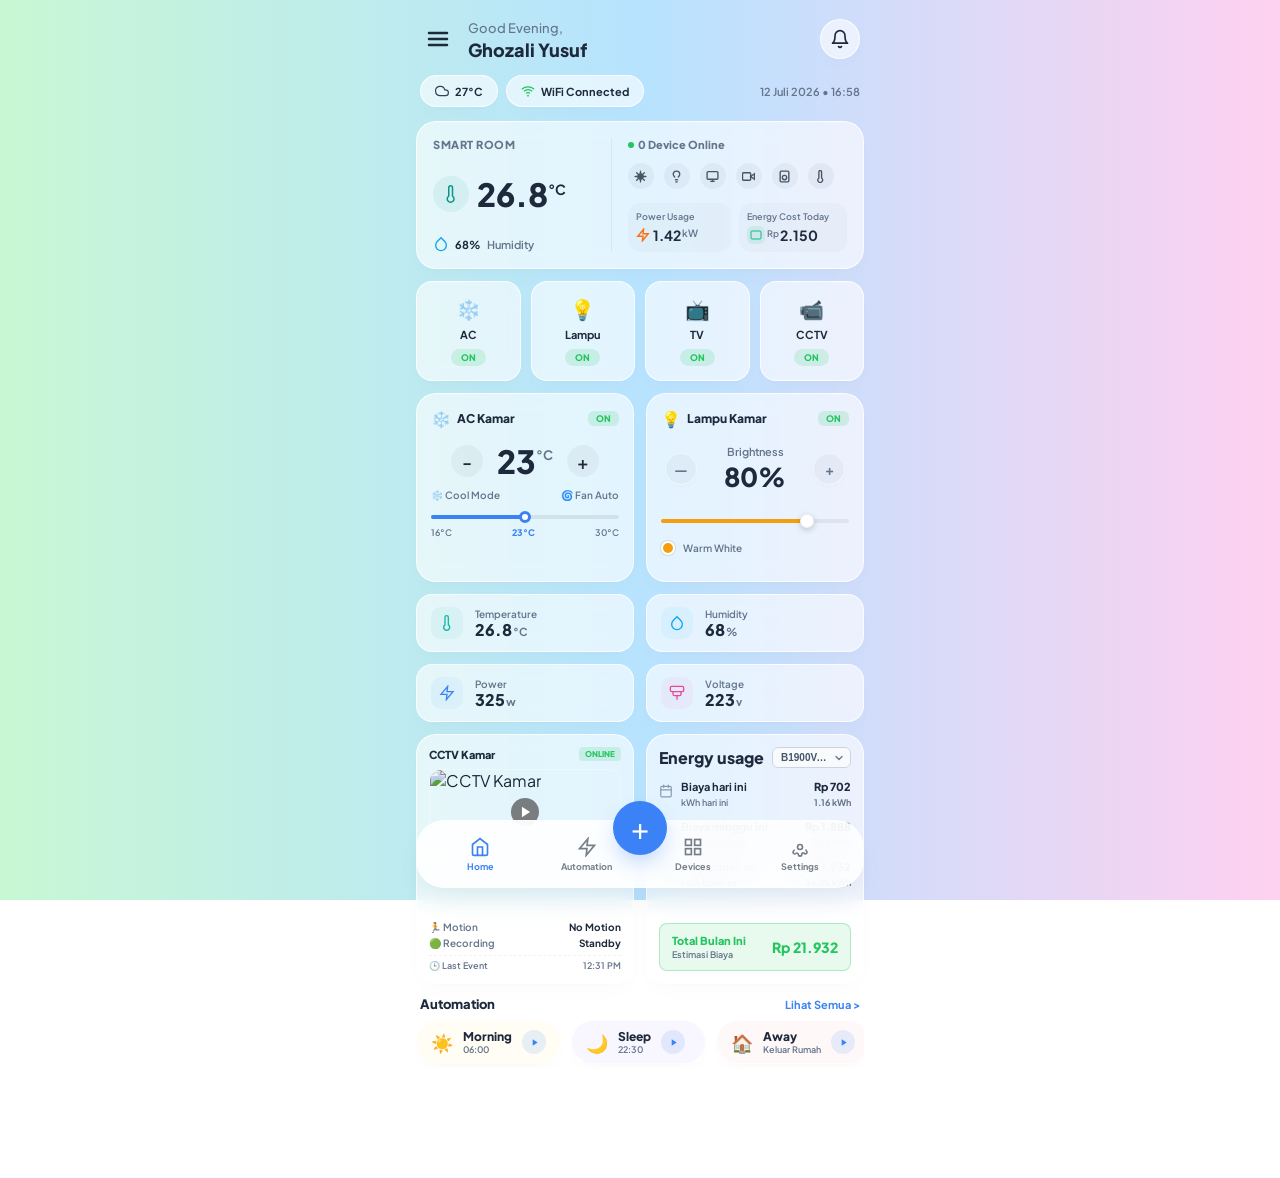
==== index.html @ 51277fa7 "Update index.html" ====
<!DOCTYPE html>
<html lang="id">
<head>
  <meta charset="UTF-8">
  <meta name="viewport" content="width=device-width, initial-scale=1.0">
  <title>Smart Room OS V2</title>
  <link rel="stylesheet" href="style.css">
  <link rel="preconnect" href="https://fonts.googleapis.com">
  <link rel="preconnect" href="https://fonts.gstatic.com" crossorigin>
  <link href="https://fonts.googleapis.com/css2?family=Plus+Jakarta+Sans:wght@400;500;600;700;800&display=swap" rel="stylesheet">
</head>
<body>

  <div class="app-container">

    <!-- HEADER -->
    <header class="main-header">
      <button class="menu-btn" id="btnMenu">
        <svg viewBox="0 0 24 24" fill="none" stroke="currentColor" stroke-width="2.5" stroke-linecap="round"><line x1="3" y1="12" x2="21" y2="12"></line><line x1="3" y1="6" x2="21" y2="6"></line><line x1="3" y1="18" x2="21" y2="18"></line></svg>
      </button>
      <div class="user-info">
        <span>Good Evening,</span>
        <h1 id="txtUserName">Ghozali Yusuf</h1>
      </div>
      <div class="header-right">
        <button class="notification-btn" id="btnNotif">
          <svg viewBox="0 0 24 24" fill="none" stroke="currentColor" stroke-width="2" stroke-linecap="round" stroke-linejoin="round"><path d="M18 8A6 6 0 0 0 6 8c0 7-3 9-3 9h18s-3-2-3-9"></path><path d="M13.73 21a2 2 0 0 1-3.46 0"></path></svg>
        </button>
      </div>
    </header>

    <!-- QUICK STATS ROW -->
    <div class="quick-stats-row">
      <div class="stat-pill">
        <svg class="stat-svg" viewBox="0 0 24 24" fill="none" stroke="#334155" stroke-width="2"><path d="M18 10h-1.26A8 8 0 1 0 9 20h9a5 5 0 0 0 0-10z"></path></svg>
        <span class="stat-value" id="lblWeather">27°C</span>
      </div>
      <div class="stat-pill">
        <svg class="stat-svg" viewBox="0 0 24 24" fill="none" stroke="#22c55e" stroke-width="2"><path d="M5 12.55a11 11 0 0 1 14.08 0"></path><path d="M1.42 9a16 16 0 0 1 21.16 0"></path><path d="M8.53 16.11a6 6 0 0 1 6.95 0"></path><line x1="12" y1="20" x2="12.01" y2="20" stroke-linecap="round" stroke-width="3"></line></svg>
        <span class="stat-value" id="lblWifiStatus">WiFi Connected</span>
      </div>
      <div class="date-time-pill">
        <span id="lastUpdated">12 Juli 2026 • 16:58</span>
      </div>
    </div>

    <!-- MAIN OVERVIEW CARD -->
    <div class="combined-overview-card">

      <!-- Bagian Kiri: Smart Room -->
      <div class="overview-left-panel">
        <h3 class="panel-title-text">SMART ROOM</h3>

        <div class="sr-data-big">
          <div class="icon-circle-toska">
            <svg viewBox="0 0 24 24" fill="none" stroke="#0d9488" stroke-width="2" stroke-linecap="round" stroke-linejoin="round"><path d="M14 14.76V3.5a2.5 2.5 0 0 0-5 0v11.26a4.5 4.5 0 1 0 5 0z"></path></svg>
          </div>
          <div class="sr-temp-wrapper">
            <strong id="txtMainTemp">26.8</strong><span class="unit">°C</span>
          </div>
        </div>

        <div class="sr-data-sub">
          <svg viewBox="0 0 24 24" fill="none" stroke="#0ea5e9" stroke-width="2" style="width:16px; height:16px;"><path d="M12 2.69l5.66 5.66a8 8 0 1 1-11.31 0z"></path></svg>
          <strong id="txtMainHumid">68%</strong><span>Humidity</span>
        </div>
      </div>

      <!-- Garis Pemisah Tipis di Tengah -->
      <div class="overview-divider"></div>

      <!-- Bagian Kanan: Device Online -->
      <div class="overview-right-panel">
        <div class="device-status-header">
          <span class="dot-indicator"></span>
          <span id="lblDeviceOnlineCount">0 Device Online</span>
        </div>

        <div class="online-icons-row">
          <span class="device-icon-circle" id="minIconAC"><svg viewBox="0 0 24 24" fill="none" stroke="#3b82f6" stroke-width="2" stroke-linecap="round" stroke-linejoin="round"><line x1="12" y1="2" x2="12" y2="22"></line><line x1="22" y1="12" x2="2" y2="12"></line><line x1="19.07" y1="4.93" x2="4.93" y2="19.07"></line><line x1="19.07" y1="19.07" x2="4.93" y2="4.93"></line><path d="M12 6l-2 2M12 6l2 2M12 18l-2-2M12 18l2-2M6 12l2-2M6 12l2 2M18 12l-2-2M18 12l-2 2"></path></svg></span>
          <span class="device-icon-circle" id="minIconLamp"><svg viewBox="0 0 24 24" fill="none" stroke="#eab308" stroke-width="2"><path d="M15 14c.2-1 .7-1.7 1.5-2.5 1-.9 1.5-2.2 1.5-3.5A6 6 0 0 0 6 8c0 1 .6 2.2 1.5 3.5.7.7 1.3 1.5 1.5 2.5"></path><line x1="9" y1="18" x2="15" y2="18"></line><line x1="10" y1="22" x2="14" y2="22"></line></svg></span>
          <span class="device-icon-circle" id="minIconTV"><svg viewBox="0 0 24 24" fill="none" stroke="#3b82f6" stroke-width="2"><rect x="2" y="3" width="20" height="14" rx="2" ry="2"></rect><line x1="8" y1="21" x2="16" y2="21"></line><line x1="12" y1="17" x2="12" y2="21"></line></svg></span>
          <span class="device-icon-circle" id="minIconCCTV"><svg viewBox="0 0 24 24" fill="none" stroke="#ec4899" stroke-width="2"><path d="M23 7l-7 5 7 5V7z"></path><rect x="1" y="5" width="15" height="14" rx="2" ry="2"></rect></svg></span>
          <span class="device-icon-circle" id="minIconSpeaker"><svg viewBox="0 0 24 24" fill="none" stroke="#64748b" stroke-width="2"><rect x="4" y="2" width="16" height="20" rx="2" ry="2"></rect><circle cx="12" cy="14" r="4"></circle><line x1="12" y1="6" x2="12.01" y2="6"></line></svg></span>
          <span class="device-icon-circle" id="minIconTherm"><svg viewBox="0 0 24 24" fill="none" stroke="#ef4444" stroke-width="2"><path d="M14 14.76V3.5a2.5 2.5 0 0 0-5 0v11.26a4.5 4.5 0 1 0 5 0z"></path></svg></span>
        </div>

        <div class="energy-mini-grid">
          <div class="energy-mini">
            <span>Power Usage</span>
            <div class="energy-mini-val">
              <svg viewBox="0 0 24 24" fill="none" stroke="#f97316" stroke-width="2.5" style="width:14px; height:14px; margin-right:2px;"><polygon points="13 2 3 14 12 14 11 22 21 10 12 10 13 2"></polygon></svg>
              <strong id="txtMiniPower">1.42</strong><span class="unit">kW</span>
            </div>
          </div>
          <div class="energy-mini">
            <span>Energy Cost Today</span>
            <div class="energy-mini-val cost">
              <div class="cost-icon-container">
                <svg viewBox="0 0 24 24" fill="none" stroke="#10b981" stroke-width="2" style="width:12px; height:12px;"><rect x="2" y="4" width="20" height="16" rx="2" ry="2"></rect><line x1="12" y1="12" x2="12" y2="12"></line></svg>
              </div>
              <span class="cost-currency" style="margin-left: 2px;">Rp</span> <strong id="txtMiniCost">2.150</strong>
            </div>
          </div>
        </div>
      </div>

    </div>

    <!-- QUICK ACCESS DEVICE SUMMARY -->
    <div class="device-summary-grid">
      <div class="dev-summary active" id="btnSummaryAC">
        <span class="dev-sum-icon">❄️</span>
        <span class="dev-sum-label">AC</span>
        <span class="status-ov" id="statSummaryAC">ON</span>
      </div>
      <div class="dev-summary active" id="btnSummaryLamp">
        <span class="dev-sum-icon">💡</span>
        <span class="dev-sum-label">Lampu</span>
        <span class="status-ov" id="statSummaryLamp">ON</span>
      </div>
      <div class="dev-summary active" id="btnSummaryTV">
        <span class="dev-sum-icon">📺</span>
        <span class="dev-sum-label">TV</span>
        <span class="status-ov" id="statSummaryTV">ON</span>
      </div>
      <div class="dev-summary active" id="btnSummaryCCTV">
        <span class="dev-sum-icon">📹</span>
        <span class="dev-sum-label">CCTV</span>
        <span class="status-ov" id="statSummaryCCTV">ON</span>
      </div>
    </div>

    <!-- CONTROLS GRID (AC & LAMP) -->
    <div class="controls-grid">
      <!-- AC Card Control -->
      <div class="ctrl-card active" id="cardACControl">
        <div class="ctrl-card-head">
          <span class="ctrl-icon">❄️</span>
          <span class="ctrl-label">AC Kamar</span>
          <span class="badge-status-on" id="btnToggleAC" style="cursor: pointer;">ON</span>
        </div>
        <div class="ac-main">
          <button class="temp-ctrl-round" id="btnTempDown">-</button>
          <div class="temp-display">
            <strong id="txtACTemp">23</strong><span class="unit">°C</span>
          </div>
          <button class="temp-ctrl-round" id="btnTempUp">+</button>
        </div>
        <div class="ac-meta-grid">
          <div class="ac-meta">❄️ Cool Mode</div>
          <div class="ac-meta">🌀 Fan Auto</div>
        </div>
        <div class="ac-slider-v2">
          <div class="ac-track">
            <div class="ac-fill" id="acTrackFilled" style="width: 50%;"></div>
            <div class="ac-thumb" id="acThumbSlider" style="left: 50%;"></div>
          </div>
          <div class="ac-range-labels">
            <span>16°C</span>
            <span class="active-temp-label">23°C</span>
            <span>30°C</span>
          </div>
        </div>
      </div>

      <!-- KARTU KONTROL LAMPU KAMAR -->
      <div class="ctrl-card" id="cardLampControl">
        <div class="ctrl-card-head">
          <span class="ctrl-icon">💡</span>
          <span class="ctrl-label">Lampu Kamar</span>
          <span class="badge-status-on" id="btnToggleLamp" style="cursor: pointer;">ON</span>
        </div>

        <div class="lamp-brightness-container">
          <button class="lamp-round-btn btn-minus">—</button>
          <div class="lamp-brightness-display">
            <span>Brightness</span>
            <strong id="txtLampBrightness">80%</strong>
          </div>
          <button class="lamp-round-btn btn-plus">+</button>
        </div>

        <div class="lamp-slider-row">
          <div class="target-range-wrap-v2">
            <div class="lamp-bar-v2">
              <div id="lampBarFilled" style="width: 80%;"></div>
            </div>
            <input type="range" class="brightness-slider-v2" min="0" max="100" value="80" id="brightnessInput">
          </div>
        </div>

        <div class="lamp-meta-grid">
          <div class="color-row">
            <div class="color-pill-yellow"></div>
            <span>Warm White</span>
          </div>
        </div>
      </div>

    </div>

    <!-- SENSORS LIST GRID -->
    <div class="climate-grid">
      <div class="climate-item">
        <div class="cl-icon pink">
          <svg viewBox="0 0 24 24" fill="none" stroke="#14b8a6" stroke-width="2"><path d="M14 14.76V3.5a2.5 2.5 0 0 0-5 0v11.26a4.5 4.5 0 1 0 5 0z"></path></svg>
        </div>
        <div>
          <span class="cl-label">Temperature</span>
          <div class="cl-info-row"><strong id="sensorTemp">26.8</strong><span class="unit">°C</span></div>
        </div>
      </div>
      <div class="climate-item">
        <div class="cl-icon cyan">
          <svg viewBox="0 0 24 24" fill="none" stroke="#0ea5e9" stroke-width="2"><path d="M12 2.69l5.66 5.66a8 8 0 1 1-11.31 0z"></path></svg>
        </div>
        <div>
          <span class="cl-label">Humidity</span>
          <div class="cl-info-row"><strong id="sensorHumid">68</strong><span class="unit">%</span></div>
        </div>
      </div>
      <div class="climate-item">
        <div class="cl-icon orange">
          <svg viewBox="0 0 24 24" fill="none" stroke="#3b82f6" stroke-width="2"><polygon points="13 2 3 14 12 14 11 22 21 10 12 10 13 2"></polygon></svg>
        </div>
        <div>
          <span class="cl-label">Power</span>
          <div class="cl-info-row"><strong id="sensorPower">325</strong><span class="unit">w</span></div>
        </div>
      </div>
      <div class="climate-item">
        <div class="cl-icon red">
          <svg viewBox="0 0 24 24" fill="none" stroke="#ec4899" stroke-width="2"><rect x="2" y="2" width="20" height="8" rx="2" ry="2"></rect><path d="M6 10v4a2 2 0 0 0 2 2h8a2 2 0 0 0 2-2v-4"></path><line x1="12" y1="16" x2="12" y2="22"></line></svg>
        </div>
        <div>
          <span class="cl-label">Voltage</span>
          <div class="cl-info-row"><strong id="sensorVoltage">223</strong><span class="unit">v</span></div>
        </div>
      </div>
    </div>

    <!-- CCTV & ENERGY USAGE SEJAJAR -->
    <div class="cctv-chart-grid">
      <div class="cctv-card-v2">
        <div class="cctv-card-top">
          <span class="cctv-title">CCTV Kamar</span>
          <span class="cctv-status-badge" id="lblCCTVStatus">ONLINE</span>
        </div>
        <div class="cctv-stream-container" id="boxCCTVStream">
          <img src="https://images.unsplash.com/photo-1586023492125-27b2c045efd7?auto=format&fit=crop&w=400&q=80" alt="CCTV Kamar" class="cctv-video-mock">
          <button class="cctv-play-btn">
            <svg viewBox="0 0 24 24" fill="currentColor" style="width: 14px; height: 14px; margin-left: 2px;"><polygon points="5 3 19 12 5 21 5 3"></polygon></svg>
          </button>
        </div>
        <div class="cctv-meta-rows">
          <div class="cctv-row">
            <span>🏃 Motion</span>
            <strong id="txtCCTVMotion">No Motion</strong>
          </div>
          <div class="cctv-row">
            <span>🟢 Recording</span>
            <strong id="txtCCTVRecord">Standby</strong>
          </div>
          <div class="cctv-row-time">
            <span>🕒 Last Event</span>
            <span id="txtCCTVLastTime">12:31 PM</span>
          </div>
        </div>
      </div>

            <!-- CARD ENERGY USAGE DENGAN DROPDOWN KECIL SIMETRIS -->
      <div class="energy-chart-card shadow-card">
          <!-- Style Tag Khusus untuk Menyetel Fleksibilitas Dropdown Tanpa Merusak File CSS Utama -->
          <style>
              .energy-card-top {
                  display: flex;
                  justify-content: space-between;
                  align-items: center;
                  gap: 8px;
                  width: 100%;
              }
              .energy-title {
                  font-size: 16px; /* Menjaga teks judul tetap tegas */
                  white-space: nowrap;
              }
              .energy-dropdown-wrapper {
                  position: relative;
                  display: inline-flex;
                  align-items: center;
                  max-width: 60%; /* Membatasi lebar agar judul tidak terdorong jatuh */
              }
              .energy-dropdown-select {
                  appearance: none;
                  background: #f8fafc;
                  border: 1px solid #cbd5e1;
                  padding: 4px 22px 4px 8px; /* Padding lebih tipis */
                  border-radius: 6px;
                  font-size: 10px; /* Ukuran font setara dengan teks sub 'kWh hari ini' */
                  font-weight: 600;
                  color: #475569;
                  cursor: pointer;
                  width: 100%;
                  text-overflow: ellipsis;
                  white-space: nowrap;
              }
              .dropdown-icon {
                  width: 12px;
                  height: 12px;
                  position: absolute;
                  right: 6px;
                  pointer-events: none;
                  color: #64748b;
              }
          </style>

          <!-- Header Card -->
          <div class="energy-card-top">
              <h2 class="energy-title">Energy usage</h2>
              
              <!-- Dropdown Terkalibrasi Mengecil -->
              <div class="energy-dropdown-wrapper">
                  <select id="tariffDropdown" class="energy-dropdown-select">
                      <option value="B1900VA">B1900VA - Rp.605</option>
                      <option value="B900VA">B900VA - Rp.1352</option>
                      <option value="B1300VA">B1300VA - Rp.1444</option>
                  </select>
                  <svg viewBox="0 0 24 24" fill="none" stroke="currentColor" stroke-width="2.5" stroke-linecap="round" stroke-linejoin="round" class="dropdown-icon"><polyline points="6 9 12 15 18 9"></polyline></svg>
              </div>
          </div>

          <!-- List Data Energi -->
          <div class="energy-v2-list">
              
              <!-- Hari Ini -->
              <div class="energy-v2-group">
                  <div class="energy-v2-icon">
                      <svg viewBox="0 0 24 24" fill="none" stroke="currentColor" stroke-width="2" stroke-linecap="round" stroke-linejoin="round"><rect x="3" y="4" width="18" height="18" rx="2" ry="2"></rect><line x1="16" y1="2" x2="16" y2="6"></line><line x1="8" y1="2" x2="8" y2="6"></line><line x1="3" y1="10" x2="21" y2="10"></line></svg>
                  </div>
                  <div class="energy-v2-details">
                      <div class="energy-v2-row">
                          <span class="energy-v2-label">Biaya hari ini</span>
                          <strong class="energy-v2-val">Rp 702</strong>
                      </div>
                      <div class="energy-v2-row">
                          <span class="energy-v2-sub">kWh hari ini</span>
                          <span class="energy-v2-sub-val">1.16 kWh</span>
                      </div>
                  </div>
              </div>

              <!-- Minggu Ini -->
              <div class="energy-v2-group">
                  <div class="energy-v2-icon">
                      <svg viewBox="0 0 24 24" fill="none" stroke="currentColor" stroke-width="2" stroke-linecap="round" stroke-linejoin="round"><rect x="3" y="4" width="18" height="18" rx="2" ry="2"></rect><line x1="16" y1="2" x2="16" y2="6"></line><line x1="8" y1="2" x2="8" y2="6"></line><line x1="3" y1="10" x2="21" y2="10"></line></svg>
                  </div>
                  <div class="energy-v2-details">
                      <div class="energy-v2-row">
                          <span class="energy-v2-label">Biaya minggu ini</span>
                          <strong class="energy-v2-val">Rp 1.888</strong>
                      </div>
                      <div class="energy-v2-row">
                          <span class="energy-v2-sub">kWh minggu ini</span>
                          <span class="energy-v2-sub-val">3.12 kWh</span>
                      </div>
                  </div>
              </div>

              <!-- Bulan Ini -->
              <div class="energy-v2-group">
                  <div class="energy-v2-icon">
                      <svg viewBox="0 0 24 24" fill="none" stroke="currentColor" stroke-width="2" stroke-linecap="round" stroke-linejoin="round"><rect x="3" y="4" width="18" height="18" rx="2" ry="2"></rect><line x1="16" y1="2" x2="16" y2="6"></line><line x1="8" y1="2" x2="8" y2="6"></line><line x1="3" y1="10" x2="21" y2="10"></line></svg>
                  </div>
                  <div class="energy-v2-details">
                      <div class="energy-v2-row">
                          <span class="energy-v2-label">Biaya bulan ini</span>
                          <strong class="energy-v2-val">Rp 21.932</strong>
                      </div>
                      <div class="energy-v2-row">
                          <span class="energy-v2-sub">kWh bulan ini</span>
                          <span class="energy-v2-sub-val">36.25 kWh</span>
                      </div>
                  </div>
              </div>

          </div>

          <!-- Footer Box Total Hijau -->
          <div class="energy-v2-footer">
              <div class="energy-footer-text">
                  <strong>Total Bulan Ini</strong>
                  <span>Estimasi Biaya</span>
              </div>
              <strong class="energy-footer-total">Rp 21.932</strong>
          </div>
      </div>

      <!-- Akhir Card Energy Usage -->

    </div>

    <!-- AUTOMATION SCENES -->
    <div class="automation-section">
      <div class="section-head">
        <h2>Automation</h2>
        <a href="#" class="see-all">Lihat Semua ></a>
      </div>
      <div class="automation-grid">
        <div class="auto-card default">
          <div class="auto-icon">☀️</div>
          <div class="auto-text">
            <strong>Morning</strong>
            <span>06:00</span>
          </div>
          <button class="play-scene-round">
            <svg viewBox="0 0 24 24"><path d="M8 5v14l11-7z"/></svg>
          </button>
        </div>
        <div class="auto-card sleep">
          <div class="auto-icon">🌙</div>
          <div class="auto-text">
            <strong>Sleep</strong>
            <span>22:30</span>
          </div>
          <button class="play-scene-round">
            <svg viewBox="0 0 24 24"><path d="M8 5v14l11-7z"/></svg>
          </button>
        </div>
        <div class="auto-card away">
          <div class="auto-icon">🏠</div>
          <div class="auto-text">
            <strong>Away</strong>
            <span>Keluar Rumah</span>
          </div>
          <button class="play-scene-round">
            <svg viewBox="0 0 24 24"><path d="M8 5v14l11-7z"/></svg>
          </button>
        </div>
      </div>
    </div>

    <!-- BOTTOM NAVIGATION -->
    <nav class="bottom-nav nav-bar-v2">
      <button class="active" id="navHome">
        <svg class="nav-svg" viewBox="0 0 24 24" fill="none" stroke="currentColor" stroke-width="2"><path d="M3 9l9-7 9 7v11a2 2 0 0 1-2 2H5a2 2 0 0 1-2-2z"></path><polyline points="9 22 9 12 15 12 15 22"></polyline></svg>
        <span class="nav-label">Home</span>
      </button>
      <button id="navAutomation">
        <svg class="nav-svg" viewBox="0 0 24 24" fill="none" stroke="currentColor" stroke-width="2"><polygon points="13 2 3 14 12 14 11 22 21 10 12 10 13 2"></polygon></svg>
        <span class="nav-label">Automation</span>
      </button>
      <button class="center-action-v2" id="btnFloatingAction">
        <span>+</span>
      </button>
      <button id="navDevices">
        <svg class="nav-svg" viewBox="0 0 24 24" fill="none" stroke="currentColor" stroke-width="2"><rect x="3" y="3" width="7" height="7"></rect><rect x="14" y="3" width="7" height="7"></rect><rect x="14" y="14" width="7" height="7"></rect><rect x="3" y="14" width="7" height="7"></rect></svg>
        <span class="nav-label">Devices</span>
      </button>
      <button id="navSettings">
        <svg class="nav-svg" viewBox="0 0 24 24" fill="none" stroke="currentColor" stroke-width="2"><circle cx="12" cy="12" r="3"></circle><path d="M19.4 15a1.65 1.65 0 0 0 .33 1.82l.06.06a2 2 0 1 1-2.83 2.83l-.06-.06a1.65 1.65 0 0 0-1.82-.33 1.65 1.65 0 0 0-1 1.51V21a2 2 0 0 1-4 0v-.09A1.65 1.65 0 0 0 9 19.4a1.65 1.65 0 0 0-1.82.33l-.06.06a2 2 0 1 1-2.83-2.83l.06-.06a1.65 1.65 0 0 0 .33-1.82"></path></svg>
        <span class="nav-label">Settings</span>
      </button>
    </nav>

  </div>

  <script type="module" src="app.js"></script>
</body>
</html>
---- style.css ----
/* =====================================================
   SMART ROOM OS V2 — FULL CLEAN PRODUCTION STYLES
   UPDATED: GRADIENT 90 DEG & GLASSMORPHISM EFFECT (60%)
===================================================== */

:root {
  /* Perubahan Warna Latar Belakang Sesuai Target View */
  --bg-gradient: linear-gradient(90deg, #C8F7D4 0%, #B7E3FF 50%, #FFD1F0 100%);
  --white: #ffffff;
  --text: #1e293b;
  --text-grey: #64748b;
  --border: rgba(255, 255, 255, 0.8);

  /* Accent Colors */
  --accent-green: #22c55e;
  --accent-red: #f43f5e;
  --accent-cyan: #3b82f6;
  --accent-pink: #ec4899;
  --accent-orange: #f97316;

  /* Efek Glassmorphism 60% Opacity */
  --glass-bg: rgba(255, 255, 255, 0.6);
  --glass-blur: blur(10px);

  --radius-xl: 28px;
  --radius-lg: 20px;
  --radius-md: 16px;
  --radius-full: 999px;

  --shadow: 0 10px 25px -5px rgba(0, 0, 0, 0.02), 0 8px 10px -6px rgba(0, 0, 0, 0.02);
}

* {
  box-sizing: border-box;
  -webkit-tap-highlight-color: transparent;
}

body {
  margin: 0;
  padding: 0;
  min-height: 100vh;
  font-family: 'Plus Jakarta Sans', sans-serif;
  color: var(--text);
  background: var(--bg-gradient);
  background-attachment: fixed;
  -webkit-font-smoothing: antialiased;
}

h1, h2, h3 { margin: 0; }

button {
  font-family: inherit;
  cursor: pointer;
  border: none;
  background: transparent;
}

/* APP CONTAINER */
.app-container {
  max-width: 480px;
  margin: 0 auto;
  min-height: 100vh;
  position: relative;
  padding: 16px 16px 110px;
  display: flex;
  flex-direction: column;
  gap: 12px;
}

/* HEADER */
.main-header { display: flex; align-items: center; justify-content: space-between; margin-bottom: 2px; padding: 0 4px; }
.menu-btn { width: 40px; height: 40px; display: flex; align-items: center; justify-content: flex-start; color: var(--text); }
.menu-btn svg { width: 24px; height: 24px; }
.user-info { flex: 1; padding-left: 8px; }
.user-info span { font-size: 13px; color: var(--text-grey); font-weight: 500; }
.user-info h1 { font-size: 18px; font-weight: 800; color: var(--text); margin-top: 1px; }
.notification-btn { width: 40px; height: 40px; display: flex; align-items: center; justify-content: center; border-radius: 50%; background: var(--glass-bg); backdrop-filter: var(--glass-blur); border: 1px solid var(--border); box-shadow: var(--shadow); }
.notification-btn svg { width: 20px; height: 20px; color: var(--text); }

/* QUICK STATS */
.quick-stats-row { display: flex; align-items: center; gap: 8px; margin-bottom: 2px; padding: 0 4px; }
.stat-pill { display: inline-flex; align-items: center; gap: 6px; padding: 8px 14px; border-radius: var(--radius-full); background: var(--glass-bg); backdrop-filter: var(--glass-blur); border: 1px solid var(--border); box-shadow: var(--shadow); }
.stat-svg { width: 14px; height: 14px; }
.stat-value { font-size: 11px; font-weight: 700; color: var(--text); }
.date-time-pill { margin-left: auto; font-size: 11px; font-weight: 600; color: var(--text-grey); }

/* COMBINED OVERVIEW CARD */
.combined-overview-card { background: var(--glass-bg); backdrop-filter: var(--glass-blur); border: 1px solid var(--border); border-radius: var(--radius-lg); padding: 16px; box-shadow: var(--shadow); display: flex; flex-direction: row; align-items: stretch; margin-bottom: 0px; }
.overview-left-panel { flex: 0.85; display: flex; flex-direction: column; justify-content: space-between; padding-right: 12px; }
.panel-title-text { font-size: 11px; font-weight: 800; color: var(--text-grey); letter-spacing: 0.5px; }
.sr-data-big { display: flex; align-items: center; gap: 8px; margin: 14px 0; }
.icon-circle-toska { width: 36px; height: 36px; border-radius: 50%; background: rgba(13, 148, 136, 0.08); display: flex; align-items: center; justify-content: center; }
.icon-circle-toska svg { width: 18px; height: 18px; }
.sr-temp-wrapper { display: flex; align-items: flex-start; }
.sr-temp-wrapper strong { font-size: 32px; font-weight: 800; color: var(--text); line-height: 1; }
.sr-temp-wrapper .unit { font-size: 14px; font-weight: 700; margin-top: 2px; }
.sr-data-sub { display: flex; align-items: center; gap: 6px; font-size: 11px; color: var(--text-grey); font-weight: 600; }
.sr-data-sub strong { color: var(--text); }
.overview-divider { width: 1px; background-color: rgba(0, 0, 0, 0.05); margin: 0 4px; }
.overview-right-panel { flex: 1.15; display: flex; flex-direction: column; justify-content: space-between; padding-left: 12px; }
.device-status-header { font-size: 11px; font-weight: 800; color: var(--text-grey); display: flex; align-items: center; gap: 4px; margin-bottom: 12px; }
.dot-indicator { width: 6px; height: 6px; background-color: var(--accent-green); border-radius: 50%; }

/* ONLINE ICONS */
.online-icons-row { display: flex; gap: 10px; align-items: center; margin-bottom: 14px; }
.device-icon-circle { display: flex; align-items: center; justify-content: center; width: 26px; height: 26px; border-radius: 50%; background: rgba(0, 0, 0, 0.04); }
.device-icon-circle svg { width: 13px; height: 13px; stroke: #475569 !important; stroke-width: 2.5px !important; opacity: 1 !important; }

/* ENERGY MINI GRID */
.energy-mini-grid { display: grid; grid-template-columns: 1fr 1.05fr; gap: 8px; }
.energy-mini { background: rgba(0, 0, 0, 0.02); border-radius: 12px; padding: 8px; }
.energy-mini span { font-size: 9px; color: var(--text-grey); display: block; margin-bottom: 4px; font-weight: 600; }
.energy-mini-val { font-size: 12px; font-weight: 800; display: flex; align-items: center; }
.energy-mini-val strong { font-size: 14px; margin: 0 1px; }
.energy-mini-val .unit { font-size: 10px; color: var(--text-grey); }
.cost-icon-container { width: 18px; height: 18px; border-radius: 6px; background: rgba(16, 185, 129, 0.1); display: flex; align-items: center; justify-content: center; }
.cost-currency { font-size: 10px; color: var(--text-grey); }

/* DEVICE SUMMARY GRID */
.device-summary-grid { display: grid; grid-template-columns: repeat(4, 1fr); gap: 10px; margin-bottom: 0px; }
.dev-summary { background: var(--glass-bg); backdrop-filter: var(--glass-blur); border: 1px solid var(--border); padding: 14px 6px; border-radius: var(--radius-md); display: flex; flex-direction: column; align-items: center; box-shadow: var(--shadow); }
.dev-sum-icon { font-size: 20px; margin-bottom: 6px; }
.dev-sum-label { font-size: 11px; font-weight: 700; color: var(--text); margin-bottom: 8px; }
.status-ov { font-size: 9px; font-weight: 800; padding: 3px 10px; border-radius: var(--radius-full); background: rgba(0, 0, 0, 0.04); color: var(--text-grey); }
.dev-summary.active .status-ov { background: rgba(34, 197, 94, 0.15); color: var(--accent-green); }

/* CONTROLS (AC & LAMP) */
.controls-grid { display: grid; grid-template-columns: 1fr 1fr; gap: 12px; margin-bottom: 0px; }
.ctrl-card { background: var(--glass-bg); backdrop-filter: var(--glass-blur); border: 1px solid var(--border); padding: 14px; border-radius: var(--radius-lg); box-shadow: var(--shadow); }
.ctrl-card-head { display: flex; align-items: center; gap: 6px; margin-bottom: 16px; }
.ctrl-icon { font-size: 16px; }
.ctrl-label { font-size: 12px; font-weight: 800; flex: 1; }
.badge-status-on { font-size: 9px; font-weight: 800; color: var(--accent-green); background: rgba(34, 197, 94, 0.15); padding: 2px 8px; border-radius: 6px; }
.ac-main { display: flex; align-items: center; justify-content: center; gap: 14px; margin-bottom: 12px; }
.temp-ctrl-round { width: 32px; height: 32px; background: rgba(0, 0, 0, 0.04); border-radius: 50%; font-size: 18px; font-weight: 600; display: flex; align-items: center; justify-content: center; color: var(--text); }
.temp-display { display: flex; align-items: flex-start; }
.temp-display strong { font-size: 32px; font-weight: 800; line-height: 1; }
.temp-display .unit { font-size: 13px; font-weight: 700; margin-top: 2px; color: var(--text-grey); }
.ac-meta-grid, .lamp-meta-grid { display: flex; justify-content: space-between; font-size: 10px; color: var(--text-grey); font-weight: 600; margin-bottom: 12px; }
.ac-slider-v2 { margin-top: 14px; }
.ac-track { height: 4px; background: rgba(0, 0, 0, 0.08); border-radius: var(--radius-full); position: relative; }
.ac-fill { height: 100%; background: var(--accent-cyan); border-radius: var(--radius-full); }
.ac-thumb { width: 12px; height: 12px; background: var(--white); border: 3px solid var(--accent-cyan); border-radius: 50%; position: absolute; top: 50%; transform: translate(-50%, -50%); }
.ac-range-labels { display: flex; justify-content: space-between; font-size: 9px; font-weight: 600; color: var(--text-grey); margin-top: 8px; }
.active-temp-label { color: var(--accent-cyan); font-weight: 800; }

/* KONTROL LAMPU KAMAR */
.lamp-brightness-container { display: flex; align-items: center; justify-content: space-between; margin-bottom: 18px; padding: 0 4px; }
.lamp-brightness-display { display: flex; flex-direction: column; align-items: center; gap: 2px; }
.lamp-brightness-display span { font-size: 11px; color: var(--text-grey); font-weight: 600; }
.lamp-brightness-display strong { font-size: 26px; color: var(--text); font-weight: 800; }
.lamp-round-btn { width: 32px; height: 32px; border-radius: 50%; background: rgba(0, 0, 0, 0.03); border: 1px solid rgba(255, 255, 255, 0.5); display: flex; align-items: center; justify-content: center; font-size: 14px; font-weight: 700; color: var(--text-grey); box-shadow: 0 2px 5px rgba(0, 0, 0, 0.02); }
.target-range-wrap-v2 { position: relative; width: 100%; height: 20px; display: flex; align-items: center; }
.lamp-bar-v2 { width: 100%; height: 4px; background: rgba(0, 0, 0, 0.06); border-radius: var(--radius-full); position: absolute; top: 50%; transform: translateY(-50%); pointer-events: none; }
#lampBarFilled { height: 100%; background: #f59e0b; border-radius: var(--radius-full); }
.brightness-slider-v2 { position: absolute; width: 100%; height: 100%; margin: 0; cursor: pointer; -webkit-appearance: none; appearance: none; background: transparent; }
.brightness-slider-v2::-webkit-slider-thumb { -webkit-appearance: none; appearance: none; width: 14px; height: 14px; border-radius: 50%; background: var(--white); border: 1px solid rgba(0, 0, 0, 0.05); box-shadow: 0 2px 6px rgba(0, 0, 0, 0.2); transition: transform 0.1s ease; }
.brightness-slider-v2::-webkit-slider-thumb:active { transform: scale(1.2); }
.color-row { display: flex; align-items: center; gap: 8px; margin-top: 10px; }
.color-pill-yellow { width: 14px; height: 14px; border-radius: 50%; background: #f59e0b; border: 2px solid var(--white); box-shadow: 0 0 0 1px rgba(0, 0, 0, 0.1); }

/* CLIMATE LIST */
.climate-grid { display: grid; grid-template-columns: 1fr 1fr; gap: 12px; margin-bottom: 0px; }
.climate-item { background: var(--glass-bg); backdrop-filter: var(--glass-blur); border: 1px solid var(--border); padding: 12px 14px; border-radius: var(--radius-md); display: flex; align-items: center; gap: 12px; box-shadow: var(--shadow); }
.cl-icon { width: 32px; height: 32px; border-radius: 10px; display: flex; align-items: center; justify-content: center; }
.cl-icon.pink { background: rgba(13, 148, 136, 0.06); }
.cl-icon.cyan { background: rgba(14, 165, 233, 0.06); }
.cl-icon.orange { background: rgba(59, 130, 246, 0.06); }
.cl-icon.red { background: rgba(236, 72, 153, 0.06); }
.cl-icon svg { width: 16px; height: 16px; }
.cl-label { font-size: 10px; color: var(--text-grey); display: block; font-weight: 600; }
.cl-info-row { display: flex; align-items: flex-end; margin-top: 2px; }
.cl-info-row strong { font-size: 16px; font-weight: 800; color: var(--text); line-height: 1; }
.cl-info-row .unit { font-size: 11px; color: var(--text-grey); font-weight: 700; margin-left: 1px; }

/* CCTV & ENERGY USAGE GRIDS */
.cctv-chart-grid { display: grid; grid-template-columns: 1fr 1fr; gap: 12px; margin-bottom: 0px; width: 100%; }
.cctv-card-v2, .energy-chart-card { background: var(--glass-bg); backdrop-filter: var(--glass-blur); border: 1px solid var(--border); padding: 12px; display: flex; flex-direction: column; justify-content: space-between; min-height: 250px; border-radius: var(--radius-lg); box-shadow: var(--shadow); }
.cctv-card-top { display: flex; justify-content: space-between; align-items: center; margin-bottom: 8px; }
.cctv-title, .energy-title { font-size: 11px; font-weight: 800; color: var(--text); }
.cctv-status-badge { font-size: 8px; font-weight: 800; color: var(--accent-green); background: rgba(34, 197, 94, 0.15); padding: 2px 6px; border-radius: 4px; }
.cctv-stream-container { width: 100%; height: 85px; border-radius: 12px; overflow: hidden; position: relative; border: 1px solid rgba(255, 255, 255, 0.3); margin-bottom: 6px; }
.cctv-video-mock { width: 100%; height: 100%; object-fit: cover; filter: brightness(0.95); }
.cctv-play-btn { position: absolute; top: 50%; left: 50%; transform: translate(-50%, -50%); width: 28px; height: 28px; border-radius: 50%; background: rgba(0, 0, 0, 0.5); color: var(--white); display: flex; align-items: center; justify-content: center; backdrop-filter: blur(2px); }
.cctv-meta-rows { display: flex; flex-direction: column; gap: 4px; margin-top: auto; }
.cctv-row { display: flex; justify-content: space-between; font-size: 10px; font-weight: 600; color: var(--text-grey); }
.cctv-row strong { color: var(--text); font-weight: 700; }
.cctv-row-time { display: flex; justify-content: space-between; font-size: 9px; font-weight: 600; color: var(--text-grey); border-top: 1px dashed rgba(0, 0, 0, 0.05); padding-top: 4px; margin-top: 2px; }

/* KODE BARU UNTUK ENERGY CARD V2 */
.energy-card-top {
    display: flex;
    justify-content: space-between;
    align-items: center;
    margin-bottom: 12px;
}
.energy-dropdown-btn {
    display: flex;
    align-items: center;
    gap: 4px;
    font-size: 9px;
    font-weight: 700;
    color: var(--text-grey);
    background: rgba(0, 0, 0, 0.04);
    border: 1px solid rgba(0, 0, 0, 0.05);
    padding: 4px 8px;
    border-radius: 6px;
    transition: background 0.2s;
}
.energy-dropdown-btn:active {
    background: rgba(0, 0, 0, 0.08);
}
.dropdown-icon {
    width: 10px;
    height: 10px;
}
.energy-v2-list {
    display: flex;
    flex-direction: column;
    gap: 12px;
    margin-bottom: 12px;
}
.energy-v2-group {
    display: flex;
    align-items: flex-start;
    gap: 8px;
}
.energy-v2-icon {
    width: 14px;
    height: 14px;
    color: var(--text-grey);
    margin-top: 1px;
    opacity: 0.7;
}
.energy-v2-details {
    flex: 1;
    display: flex;
    flex-direction: column;
    gap: 4px;
}
.energy-v2-row {
    display: flex;
    justify-content: space-between;
    align-items: center;
}
.energy-v2-label {
    font-size: 11px;
    font-weight: 700;
    color: var(--text);
}
.energy-v2-val {
    font-size: 11px;
    font-weight: 800;
    color: var(--text);
}
.energy-v2-sub {
    font-size: 9px;
    font-weight: 600;
    color: var(--text-grey);
}
.energy-v2-sub-val {
    font-size: 9px;
    font-weight: 700;
    color: var(--text-grey);
}
.energy-v2-footer {
    display: flex;
    justify-content: space-between;
    align-items: center;
    background: rgba(34, 197, 94, 0.1);
    border: 1px solid rgba(34, 197, 94, 0.3);
    border-radius: 8px;
    padding: 10px 12px;
    margin-top: auto;
}
.energy-footer-text {
    display: flex;
    flex-direction: column;
    gap: 2px;
}
.energy-footer-text strong {
    font-size: 11px;
    font-weight: 800;
    color: var(--accent-green);
}
.energy-footer-text span {
    font-size: 9px;
    font-weight: 600;
    color: var(--text-grey);
}
.energy-footer-total {
    font-size: 14px;
    font-weight: 800;
    color: var(--accent-green);
}

/* INTERAKSI & RESPONSIVITAS */
.energy-chart-card, .ctrl-card, .card, .auto-card { transition: transform 0.2s ease, box-shadow 0.2s ease; }
.energy-chart-card:active, .ctrl-card:active, .auto-card:active { transform: scale(0.98); opacity: 0.95; }
@media (max-width: 380px) { .energy-chart-card { padding: 12px; } }

/* AUTOMATION SCENES */
.automation-section { margin-bottom: 0px; }
.automation-section .section-head { display: flex; justify-content: space-between; align-items: center; margin-bottom: 8px; padding: 0 4px; }
.automation-section h2 { font-size: 13px; font-weight: 800; color: var(--text); }
.see-all { font-size: 11px; color: var(--accent-cyan); text-decoration: none; font-weight: 700; }
.automation-grid { display: flex; gap: 10px; overflow-x: auto; padding-bottom: 4px; scrollbar-width: none; }
.automation-grid::-webkit-scrollbar { display: none; }
.auto-card { background: var(--glass-bg); backdrop-filter: var(--glass-blur); border: 1px solid var(--border); padding: 8px 14px; border-radius: 30px; display: flex; align-items: center; gap: 10px; box-shadow: var(--shadow); min-width: 135px; flex: 0 0 auto; }
.auto-card.default { background: rgba(255, 252, 240, 0.7); }
.auto-card.sleep { background: rgba(245, 243, 255, 0.7); }
.auto-card.away { background: rgba(255, 245, 245, 0.7); }
.auto-icon { font-size: 18px; }
.auto-text { display: flex; flex-direction: column; gap: 0px; }
.auto-text strong { font-size: 12px; font-weight: 800; color: var(--text); }
.auto-text span { font-size: 9px; color: var(--text-grey); font-weight: 600; }
.play-scene-round { width: 24px; height: 24px; background: rgba(59, 130, 246, 0.12); border-radius: 50%; display: flex; align-items: center; justify-content: center; color: var(--accent-cyan); }
.play-scene-round svg { width: 11px; height: 11px; fill: currentColor; margin-left: 1px; }

/* BOTTOM FIXED DOCK BAR */
.bottom-nav.nav-bar-v2 { position: fixed; left: 50%; bottom: 12px; transform: translateX(-50%); width: calc(100% - 32px); max-width: 448px; height: 68px; background: rgba(255, 255, 255, 0.9); backdrop-filter: blur(20px); border-radius: var(--radius-xl); display: flex; align-items: center; justify-content: space-around; box-shadow: 0 15px 30px -5px rgba(0, 0, 0, 0.05); z-index: 9999; border: 1px solid rgba(255, 255, 255, 0.6); padding: 0 10px; }
.bottom-nav button { display: flex; flex-direction: column; align-items: center; justify-content: center; gap: 4px; opacity: 0.6; color: var(--text); width: 60px; }
.bottom-nav button.active { opacity: 1; color: var(--accent-cyan); }
.nav-svg { width: 20px; height: 20px; }
.nav-label { font-size: 9px; font-weight: 700; display: block; }
.bottom-nav .center-action-v2 { position: absolute; top: -20px; left: 50%; transform: translateX(-50%); width: 54px; height: 54px; border-radius: 50%; background: var(--accent-cyan); color: var(--white); display: flex; align-items: center; justify-content: center; box-shadow: 0 10px 20px -3px rgba(59, 130, 246, 0.3); opacity: 1 !important; z-index: 10000; }
.bottom-nav .center-action-v2 span { font-size: 30px; font-weight: 400; line-height: 1; margin-top: -2px; }
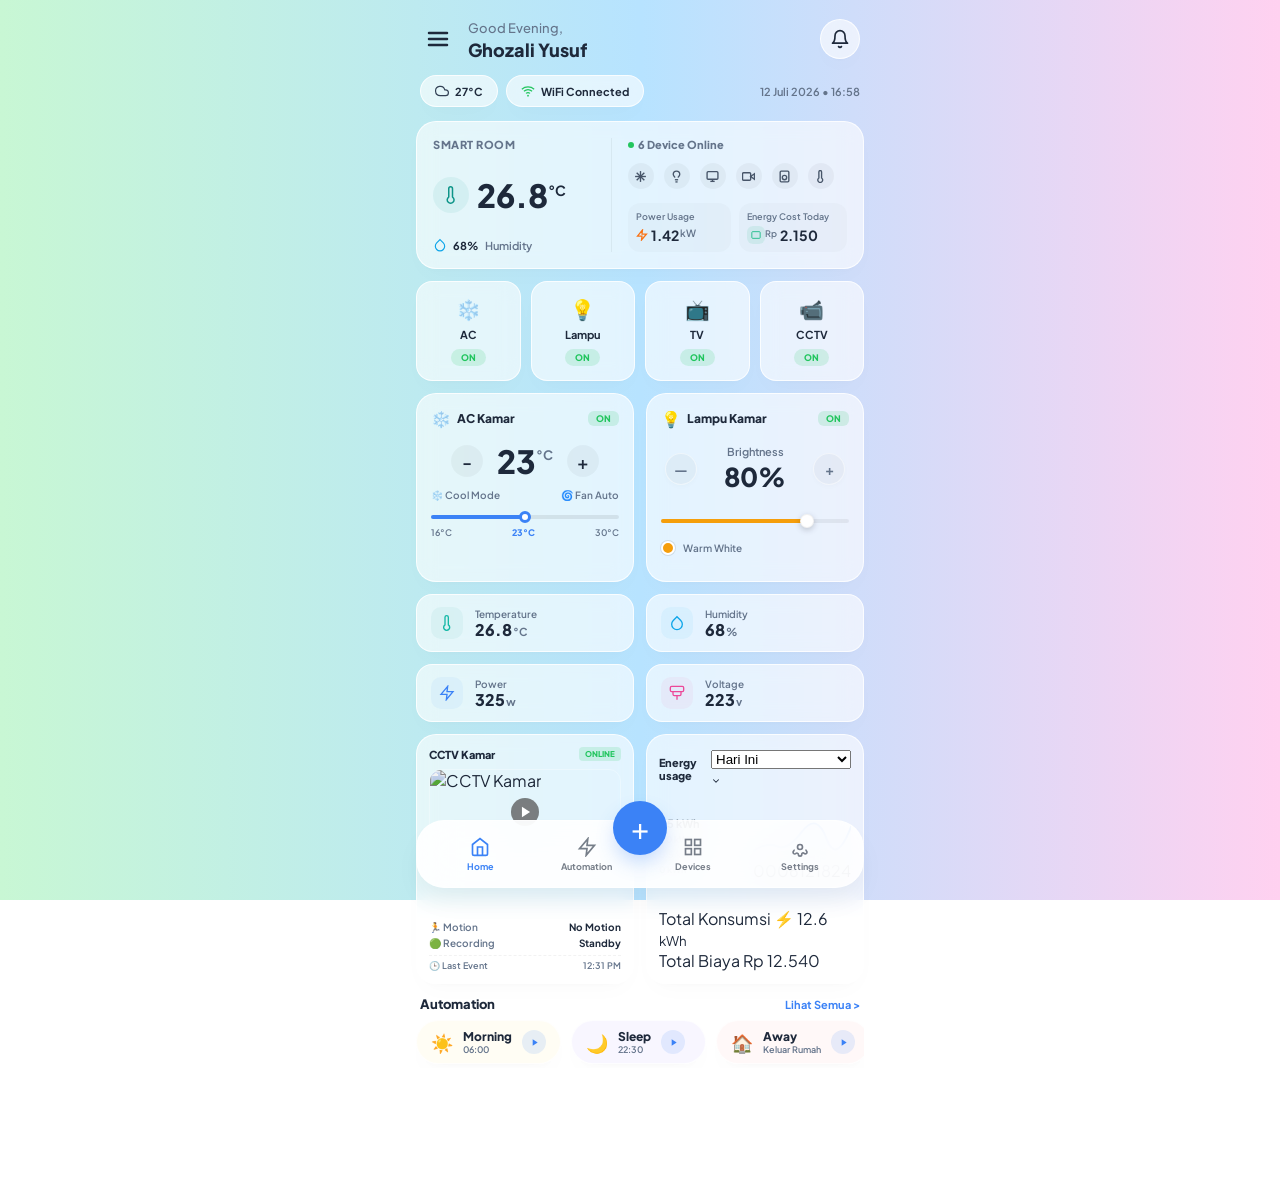
==== commit bc722423: "Update index.html" ====
--- a/index.html
+++ b/index.html
@@ -16,7 +16,11 @@
     <!-- HEADER -->
     <header class="main-header">
       <button class="menu-btn" id="btnMenu">
-        <svg viewBox="0 0 24 24" fill="none" stroke="currentColor" stroke-width="2.5" stroke-linecap="round"><line x1="3" y1="12" x2="21" y2="12"></line><line x1="3" y1="6" x2="21" y2="6"></line><line x1="3" y1="18" x2="21" y2="18"></line></svg>
+        <svg viewBox="0 0 24 24" fill="none" stroke="currentColor" stroke-width="2.5" stroke-linecap="round">
+          <line x1="3" y1="12" x2="21" y2="12"></line>
+          <line x1="3" y1="6" x2="21" y2="6"></line>
+          <line x1="3" y1="18" x2="21" y2="18"></line>
+        </svg>
       </button>
       <div class="user-info">
         <span>Good Evening,</span>
@@ -24,7 +28,10 @@
       </div>
       <div class="header-right">
         <button class="notification-btn" id="btnNotif">
-          <svg viewBox="0 0 24 24" fill="none" stroke="currentColor" stroke-width="2" stroke-linecap="round" stroke-linejoin="round"><path d="M18 8A6 6 0 0 0 6 8c0 7-3 9-3 9h18s-3-2-3-9"></path><path d="M13.73 21a2 2 0 0 1-3.46 0"></path></svg>
+          <svg viewBox="0 0 24 24" fill="none" stroke="currentColor" stroke-width="2" stroke-linecap="round" stroke-linejoin="round">
+            <path d="M18 8A6 6 0 0 0 6 8c0 7-3 9-3 9h18s-3-2-3-9"></path>
+            <path d="M13.73 21a2 2 0 0 1-3.46 0"></path>
+          </svg>
         </button>
       </div>
     </header>
@@ -32,11 +39,18 @@
     <!-- QUICK STATS ROW -->
     <div class="quick-stats-row">
       <div class="stat-pill">
-        <svg class="stat-svg" viewBox="0 0 24 24" fill="none" stroke="#334155" stroke-width="2"><path d="M18 10h-1.26A8 8 0 1 0 9 20h9a5 5 0 0 0 0-10z"></path></svg>
+        <svg class="stat-svg" viewBox="0 0 24 24" fill="none" stroke="#334155" stroke-width="2">
+          <path d="M18 10h-1.26A8 8 0 1 0 9 20h9a5 5 0 0 0 0-10z"></path>
+        </svg>
         <span class="stat-value" id="lblWeather">27°C</span>
       </div>
       <div class="stat-pill">
-        <svg class="stat-svg" viewBox="0 0 24 24" fill="none" stroke="#22c55e" stroke-width="2"><path d="M5 12.55a11 11 0 0 1 14.08 0"></path><path d="M1.42 9a16 16 0 0 1 21.16 0"></path><path d="M8.53 16.11a6 6 0 0 1 6.95 0"></path><line x1="12" y1="20" x2="12.01" y2="20" stroke-linecap="round" stroke-width="3"></line></svg>
+        <svg class="stat-svg" viewBox="0 0 24 24" fill="none" stroke="#22c55e" stroke-width="2">
+          <path d="M5 12.55a11 11 0 0 1 14.08 0"></path>
+          <path d="M1.42 9a16 16 0 0 1 21.16 0"></path>
+          <path d="M8.53 16.11a6 6 0 0 1 6.95 0"></path>
+          <line x1="12" y1="20" x2="12.01" y2="20" stroke-linecap="round" stroke-width="3"></line>
+        </svg>
         <span class="stat-value" id="lblWifiStatus">WiFi Connected</span>
       </div>
       <div class="date-time-pill">
@@ -46,50 +60,79 @@
 
     <!-- MAIN OVERVIEW CARD -->
     <div class="combined-overview-card">
-
       <!-- Bagian Kiri: Smart Room -->
       <div class="overview-left-panel">
         <h3 class="panel-title-text">SMART ROOM</h3>
-
         <div class="sr-data-big">
           <div class="icon-circle-toska">
-            <svg viewBox="0 0 24 24" fill="none" stroke="#0d9488" stroke-width="2" stroke-linecap="round" stroke-linejoin="round"><path d="M14 14.76V3.5a2.5 2.5 0 0 0-5 0v11.26a4.5 4.5 0 1 0 5 0z"></path></svg>
+            <svg viewBox="0 0 24 24" fill="none" stroke="#0d9488" stroke-width="2" stroke-linecap="round" stroke-linejoin="round">
+              <path d="M14 14.76V3.5a2.5 2.5 0 0 0-5 0v11.26a4.5 4.5 0 1 0 5 0z"></path>
+            </svg>
           </div>
           <div class="sr-temp-wrapper">
             <strong id="txtMainTemp">26.8</strong><span class="unit">°C</span>
           </div>
         </div>
-
         <div class="sr-data-sub">
-          <svg viewBox="0 0 24 24" fill="none" stroke="#0ea5e9" stroke-width="2" style="width:16px; height:16px;"><path d="M12 2.69l5.66 5.66a8 8 0 1 1-11.31 0z"></path></svg>
+          <svg viewBox="0 0 24 24" fill="none" stroke="#0ea5e9" stroke-width="2" style="width:14px; height:14px;">
+            <path d="M12 2.69l5.66 5.66a8 8 0 1 1-11.31 0z"></path>
+          </svg>
           <strong id="txtMainHumid">68%</strong><span>Humidity</span>
         </div>
       </div>
 
-      <!-- Garis Pemisah Tipis di Tengah -->
+      <!-- Garis Pemisah -->
       <div class="overview-divider"></div>
 
       <!-- Bagian Kanan: Device Online -->
       <div class="overview-right-panel">
         <div class="device-status-header">
           <span class="dot-indicator"></span>
-          <span id="lblDeviceOnlineCount">0 Device Online</span>
-        </div>
-
+          <span id="lblDeviceOnlineCount">6 Device Online</span>
+        </div>
         <div class="online-icons-row">
-          <span class="device-icon-circle" id="minIconAC"><svg viewBox="0 0 24 24" fill="none" stroke="#3b82f6" stroke-width="2" stroke-linecap="round" stroke-linejoin="round"><line x1="12" y1="2" x2="12" y2="22"></line><line x1="22" y1="12" x2="2" y2="12"></line><line x1="19.07" y1="4.93" x2="4.93" y2="19.07"></line><line x1="19.07" y1="19.07" x2="4.93" y2="4.93"></line><path d="M12 6l-2 2M12 6l2 2M12 18l-2-2M12 18l2-2M6 12l2-2M6 12l2 2M18 12l-2-2M18 12l-2 2"></path></svg></span>
-          <span class="device-icon-circle" id="minIconLamp"><svg viewBox="0 0 24 24" fill="none" stroke="#eab308" stroke-width="2"><path d="M15 14c.2-1 .7-1.7 1.5-2.5 1-.9 1.5-2.2 1.5-3.5A6 6 0 0 0 6 8c0 1 .6 2.2 1.5 3.5.7.7 1.3 1.5 1.5 2.5"></path><line x1="9" y1="18" x2="15" y2="18"></line><line x1="10" y1="22" x2="14" y2="22"></line></svg></span>
-          <span class="device-icon-circle" id="minIconTV"><svg viewBox="0 0 24 24" fill="none" stroke="#3b82f6" stroke-width="2"><rect x="2" y="3" width="20" height="14" rx="2" ry="2"></rect><line x1="8" y1="21" x2="16" y2="21"></line><line x1="12" y1="17" x2="12" y2="21"></line></svg></span>
-          <span class="device-icon-circle" id="minIconCCTV"><svg viewBox="0 0 24 24" fill="none" stroke="#ec4899" stroke-width="2"><path d="M23 7l-7 5 7 5V7z"></path><rect x="1" y="5" width="15" height="14" rx="2" ry="2"></rect></svg></span>
-          <span class="device-icon-circle" id="minIconSpeaker"><svg viewBox="0 0 24 24" fill="none" stroke="#64748b" stroke-width="2"><rect x="4" y="2" width="16" height="20" rx="2" ry="2"></rect><circle cx="12" cy="14" r="4"></circle><line x1="12" y1="6" x2="12.01" y2="6"></line></svg></span>
-          <span class="device-icon-circle" id="minIconTherm"><svg viewBox="0 0 24 24" fill="none" stroke="#ef4444" stroke-width="2"><path d="M14 14.76V3.5a2.5 2.5 0 0 0-5 0v11.26a4.5 4.5 0 1 0 5 0z"></path></svg></span>
-        </div>
-
+          <span class="device-icon-circle blue-bg" id="minIconAC">
+            <svg viewBox="0 0 24 24" fill="none" stroke="#3b82f6" stroke-width="2">
+              <line x1="12" y1="2" x2="12" y2="22"></line><line x1="22" y1="12" x2="2" y2="12"></line>
+              <line x1="19.07" y1="4.93" x2="4.93" y2="19.07"></line><line x1="19.07" y1="19.07" x2="4.93" y2="4.93"></line>
+            </svg>
+          </span>
+          <span class="device-icon-circle yellow-bg" id="minIconLamp">
+            <svg viewBox="0 0 24 24" fill="none" stroke="#eab308" stroke-width="2">
+              <path d="M15 14c.2-1 .7-1.7 1.5-2.5 1-.9 1.5-2.2 1.5-3.5A6 6 0 0 0 6 8c0 1 .6 2.2 1.5 3.5.7.7 1.3 1.5 1.5 2.5"></path>
+              <line x1="9" y1="18" x2="15" y2="18"></line><line x1="10" y1="22" x2="14" y2="22"></line>
+            </svg>
+          </span>
+          <span class="device-icon-circle indigo-bg" id="minIconTV">
+            <svg viewBox="0 0 24 24" fill="none" stroke="#6366f1" stroke-width="2">
+              <rect x="2" y="3" width="20" height="14" rx="2" ry="2"></rect>
+              <line x1="8" y1="21" x2="16" y2="21"></line><line x1="12" y1="17" x2="12" y2="21"></line>
+            </svg>
+          </span>
+          <span class="device-icon-circle red-bg" id="minIconCCTV">
+            <svg viewBox="0 0 24 24" fill="none" stroke="#ef4444" stroke-width="2">
+              <path d="M23 7l-7 5 7 5V7z"></path><rect x="1" y="5" width="15" height="14" rx="2" ry="2"></rect>
+            </svg>
+          </span>
+          <span class="device-icon-circle slate-bg" id="minIconSpeaker">
+            <svg viewBox="0 0 24 24" fill="none" stroke="#64748b" stroke-width="2">
+              <rect x="4" y="2" width="16" height="20" rx="2" ry="2"></rect>
+              <circle cx="12" cy="14" r="4"></circle><line x1="12" y1="6" x2="12.01" y2="6"></line>
+            </svg>
+          </span>
+          <span class="device-icon-circle rose-bg" id="minIconTherm">
+            <svg viewBox="0 0 24 24" fill="none" stroke="#f43f5e" stroke-width="2">
+              <path d="M14 14.76V3.5a2.5 2.5 0 0 0-5 0v11.26a4.5 4.5 0 1 0 5 0z"></path>
+            </svg>
+          </span>
+        </div>
         <div class="energy-mini-grid">
           <div class="energy-mini">
             <span>Power Usage</span>
             <div class="energy-mini-val">
-              <svg viewBox="0 0 24 24" fill="none" stroke="#f97316" stroke-width="2.5" style="width:14px; height:14px; margin-right:2px;"><polygon points="13 2 3 14 12 14 11 22 21 10 12 10 13 2"></polygon></svg>
+              <svg viewBox="0 0 24 24" fill="none" stroke="#f97316" stroke-width="2.5" style="width:12px; height:12px; margin-right:2px;">
+                <polygon points="13 2 3 14 12 14 11 22 21 10 12 10 13 2"></polygon>
+              </svg>
               <strong id="txtMiniPower">1.42</strong><span class="unit">kW</span>
             </div>
           </div>
@@ -97,14 +140,15 @@
             <span>Energy Cost Today</span>
             <div class="energy-mini-val cost">
               <div class="cost-icon-container">
-                <svg viewBox="0 0 24 24" fill="none" stroke="#10b981" stroke-width="2" style="width:12px; height:12px;"><rect x="2" y="4" width="20" height="16" rx="2" ry="2"></rect><line x1="12" y1="12" x2="12" y2="12"></line></svg>
-              </div>
-              <span class="cost-currency" style="margin-left: 2px;">Rp</span> <strong id="txtMiniCost">2.150</strong>
+                <svg viewBox="0 0 24 24" fill="none" stroke="#10b981" stroke-width="2" style="width:10px; height:10px;">
+                  <rect x="2" y="4" width="20" height="16" rx="2" ry="2"></rect>
+                </svg>
+              </div>
+              <span class="cost-currency">Rp</span>&nbsp;<strong id="txtMiniCost">2.150</strong>
             </div>
           </div>
         </div>
       </div>
-
     </div>
 
     <!-- QUICK ACCESS DEVICE SUMMARY -->
@@ -171,7 +215,6 @@
           <span class="ctrl-label">Lampu Kamar</span>
           <span class="badge-status-on" id="btnToggleLamp" style="cursor: pointer;">ON</span>
         </div>
-
         <div class="lamp-brightness-container">
           <button class="lamp-round-btn btn-minus">—</button>
           <div class="lamp-brightness-display">
@@ -180,7 +223,6 @@
           </div>
           <button class="lamp-round-btn btn-plus">+</button>
         </div>
-
         <div class="lamp-slider-row">
           <div class="target-range-wrap-v2">
             <div class="lamp-bar-v2">
@@ -189,7 +231,6 @@
             <input type="range" class="brightness-slider-v2" min="0" max="100" value="80" id="brightnessInput">
           </div>
         </div>
-
         <div class="lamp-meta-grid">
           <div class="color-row">
             <div class="color-pill-yellow"></div>
@@ -197,43 +238,52 @@
           </div>
         </div>
       </div>
-
     </div>
 
     <!-- SENSORS LIST GRID -->
     <div class="climate-grid">
       <div class="climate-item">
         <div class="cl-icon pink">
-          <svg viewBox="0 0 24 24" fill="none" stroke="#14b8a6" stroke-width="2"><path d="M14 14.76V3.5a2.5 2.5 0 0 0-5 0v11.26a4.5 4.5 0 1 0 5 0z"></path></svg>
-        </div>
-        <div>
+          <svg viewBox="0 0 24 24" fill="none" stroke="#14b8a6" stroke-width="2">
+            <path d="M14 14.76V3.5a2.5 2.5 0 0 0-5 0v11.26a4.5 4.5 0 1 0 5 0z"></path>
+          </svg>
+        </div>
+        <div class="climate-info-text">
           <span class="cl-label">Temperature</span>
           <div class="cl-info-row"><strong id="sensorTemp">26.8</strong><span class="unit">°C</span></div>
         </div>
       </div>
       <div class="climate-item">
         <div class="cl-icon cyan">
-          <svg viewBox="0 0 24 24" fill="none" stroke="#0ea5e9" stroke-width="2"><path d="M12 2.69l5.66 5.66a8 8 0 1 1-11.31 0z"></path></svg>
-        </div>
-        <div>
+          <svg viewBox="0 0 24 24" fill="none" stroke="#0ea5e9" stroke-width="2">
+            <path d="M12 2.69l5.66 5.66a8 8 0 1 1-11.31 0z"></path>
+          </svg>
+        </div>
+        <div class="climate-info-text">
           <span class="cl-label">Humidity</span>
           <div class="cl-info-row"><strong id="sensorHumid">68</strong><span class="unit">%</span></div>
         </div>
       </div>
       <div class="climate-item">
         <div class="cl-icon orange">
-          <svg viewBox="0 0 24 24" fill="none" stroke="#3b82f6" stroke-width="2"><polygon points="13 2 3 14 12 14 11 22 21 10 12 10 13 2"></polygon></svg>
-        </div>
-        <div>
+          <svg viewBox="0 0 24 24" fill="none" stroke="#3b82f6" stroke-width="2">
+            <polygon points="13 2 3 14 12 14 11 22 21 10 12 10 13 2"></polygon>
+          </svg>
+        </div>
+        <div class="climate-info-text">
           <span class="cl-label">Power</span>
           <div class="cl-info-row"><strong id="sensorPower">325</strong><span class="unit">w</span></div>
         </div>
       </div>
       <div class="climate-item">
         <div class="cl-icon red">
-          <svg viewBox="0 0 24 24" fill="none" stroke="#ec4899" stroke-width="2"><rect x="2" y="2" width="20" height="8" rx="2" ry="2"></rect><path d="M6 10v4a2 2 0 0 0 2 2h8a2 2 0 0 0 2-2v-4"></path><line x1="12" y1="16" x2="12" y2="22"></line></svg>
-        </div>
-        <div>
+          <svg viewBox="0 0 24 24" fill="none" stroke="#ec4899" stroke-width="2">
+            <rect x="2" y="2" width="20" height="8" rx="2" ry="2"></rect>
+            <path d="M6 10v4a2 2 0 0 0 2 2h8a2 2 0 0 0 2-2v-4"></path>
+            <line x1="12" y1="16" x2="12" y2="22"></line>
+          </svg>
+        </div>
+        <div class="climate-info-text">
           <span class="cl-label">Voltage</span>
           <div class="cl-info-row"><strong id="sensorVoltage">223</strong><span class="unit">v</span></div>
         </div>
@@ -250,7 +300,9 @@
         <div class="cctv-stream-container" id="boxCCTVStream">
           <img src="https://images.unsplash.com/photo-1586023492125-27b2c045efd7?auto=format&fit=crop&w=400&q=80" alt="CCTV Kamar" class="cctv-video-mock">
           <button class="cctv-play-btn">
-            <svg viewBox="0 0 24 24" fill="currentColor" style="width: 14px; height: 14px; margin-left: 2px;"><polygon points="5 3 19 12 5 21 5 3"></polygon></svg>
+            <svg viewBox="0 0 24 24" fill="currentColor" style="width: 14px; height: 14px; margin-left: 2px;">
+              <polygon points="5 3 19 12 5 21 5 3"></polygon>
+            </svg>
           </button>
         </div>
         <div class="cctv-meta-rows">
@@ -269,134 +321,68 @@
         </div>
       </div>
 
-            <!-- CARD ENERGY USAGE DENGAN DROPDOWN KECIL SIMETRIS -->
+      <!-- CARD ENERGY USAGE -->
       <div class="energy-chart-card shadow-card">
-          <!-- Style Tag Khusus untuk Menyetel Fleksibilitas Dropdown Tanpa Merusak File CSS Utama -->
-          <style>
-              .energy-card-top {
-                  display: flex;
-                  justify-content: space-between;
-                  align-items: center;
-                  gap: 8px;
-                  width: 100%;
-              }
-              .energy-title {
-                  font-size: 16px; /* Menjaga teks judul tetap tegas */
-                  white-space: nowrap;
-              }
-              .energy-dropdown-wrapper {
-                  position: relative;
-                  display: inline-flex;
-                  align-items: center;
-                  max-width: 60%; /* Membatasi lebar agar judul tidak terdorong jatuh */
-              }
-              .energy-dropdown-select {
-                  appearance: none;
-                  background: #f8fafc;
-                  border: 1px solid #cbd5e1;
-                  padding: 4px 22px 4px 8px; /* Padding lebih tipis */
-                  border-radius: 6px;
-                  font-size: 10px; /* Ukuran font setara dengan teks sub 'kWh hari ini' */
-                  font-weight: 600;
-                  color: #475569;
-                  cursor: pointer;
-                  width: 100%;
-                  text-overflow: ellipsis;
-                  white-space: nowrap;
-              }
-              .dropdown-icon {
-                  width: 12px;
-                  height: 12px;
-                  position: absolute;
-                  right: 6px;
-                  pointer-events: none;
-                  color: #64748b;
-              }
-          </style>
-
-          <!-- Header Card -->
-          <div class="energy-card-top">
-              <h2 class="energy-title">Energy usage</h2>
-              
-              <!-- Dropdown Terkalibrasi Mengecil -->
-              <div class="energy-dropdown-wrapper">
-                  <select id="tariffDropdown" class="energy-dropdown-select">
-                      <option value="B1900VA">B1900VA - Rp.605</option>
-                      <option value="B900VA">B900VA - Rp.1352</option>
-                      <option value="B1300VA">B1300VA - Rp.1444</option>
-                  </select>
-                  <svg viewBox="0 0 24 24" fill="none" stroke="currentColor" stroke-width="2.5" stroke-linecap="round" stroke-linejoin="round" class="dropdown-icon"><polyline points="6 9 12 15 18 9"></polyline></svg>
-              </div>
-          </div>
-
-          <!-- List Data Energi -->
-          <div class="energy-v2-list">
-              
-              <!-- Hari Ini -->
-              <div class="energy-v2-group">
-                  <div class="energy-v2-icon">
-                      <svg viewBox="0 0 24 24" fill="none" stroke="currentColor" stroke-width="2" stroke-linecap="round" stroke-linejoin="round"><rect x="3" y="4" width="18" height="18" rx="2" ry="2"></rect><line x1="16" y1="2" x2="16" y2="6"></line><line x1="8" y1="2" x2="8" y2="6"></line><line x1="3" y1="10" x2="21" y2="10"></line></svg>
-                  </div>
-                  <div class="energy-v2-details">
-                      <div class="energy-v2-row">
-                          <span class="energy-v2-label">Biaya hari ini</span>
-                          <strong class="energy-v2-val">Rp 702</strong>
-                      </div>
-                      <div class="energy-v2-row">
-                          <span class="energy-v2-sub">kWh hari ini</span>
-                          <span class="energy-v2-sub-val">1.16 kWh</span>
-                      </div>
-                  </div>
-              </div>
-
-              <!-- Minggu Ini -->
-              <div class="energy-v2-group">
-                  <div class="energy-v2-icon">
-                      <svg viewBox="0 0 24 24" fill="none" stroke="currentColor" stroke-width="2" stroke-linecap="round" stroke-linejoin="round"><rect x="3" y="4" width="18" height="18" rx="2" ry="2"></rect><line x1="16" y1="2" x2="16" y2="6"></line><line x1="8" y1="2" x2="8" y2="6"></line><line x1="3" y1="10" x2="21" y2="10"></line></svg>
-                  </div>
-                  <div class="energy-v2-details">
-                      <div class="energy-v2-row">
-                          <span class="energy-v2-label">Biaya minggu ini</span>
-                          <strong class="energy-v2-val">Rp 1.888</strong>
-                      </div>
-                      <div class="energy-v2-row">
-                          <span class="energy-v2-sub">kWh minggu ini</span>
-                          <span class="energy-v2-sub-val">3.12 kWh</span>
-                      </div>
-                  </div>
-              </div>
-
-              <!-- Bulan Ini -->
-              <div class="energy-v2-group">
-                  <div class="energy-v2-icon">
-                      <svg viewBox="0 0 24 24" fill="none" stroke="currentColor" stroke-width="2" stroke-linecap="round" stroke-linejoin="round"><rect x="3" y="4" width="18" height="18" rx="2" ry="2"></rect><line x1="16" y1="2" x2="16" y2="6"></line><line x1="8" y1="2" x2="8" y2="6"></line><line x1="3" y1="10" x2="21" y2="10"></line></svg>
-                  </div>
-                  <div class="energy-v2-details">
-                      <div class="energy-v2-row">
-                          <span class="energy-v2-label">Biaya bulan ini</span>
-                          <strong class="energy-v2-val">Rp 21.932</strong>
-                      </div>
-                      <div class="energy-v2-row">
-                          <span class="energy-v2-sub">kWh bulan ini</span>
-                          <span class="energy-v2-sub-val">36.25 kWh</span>
-                      </div>
-                  </div>
-              </div>
-
-          </div>
-
-          <!-- Footer Box Total Hijau -->
-          <div class="energy-v2-footer">
-              <div class="energy-footer-text">
-                  <strong>Total Bulan Ini</strong>
-                  <span>Estimasi Biaya</span>
-              </div>
-              <strong class="energy-footer-total">Rp 21.932</strong>
-          </div>
-      </div>
-
-      <!-- Akhir Card Energy Usage -->
-
+        <div class="energy-card-top">
+          <h2 class="energy-title">Energy usage</h2>
+          <div class="energy-dropdown-wrapper">
+            <select id="tariffDropdown" class="energy-dropdown-select">
+              <option value="B1900VA">Hari Ini</option>
+              <option value="B900VA">B900VA - Rp.1352</option>
+              <option value="B1300VA">B1300VA - Rp.1444</option>
+            </select>
+            <svg viewBox="0 0 24 24" fill="none" stroke="currentColor" stroke-width="2.5" stroke-linecap="round" stroke-linejoin="round" class="dropdown-icon">
+              <polyline points="6 9 12 15 18 9"></polyline>
+            </svg>
+          </div>
+        </div>
+
+        <div class="energy-v2-list">
+          <div class="energy-v2-group">
+            <div class="energy-v2-details">
+              <div class="energy-v2-row">
+                <span class="energy-v2-label">1.5 kWh</span>
+              </div>
+              <div class="energy-v2-row">
+                <span class="energy-v2-sub">1.0 kWh</span>
+              </div>
+              <div class="energy-v2-row">
+                <span class="energy-v2-sub">0.5 kWh</span>
+              </div>
+              <div class="energy-v2-row">
+                <span class="energy-v2-sub">0 kWh</span>
+              </div>
+            </div>
+            <!-- Area Simulasi Grafik di Target View -->
+            <div class="chart-mock-container">
+              <svg class="chart-sparkline" viewBox="0 0 100 40" preserveAspectRatio="none">
+                <defs>
+                  <linearGradient id="chartGrad" x1="0" y1="0" x2="0" y2="1">
+                    <stop offset="0%" stop-color="#3b82f6" stop-opacity="0.2"/>
+                    <stop offset="100%" stop-color="#3b82f6" stop-opacity="0.0"/>
+                  </linearGradient>
+                </defs>
+                <path d="M 0 35 Q 15 25, 25 30 T 50 15 T 75 22 T 100 10 L 100 40 L 0 40 Z" fill="url(#chartGrad)"/>
+                <path d="M 0 35 Q 15 25, 25 30 T 50 15 T 75 22 T 100 10" fill="none" stroke="#3b82f6" stroke-width="2" stroke-linecap="round"/>
+              </svg>
+              <div class="chart-labels-x">
+                <span>00</span><span>06</span><span>12</span><span>18</span><span>24</span>
+              </div>
+            </div>
+          </div>
+        </div>
+
+        <div class="energy-v2-footer-row">
+          <div class="energy-footer-item">
+            <span class="footer-lbl">Total Konsumsi</span>
+            <span class="footer-val">⚡ 12.6 <small>kWh</small></span>
+          </div>
+          <div class="energy-footer-item right-align">
+            <span class="footer-lbl">Total Biaya</span>
+            <span class="footer-val price-text">Rp 12.540</span>
+          </div>
+        </div>
+      </div>
     </div>
 
     <!-- AUTOMATION SCENES -->
@@ -442,22 +428,33 @@
     <!-- BOTTOM NAVIGATION -->
     <nav class="bottom-nav nav-bar-v2">
       <button class="active" id="navHome">
-        <svg class="nav-svg" viewBox="0 0 24 24" fill="none" stroke="currentColor" stroke-width="2"><path d="M3 9l9-7 9 7v11a2 2 0 0 1-2 2H5a2 2 0 0 1-2-2z"></path><polyline points="9 22 9 12 15 12 15 22"></polyline></svg>
+        <svg class="nav-svg" viewBox="0 0 24 24" fill="none" stroke="currentColor" stroke-width="2">
+          <path d="M3 9l9-7 9 7v11a2 2 0 0 1-2 2H5a2 2 0 0 1-2-2z"></path>
+          <polyline points="9 22 9 12 15 12 15 22"></polyline>
+        </svg>
         <span class="nav-label">Home</span>
       </button>
       <button id="navAutomation">
-        <svg class="nav-svg" viewBox="0 0 24 24" fill="none" stroke="currentColor" stroke-width="2"><polygon points="13 2 3 14 12 14 11 22 21 10 12 10 13 2"></polygon></svg>
+        <svg class="nav-svg" viewBox="0 0 24 24" fill="none" stroke="currentColor" stroke-width="2">
+          <polygon points="13 2 3 14 12 14 11 22 21 10 12 10 13 2"></polygon>
+        </svg>
         <span class="nav-label">Automation</span>
       </button>
       <button class="center-action-v2" id="btnFloatingAction">
         <span>+</span>
       </button>
       <button id="navDevices">
-        <svg class="nav-svg" viewBox="0 0 24 24" fill="none" stroke="currentColor" stroke-width="2"><rect x="3" y="3" width="7" height="7"></rect><rect x="14" y="3" width="7" height="7"></rect><rect x="14" y="14" width="7" height="7"></rect><rect x="3" y="14" width="7" height="7"></rect></svg>
+        <svg class="nav-svg" viewBox="0 0 24 24" fill="none" stroke="currentColor" stroke-width="2">
+          <rect x="3" y="3" width="7" height="7"></rect><rect x="14" y="3" width="7" height="7"></rect>
+          <rect x="14" y="14" width="7" height="7"></rect><rect x="3" y="14" width="7" height="7"></rect>
+        </svg>
         <span class="nav-label">Devices</span>
       </button>
       <button id="navSettings">
-        <svg class="nav-svg" viewBox="0 0 24 24" fill="none" stroke="currentColor" stroke-width="2"><circle cx="12" cy="12" r="3"></circle><path d="M19.4 15a1.65 1.65 0 0 0 .33 1.82l.06.06a2 2 0 1 1-2.83 2.83l-.06-.06a1.65 1.65 0 0 0-1.82-.33 1.65 1.65 0 0 0-1 1.51V21a2 2 0 0 1-4 0v-.09A1.65 1.65 0 0 0 9 19.4a1.65 1.65 0 0 0-1.82.33l-.06.06a2 2 0 1 1-2.83-2.83l.06-.06a1.65 1.65 0 0 0 .33-1.82"></path></svg>
+        <svg class="nav-svg" viewBox="0 0 24 24" fill="none" stroke="currentColor" stroke-width="2">
+          <circle cx="12" cy="12" r="3"></circle>
+          <path d="M19.4 15a1.65 1.65 0 0 0 .33 1.82l.06.06a2 2 0 1 1-2.83 2.83l-.06-.06a1.65 1.65 0 0 0-1.82-.33 1.65 1.65 0 0 0-1 1.51V21a2 2 0 0 1-4 0v-.09A1.65 1.65 0 0 0 9 19.4a1.65 1.65 0 0 0-1.82.33l-.06.06a2 2 0 1 1-2.83-2.83l.06-.06a1.65 1.65 0 0 0 .33-1.82"></path>
+        </svg>
         <span class="nav-label">Settings</span>
       </button>
     </nav>
@@ -466,4 +463,4 @@
 
   <script type="module" src="app.js"></script>
 </body>
-</html>+</html>
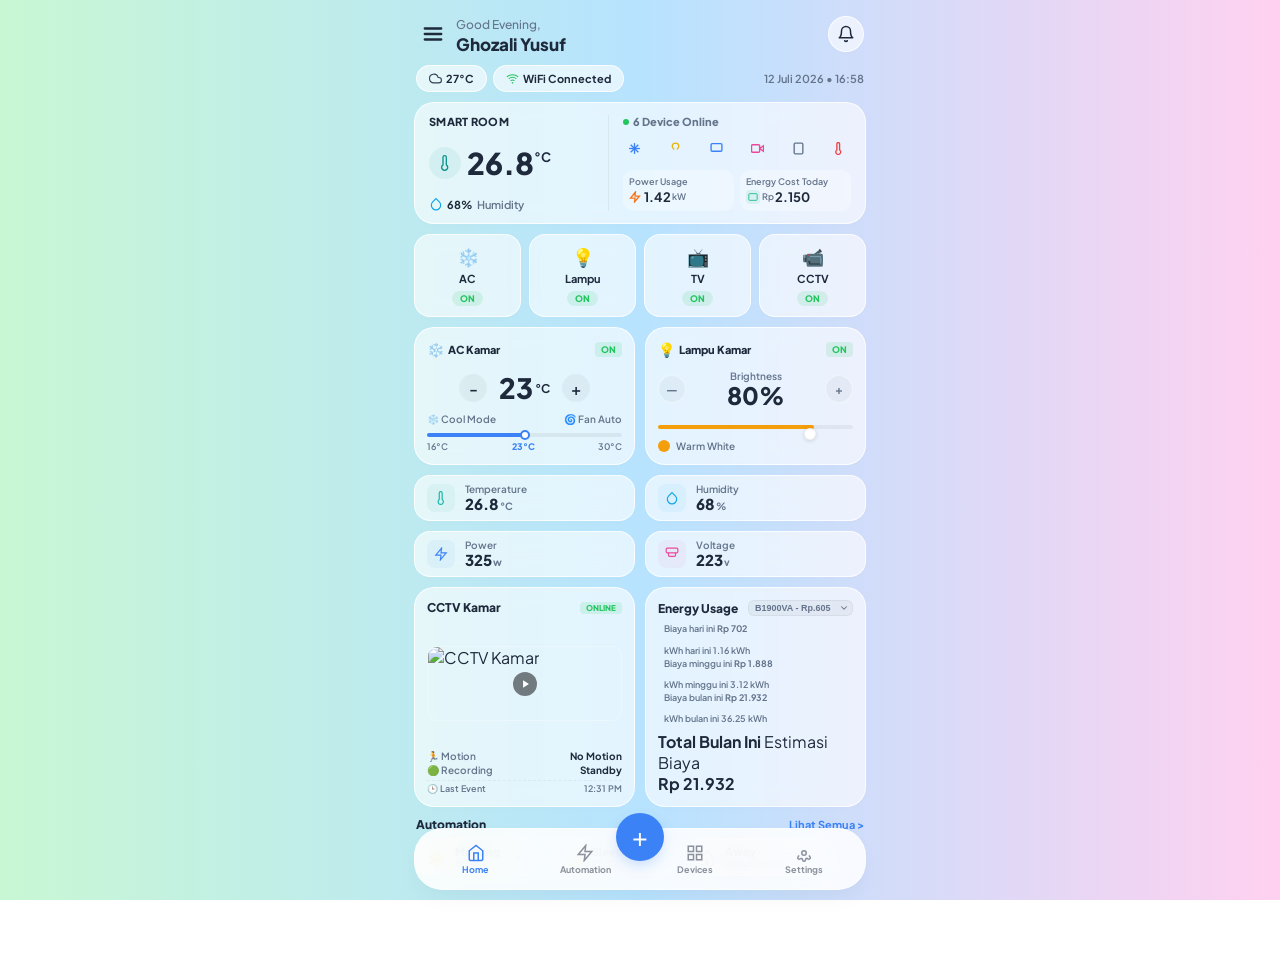
==== commit ba7fb030: "Update index.html" ====
--- a/index.html
+++ b/index.html
@@ -16,11 +16,7 @@
     <!-- HEADER -->
     <header class="main-header">
       <button class="menu-btn" id="btnMenu">
-        <svg viewBox="0 0 24 24" fill="none" stroke="currentColor" stroke-width="2.5" stroke-linecap="round">
-          <line x1="3" y1="12" x2="21" y2="12"></line>
-          <line x1="3" y1="6" x2="21" y2="6"></line>
-          <line x1="3" y1="18" x2="21" y2="18"></line>
-        </svg>
+        <svg viewBox="0 0 24 24" fill="none" stroke="currentColor" stroke-width="2.5" stroke-linecap="round"><line x1="3" y1="12" x2="21" y2="12"></line><line x1="3" y1="6" x2="21" y2="6"></line><line x1="3" y1="18" x2="21" y2="18"></line></svg>
       </button>
       <div class="user-info">
         <span>Good Evening,</span>
@@ -28,10 +24,7 @@
       </div>
       <div class="header-right">
         <button class="notification-btn" id="btnNotif">
-          <svg viewBox="0 0 24 24" fill="none" stroke="currentColor" stroke-width="2" stroke-linecap="round" stroke-linejoin="round">
-            <path d="M18 8A6 6 0 0 0 6 8c0 7-3 9-3 9h18s-3-2-3-9"></path>
-            <path d="M13.73 21a2 2 0 0 1-3.46 0"></path>
-          </svg>
+          <svg viewBox="0 0 24 24" fill="none" stroke="currentColor" stroke-width="2" stroke-linecap="round" stroke-linejoin="round"><path d="M18 8A6 6 0 0 0 6 8c0 7-3 9-3 9h18s-3-2-3-9"></path><path d="M13.73 21a2 2 0 0 1-3.46 0"></path></svg>
         </button>
       </div>
     </header>
@@ -39,18 +32,11 @@
     <!-- QUICK STATS ROW -->
     <div class="quick-stats-row">
       <div class="stat-pill">
-        <svg class="stat-svg" viewBox="0 0 24 24" fill="none" stroke="#334155" stroke-width="2">
-          <path d="M18 10h-1.26A8 8 0 1 0 9 20h9a5 5 0 0 0 0-10z"></path>
-        </svg>
+        <svg class="stat-svg" viewBox="0 0 24 24" fill="none" stroke="#334155" stroke-width="2"><path d="M18 10h-1.26A8 8 0 1 0 9 20h9a5 5 0 0 0 0-10z"></path></svg>
         <span class="stat-value" id="lblWeather">27°C</span>
       </div>
       <div class="stat-pill">
-        <svg class="stat-svg" viewBox="0 0 24 24" fill="none" stroke="#22c55e" stroke-width="2">
-          <path d="M5 12.55a11 11 0 0 1 14.08 0"></path>
-          <path d="M1.42 9a16 16 0 0 1 21.16 0"></path>
-          <path d="M8.53 16.11a6 6 0 0 1 6.95 0"></path>
-          <line x1="12" y1="20" x2="12.01" y2="20" stroke-linecap="round" stroke-width="3"></line>
-        </svg>
+        <svg class="stat-svg" viewBox="0 0 24 24" fill="none" stroke="#22c55e" stroke-width="2"><path d="M5 12.55a11 11 0 0 1 14.08 0"></path><path d="M1.42 9a16 16 0 0 1 21.16 0"></path><path d="M8.53 16.11a6 6 0 0 1 6.95 0"></path><line x1="12" y1="20" x2="12.01" y2="20" stroke-linecap="round" stroke-width="3"></line></svg>
         <span class="stat-value" id="lblWifiStatus">WiFi Connected</span>
       </div>
       <div class="date-time-pill">
@@ -65,23 +51,19 @@
         <h3 class="panel-title-text">SMART ROOM</h3>
         <div class="sr-data-big">
           <div class="icon-circle-toska">
-            <svg viewBox="0 0 24 24" fill="none" stroke="#0d9488" stroke-width="2" stroke-linecap="round" stroke-linejoin="round">
-              <path d="M14 14.76V3.5a2.5 2.5 0 0 0-5 0v11.26a4.5 4.5 0 1 0 5 0z"></path>
-            </svg>
+            <svg viewBox="0 0 24 24" fill="none" stroke="#0d9488" stroke-width="2" stroke-linecap="round" stroke-linejoin="round"><path d="M14 14.76V3.5a2.5 2.5 0 0 0-5 0v11.26a4.5 4.5 0 1 0 5 0z"></path></svg>
           </div>
           <div class="sr-temp-wrapper">
             <strong id="txtMainTemp">26.8</strong><span class="unit">°C</span>
           </div>
         </div>
         <div class="sr-data-sub">
-          <svg viewBox="0 0 24 24" fill="none" stroke="#0ea5e9" stroke-width="2" style="width:14px; height:14px;">
-            <path d="M12 2.69l5.66 5.66a8 8 0 1 1-11.31 0z"></path>
-          </svg>
+          <svg viewBox="0 0 24 24" fill="none" stroke="#0ea5e9" stroke-width="2" style="width:14px; height:14px;"><path d="M12 2.69l5.66 5.66a8 8 0 1 1-11.31 0z"></path></svg>
           <strong id="txtMainHumid">68%</strong><span>Humidity</span>
         </div>
       </div>
 
-      <!-- Garis Pemisah -->
+      <!-- Garis Pemisah Tipis di Tengah -->
       <div class="overview-divider"></div>
 
       <!-- Bagian Kanan: Device Online -->
@@ -90,49 +72,21 @@
           <span class="dot-indicator"></span>
           <span id="lblDeviceOnlineCount">6 Device Online</span>
         </div>
+
         <div class="online-icons-row">
-          <span class="device-icon-circle blue-bg" id="minIconAC">
-            <svg viewBox="0 0 24 24" fill="none" stroke="#3b82f6" stroke-width="2">
-              <line x1="12" y1="2" x2="12" y2="22"></line><line x1="22" y1="12" x2="2" y2="12"></line>
-              <line x1="19.07" y1="4.93" x2="4.93" y2="19.07"></line><line x1="19.07" y1="19.07" x2="4.93" y2="4.93"></line>
-            </svg>
-          </span>
-          <span class="device-icon-circle yellow-bg" id="minIconLamp">
-            <svg viewBox="0 0 24 24" fill="none" stroke="#eab308" stroke-width="2">
-              <path d="M15 14c.2-1 .7-1.7 1.5-2.5 1-.9 1.5-2.2 1.5-3.5A6 6 0 0 0 6 8c0 1 .6 2.2 1.5 3.5.7.7 1.3 1.5 1.5 2.5"></path>
-              <line x1="9" y1="18" x2="15" y2="18"></line><line x1="10" y1="22" x2="14" y2="22"></line>
-            </svg>
-          </span>
-          <span class="device-icon-circle indigo-bg" id="minIconTV">
-            <svg viewBox="0 0 24 24" fill="none" stroke="#6366f1" stroke-width="2">
-              <rect x="2" y="3" width="20" height="14" rx="2" ry="2"></rect>
-              <line x1="8" y1="21" x2="16" y2="21"></line><line x1="12" y1="17" x2="12" y2="21"></line>
-            </svg>
-          </span>
-          <span class="device-icon-circle red-bg" id="minIconCCTV">
-            <svg viewBox="0 0 24 24" fill="none" stroke="#ef4444" stroke-width="2">
-              <path d="M23 7l-7 5 7 5V7z"></path><rect x="1" y="5" width="15" height="14" rx="2" ry="2"></rect>
-            </svg>
-          </span>
-          <span class="device-icon-circle slate-bg" id="minIconSpeaker">
-            <svg viewBox="0 0 24 24" fill="none" stroke="#64748b" stroke-width="2">
-              <rect x="4" y="2" width="16" height="20" rx="2" ry="2"></rect>
-              <circle cx="12" cy="14" r="4"></circle><line x1="12" y1="6" x2="12.01" y2="6"></line>
-            </svg>
-          </span>
-          <span class="device-icon-circle rose-bg" id="minIconTherm">
-            <svg viewBox="0 0 24 24" fill="none" stroke="#f43f5e" stroke-width="2">
-              <path d="M14 14.76V3.5a2.5 2.5 0 0 0-5 0v11.26a4.5 4.5 0 1 0 5 0z"></path>
-            </svg>
-          </span>
-        </div>
+          <span class="device-icon-circle" id="minIconAC"><svg viewBox="0 0 24 24" fill="none" stroke="#3b82f6" stroke-width="2"><line x1="12" y1="2" x2="12" y2="22"></line><line x1="22" y1="12" x2="2" y2="12"></line><line x1="19.07" y1="4.93" x2="4.93" y2="19.07"></line><line x1="19.07" y1="19.07" x2="4.93" y2="4.93"></line></svg></span>
+          <span class="device-icon-circle" id="minIconLamp"><svg viewBox="0 0 24 24" fill="none" stroke="#eab308" stroke-width="2"><path d="M15 14c.2-1 .7-1.7 1.5-2.5 1-.9 1.5-2.2 1.5-3.5A6 6 0 0 0 6 8c0 1 .6 2.2 1.5 3.5.7.7 1.3 1.5 1.5 2.5"></path></svg></span>
+          <span class="device-icon-circle" id="minIconTV"><svg viewBox="0 0 24 24" fill="none" stroke="#3b82f6" stroke-width="2"><rect x="2" y="3" width="20" height="14" rx="2" ry="2"></rect></svg></span>
+          <span class="device-icon-circle" id="minIconCCTV"><svg viewBox="0 0 24 24" fill="none" stroke="#ec4899" stroke-width="2"><path d="M23 7l-7 5 7 5V7z"></path><rect x="1" y="5" width="15" height="14" rx="2" ry="2"></rect></svg></span>
+          <span class="device-icon-circle" id="minIconSpeaker"><svg viewBox="0 0 24 24" fill="none" stroke="#64748b" stroke-width="2"><rect x="4" y="2" width="16" height="20" rx="2" ry="2"></rect></svg></span>
+          <span class="device-icon-circle" id="minIconTherm"><svg viewBox="0 0 24 24" fill="none" stroke="#ef4444" stroke-width="2"><path d="M14 14.76V3.5a2.5 2.5 0 0 0-5 0v11.26a4.5 4.5 0 1 0 5 0z"></path></svg></span>
+        </div>
+
         <div class="energy-mini-grid">
           <div class="energy-mini">
             <span>Power Usage</span>
             <div class="energy-mini-val">
-              <svg viewBox="0 0 24 24" fill="none" stroke="#f97316" stroke-width="2.5" style="width:12px; height:12px; margin-right:2px;">
-                <polygon points="13 2 3 14 12 14 11 22 21 10 12 10 13 2"></polygon>
-              </svg>
+              <svg viewBox="0 0 24 24" fill="none" stroke="#f97316" stroke-width="2.5" style="width:12px; height:12px; margin-right:2px;"><polygon points="13 2 3 14 12 14 11 22 21 10 12 10 13 2"></polygon></svg>
               <strong id="txtMiniPower">1.42</strong><span class="unit">kW</span>
             </div>
           </div>
@@ -140,11 +94,9 @@
             <span>Energy Cost Today</span>
             <div class="energy-mini-val cost">
               <div class="cost-icon-container">
-                <svg viewBox="0 0 24 24" fill="none" stroke="#10b981" stroke-width="2" style="width:10px; height:10px;">
-                  <rect x="2" y="4" width="20" height="16" rx="2" ry="2"></rect>
-                </svg>
-              </div>
-              <span class="cost-currency">Rp</span>&nbsp;<strong id="txtMiniCost">2.150</strong>
+                <svg viewBox="0 0 24 24" fill="none" stroke="#10b981" stroke-width="2" style="width:10px; height:10px;"><rect x="2" y="4" width="20" height="16" rx="2" ry="2"></rect></svg>
+              </div>
+              <span class="cost-currency" style="margin-left: 2px;">Rp</span> <strong id="txtMiniCost">2.150</strong>
             </div>
           </div>
         </div>
@@ -244,46 +196,36 @@
     <div class="climate-grid">
       <div class="climate-item">
         <div class="cl-icon pink">
-          <svg viewBox="0 0 24 24" fill="none" stroke="#14b8a6" stroke-width="2">
-            <path d="M14 14.76V3.5a2.5 2.5 0 0 0-5 0v11.26a4.5 4.5 0 1 0 5 0z"></path>
-          </svg>
-        </div>
-        <div class="climate-info-text">
+          <svg viewBox="0 0 24 24" fill="none" stroke="#14b8a6" stroke-width="2"><path d="M14 14.76V3.5a2.5 2.5 0 0 0-5 0v11.26a4.5 4.5 0 1 0 5 0z"></path></svg>
+        </div>
+        <div>
           <span class="cl-label">Temperature</span>
           <div class="cl-info-row"><strong id="sensorTemp">26.8</strong><span class="unit">°C</span></div>
         </div>
       </div>
       <div class="climate-item">
         <div class="cl-icon cyan">
-          <svg viewBox="0 0 24 24" fill="none" stroke="#0ea5e9" stroke-width="2">
-            <path d="M12 2.69l5.66 5.66a8 8 0 1 1-11.31 0z"></path>
-          </svg>
-        </div>
-        <div class="climate-info-text">
+          <svg viewBox="0 0 24 24" fill="none" stroke="#0ea5e9" stroke-width="2"><path d="M12 2.69l5.66 5.66a8 8 0 1 1-11.31 0z"></path></svg>
+        </div>
+        <div>
           <span class="cl-label">Humidity</span>
           <div class="cl-info-row"><strong id="sensorHumid">68</strong><span class="unit">%</span></div>
         </div>
       </div>
       <div class="climate-item">
         <div class="cl-icon orange">
-          <svg viewBox="0 0 24 24" fill="none" stroke="#3b82f6" stroke-width="2">
-            <polygon points="13 2 3 14 12 14 11 22 21 10 12 10 13 2"></polygon>
-          </svg>
-        </div>
-        <div class="climate-info-text">
+          <svg viewBox="0 0 24 24" fill="none" stroke="#3b82f6" stroke-width="2"><polygon points="13 2 3 14 12 14 11 22 21 10 12 10 13 2"></polygon></svg>
+        </div>
+        <div>
           <span class="cl-label">Power</span>
           <div class="cl-info-row"><strong id="sensorPower">325</strong><span class="unit">w</span></div>
         </div>
       </div>
       <div class="climate-item">
         <div class="cl-icon red">
-          <svg viewBox="0 0 24 24" fill="none" stroke="#ec4899" stroke-width="2">
-            <rect x="2" y="2" width="20" height="8" rx="2" ry="2"></rect>
-            <path d="M6 10v4a2 2 0 0 0 2 2h8a2 2 0 0 0 2-2v-4"></path>
-            <line x1="12" y1="16" x2="12" y2="22"></line>
-          </svg>
-        </div>
-        <div class="climate-info-text">
+          <svg viewBox="0 0 24 24" fill="none" stroke="#ec4899" stroke-width="2"><rect x="2" y="2" width="20" height="8" rx="2" ry="2"></rect><path d="M6 10v4a2 2 0 0 0 2 2h8a2 2 0 0 0 2-2v-4"></path></svg>
+        </div>
+        <div>
           <span class="cl-label">Voltage</span>
           <div class="cl-info-row"><strong id="sensorVoltage">223</strong><span class="unit">v</span></div>
         </div>
@@ -292,6 +234,7 @@
 
     <!-- CCTV & ENERGY USAGE SEJAJAR -->
     <div class="cctv-chart-grid">
+      <!-- CCTV CARD -->
       <div class="cctv-card-v2">
         <div class="cctv-card-top">
           <span class="cctv-title">CCTV Kamar</span>
@@ -300,9 +243,7 @@
         <div class="cctv-stream-container" id="boxCCTVStream">
           <img src="https://images.unsplash.com/photo-1586023492125-27b2c045efd7?auto=format&fit=crop&w=400&q=80" alt="CCTV Kamar" class="cctv-video-mock">
           <button class="cctv-play-btn">
-            <svg viewBox="0 0 24 24" fill="currentColor" style="width: 14px; height: 14px; margin-left: 2px;">
-              <polygon points="5 3 19 12 5 21 5 3"></polygon>
-            </svg>
+            <svg viewBox="0 0 24 24" fill="currentColor" style="width: 14px; height: 14px; margin-left: 2px;"><polygon points="5 3 19 12 5 21 5 3"></polygon></svg>
           </button>
         </div>
         <div class="cctv-meta-rows">
@@ -321,67 +262,77 @@
         </div>
       </div>
 
-      <!-- CARD ENERGY USAGE -->
-      <div class="energy-chart-card shadow-card">
-        <div class="energy-card-top">
-          <h2 class="energy-title">Energy usage</h2>
-          <div class="energy-dropdown-wrapper">
-            <select id="tariffDropdown" class="energy-dropdown-select">
-              <option value="B1900VA">Hari Ini</option>
-              <option value="B900VA">B900VA - Rp.1352</option>
-              <option value="B1300VA">B1300VA - Rp.1444</option>
-            </select>
-            <svg viewBox="0 0 24 24" fill="none" stroke="currentColor" stroke-width="2.5" stroke-linecap="round" stroke-linejoin="round" class="dropdown-icon">
-              <polyline points="6 9 12 15 18 9"></polyline>
-            </svg>
-          </div>
-        </div>
-
-        <div class="energy-v2-list">
-          <div class="energy-v2-group">
-            <div class="energy-v2-details">
-              <div class="energy-v2-row">
-                <span class="energy-v2-label">1.5 kWh</span>
-              </div>
-              <div class="energy-v2-row">
-                <span class="energy-v2-sub">1.0 kWh</span>
-              </div>
-              <div class="energy-v2-row">
-                <span class="energy-v2-sub">0.5 kWh</span>
-              </div>
-              <div class="energy-v2-row">
-                <span class="energy-v2-sub">0 kWh</span>
-              </div>
-            </div>
-            <!-- Area Simulasi Grafik di Target View -->
-            <div class="chart-mock-container">
-              <svg class="chart-sparkline" viewBox="0 0 100 40" preserveAspectRatio="none">
-                <defs>
-                  <linearGradient id="chartGrad" x1="0" y1="0" x2="0" y2="1">
-                    <stop offset="0%" stop-color="#3b82f6" stop-opacity="0.2"/>
-                    <stop offset="100%" stop-color="#3b82f6" stop-opacity="0.0"/>
-                  </linearGradient>
-                </defs>
-                <path d="M 0 35 Q 15 25, 25 30 T 50 15 T 75 22 T 100 10 L 100 40 L 0 40 Z" fill="url(#chartGrad)"/>
-                <path d="M 0 35 Q 15 25, 25 30 T 50 15 T 75 22 T 100 10" fill="none" stroke="#3b82f6" stroke-width="2" stroke-linecap="round"/>
-              </svg>
-              <div class="chart-labels-x">
-                <span>00</span><span>06</span><span>12</span><span>18</span><span>24</span>
-              </div>
-            </div>
-          </div>
-        </div>
-
-        <div class="energy-v2-footer-row">
-          <div class="energy-footer-item">
-            <span class="footer-lbl">Total Konsumsi</span>
-            <span class="footer-val">⚡ 12.6 <small>kWh</small></span>
-          </div>
-          <div class="energy-footer-item right-align">
-            <span class="footer-lbl">Total Biaya</span>
-            <span class="footer-val price-text">Rp 12.540</span>
-          </div>
-        </div>
+      <!-- ENERGY USAGE CARD -->
+      <div class="energy-chart-card">
+          <div class="energy-card-top">
+              <h2 class="energy-title">Energy Usage</h2>
+              <div class="energy-dropdown-wrapper">
+                  <select id="tariffDropdown" class="energy-dropdown-select">
+                      <option value="B1900VA">B1900VA - Rp.605</option>
+                      <option value="B900VA">B900VA - Rp.1352</option>
+                      <option value="B1300VA">B1300VA - Rp.1444</option>
+                  </select>
+                  <svg viewBox="0 0 24 24" fill="none" stroke="currentColor" stroke-width="2.5" stroke-linecap="round" stroke-linejoin="round" class="dropdown-icon"><polyline points="6 9 12 15 18 9"></polyline></svg>
+              </div>
+          </div>
+
+          <div class="energy-v2-list">
+              <div class="energy-v2-group">
+                  <div class="energy-v2-icon">
+                      <svg viewBox="0 0 24 24" fill="none" stroke="currentColor" stroke-width="2"><rect x="3" y="4" width="18" height="18" rx="2" ry="2"></rect><line x1="16" y1="2" x2="16" y2="6"></line><line x1="8" y1="2" x2="8" y2="6"></line><line x1="3" y1="10" x2="21" y2="10"></line></svg>
+                  </div>
+                  <div class="energy-v2-details">
+                      <div class="energy-v2-row">
+                          <span class="energy-v2-label">Biaya hari ini</span>
+                          <strong class="energy-v2-val">Rp 702</strong>
+                      </div>
+                      <div class="energy-v2-row">
+                          <span class="energy-v2-sub">kWh hari ini</span>
+                          <span class="energy-v2-sub-val">1.16 kWh</span>
+                      </div>
+                  </div>
+              </div>
+
+              <div class="energy-v2-group">
+                  <div class="energy-v2-icon">
+                      <svg viewBox="0 0 24 24" fill="none" stroke="currentColor" stroke-width="2"><rect x="3" y="4" width="18" height="18" rx="2" ry="2"></rect><line x1="16" y1="2" x2="16" y2="6"></line><line x1="8" y1="2" x2="8" y2="6"></line><line x1="3" y1="10" x2="21" y2="10"></line></svg>
+                  </div>
+                  <div class="energy-v2-details">
+                      <div class="energy-v2-row">
+                          <span class="energy-v2-label">Biaya minggu ini</span>
+                          <strong class="energy-v2-val">Rp 1.888</strong>
+                      </div>
+                      <div class="energy-v2-row">
+                          <span class="energy-v2-sub">kWh minggu ini</span>
+                          <span class="energy-v2-sub-val">3.12 kWh</span>
+                      </div>
+                  </div>
+              </div>
+
+              <div class="energy-v2-group">
+                  <div class="energy-v2-icon">
+                      <svg viewBox="0 0 24 24" fill="none" stroke="currentColor" stroke-width="2"><rect x="3" y="4" width="18" height="18" rx="2" ry="2"></rect><line x1="16" y1="2" x2="16" y2="6"></line><line x1="8" y1="2" x2="8" y2="6"></line><line x1="3" y1="10" x2="21" y2="10"></line></svg>
+                  </div>
+                  <div class="energy-v2-details">
+                      <div class="energy-v2-row">
+                          <span class="energy-v2-label">Biaya bulan ini</span>
+                          <strong class="energy-v2-val">Rp 21.932</strong>
+                      </div>
+                      <div class="energy-v2-row">
+                          <span class="energy-v2-sub">kWh bulan ini</span>
+                          <span class="energy-v2-sub-val">36.25 kWh</span>
+                      </div>
+                  </div>
+              </div>
+          </div>
+
+          <div class="energy-v2-footer">
+              <div class="energy-footer-text">
+                  <strong>Total Bulan Ini</strong>
+                  <span>Estimasi Biaya</span>
+              </div>
+              <strong class="energy-footer-total">Rp 21.932</strong>
+          </div>
       </div>
     </div>
 
@@ -428,33 +379,22 @@
     <!-- BOTTOM NAVIGATION -->
     <nav class="bottom-nav nav-bar-v2">
       <button class="active" id="navHome">
-        <svg class="nav-svg" viewBox="0 0 24 24" fill="none" stroke="currentColor" stroke-width="2">
-          <path d="M3 9l9-7 9 7v11a2 2 0 0 1-2 2H5a2 2 0 0 1-2-2z"></path>
-          <polyline points="9 22 9 12 15 12 15 22"></polyline>
-        </svg>
+        <svg class="nav-svg" viewBox="0 0 24 24" fill="none" stroke="currentColor" stroke-width="2"><path d="M3 9l9-7 9 7v11a2 2 0 0 1-2 2H5a2 2 0 0 1-2-2z"></path><polyline points="9 22 9 12 15 12 15 22"></polyline></svg>
         <span class="nav-label">Home</span>
       </button>
       <button id="navAutomation">
-        <svg class="nav-svg" viewBox="0 0 24 24" fill="none" stroke="currentColor" stroke-width="2">
-          <polygon points="13 2 3 14 12 14 11 22 21 10 12 10 13 2"></polygon>
-        </svg>
+        <svg class="nav-svg" viewBox="0 0 24 24" fill="none" stroke="currentColor" stroke-width="2"><polygon points="13 2 3 14 12 14 11 22 21 10 12 10 13 2"></polygon></svg>
         <span class="nav-label">Automation</span>
       </button>
       <button class="center-action-v2" id="btnFloatingAction">
         <span>+</span>
       </button>
       <button id="navDevices">
-        <svg class="nav-svg" viewBox="0 0 24 24" fill="none" stroke="currentColor" stroke-width="2">
-          <rect x="3" y="3" width="7" height="7"></rect><rect x="14" y="3" width="7" height="7"></rect>
-          <rect x="14" y="14" width="7" height="7"></rect><rect x="3" y="14" width="7" height="7"></rect>
-        </svg>
+        <svg class="nav-svg" viewBox="0 0 24 24" fill="none" stroke="currentColor" stroke-width="2"><rect x="3" y="3" width="7" height="7"></rect><rect x="14" y="3" width="7" height="7"></rect><rect x="14" y="14" width="7" height="7"></rect><rect x="3" y="14" width="7" height="7"></rect></svg>
         <span class="nav-label">Devices</span>
       </button>
       <button id="navSettings">
-        <svg class="nav-svg" viewBox="0 0 24 24" fill="none" stroke="currentColor" stroke-width="2">
-          <circle cx="12" cy="12" r="3"></circle>
-          <path d="M19.4 15a1.65 1.65 0 0 0 .33 1.82l.06.06a2 2 0 1 1-2.83 2.83l-.06-.06a1.65 1.65 0 0 0-1.82-.33 1.65 1.65 0 0 0-1 1.51V21a2 2 0 0 1-4 0v-.09A1.65 1.65 0 0 0 9 19.4a1.65 1.65 0 0 0-1.82.33l-.06.06a2 2 0 1 1-2.83-2.83l.06-.06a1.65 1.65 0 0 0 .33-1.82"></path>
-        </svg>
+        <svg class="nav-svg" viewBox="0 0 24 24" fill="none" stroke="currentColor" stroke-width="2"><circle cx="12" cy="12" r="3"></circle><path d="M19.4 15a1.65 1.65 0 0 0 .33 1.82l.06.06a2 2 0 1 1-2.83 2.83l-.06-.06a1.65 1.65 0 0 0-1.82-.33 1.65 1.65 0 0 0-1 1.51V21a2 2 0 0 1-4 0v-.09A1.65 1.65 0 0 0 9 19.4a1.65 1.65 0 0 0-1.82.33l-.06.06a2 2 0 1 1-2.83-2.83l.06-.06a1.65 1.65 0 0 0 .33-1.82"></path></svg>
         <span class="nav-label">Settings</span>
       </button>
     </nav>
--- a/style.css
+++ b/style.css
@@ -1,10 +1,9 @@
 /* =====================================================
    SMART ROOM OS V2 — FULL CLEAN PRODUCTION STYLES
-   UPDATED: GRADIENT 90 DEG & GLASSMORPHISM EFFECT (60%)
+   UPDATED: ALIGNED, CONDENSED GRID & COMPACT VIEW BALANCING
 ===================================================== */
 
 :root {
-  /* Perubahan Warna Latar Belakang Sesuai Target View */
   --bg-gradient: linear-gradient(90deg, #C8F7D4 0%, #B7E3FF 50%, #FFD1F0 100%);
   --white: #ffffff;
   --text: #1e293b;
@@ -27,7 +26,7 @@
   --radius-md: 16px;
   --radius-full: 999px;
 
-  --shadow: 0 10px 25px -5px rgba(0, 0, 0, 0.02), 0 8px 10px -6px rgba(0, 0, 0, 0.02);
+  --shadow: 0 4px 15px -3px rgba(0, 0, 0, 0.01), 0 4px 6px -4px rgba(0, 0, 0, 0.01);
 }
 
 * {
@@ -55,273 +54,194 @@
   background: transparent;
 }
 
-/* APP CONTAINER */
+/* APP CONTAINER - Diperketat agar rapat */
 .app-container {
   max-width: 480px;
   margin: 0 auto;
   min-height: 100vh;
   position: relative;
-  padding: 16px 16px 110px;
+  padding: 12px 14px 100px;
   display: flex;
   flex-direction: column;
-  gap: 12px;
+  gap: 10px;
 }
 
 /* HEADER */
-.main-header { display: flex; align-items: center; justify-content: space-between; margin-bottom: 2px; padding: 0 4px; }
-.menu-btn { width: 40px; height: 40px; display: flex; align-items: center; justify-content: flex-start; color: var(--text); }
-.menu-btn svg { width: 24px; height: 24px; }
-.user-info { flex: 1; padding-left: 8px; }
-.user-info span { font-size: 13px; color: var(--text-grey); font-weight: 500; }
-.user-info h1 { font-size: 18px; font-weight: 800; color: var(--text); margin-top: 1px; }
-.notification-btn { width: 40px; height: 40px; display: flex; align-items: center; justify-content: center; border-radius: 50%; background: var(--glass-bg); backdrop-filter: var(--glass-blur); border: 1px solid var(--border); box-shadow: var(--shadow); }
-.notification-btn svg { width: 20px; height: 20px; color: var(--text); }
+.main-header { display: flex; align-items: center; justify-content: space-between; padding: 0 2px; }
+.menu-btn { width: 36px; height: 36px; display: flex; align-items: center; justify-content: flex-start; color: var(--text); }
+.menu-btn svg { width: 22px; height: 22px; }
+.user-info { flex: 1; padding-left: 4px; }
+.user-info span { font-size: 12px; color: var(--text-grey); font-weight: 500; }
+.user-info h1 { font-size: 17px; font-weight: 800; color: var(--text); margin-top: 0px; }
+.notification-btn { width: 36px; height: 36px; display: flex; align-items: center; justify-content: center; border-radius: 50%; background: var(--glass-bg); backdrop-filter: var(--glass-blur); border: 1px solid var(--border); box-shadow: var(--shadow); }
+.notification-btn svg { width: 18px; height: 18px; color: var(--text); }
 
 /* QUICK STATS */
-.quick-stats-row { display: flex; align-items: center; gap: 8px; margin-bottom: 2px; padding: 0 4px; }
-.stat-pill { display: inline-flex; align-items: center; gap: 6px; padding: 8px 14px; border-radius: var(--radius-full); background: var(--glass-bg); backdrop-filter: var(--glass-blur); border: 1px solid var(--border); box-shadow: var(--shadow); }
-.stat-svg { width: 14px; height: 14px; }
+.quick-stats-row { display: flex; align-items: center; gap: 6px; padding: 0 2px; }
+.stat-pill { display: inline-flex; align-items: center; gap: 4px; padding: 6px 12px; border-radius: var(--radius-full); background: var(--glass-bg); backdrop-filter: var(--glass-blur); border: 1px solid var(--border); box-shadow: var(--shadow); }
+.stat-svg { width: 13px; height: 13px; }
 .stat-value { font-size: 11px; font-weight: 700; color: var(--text); }
 .date-time-pill { margin-left: auto; font-size: 11px; font-weight: 600; color: var(--text-grey); }
 
 /* COMBINED OVERVIEW CARD */
-.combined-overview-card { background: var(--glass-bg); backdrop-filter: var(--glass-blur); border: 1px solid var(--border); border-radius: var(--radius-lg); padding: 16px; box-shadow: var(--shadow); display: flex; flex-direction: row; align-items: stretch; margin-bottom: 0px; }
-.overview-left-panel { flex: 0.85; display: flex; flex-direction: column; justify-content: space-between; padding-right: 12px; }
-.panel-title-text { font-size: 11px; font-weight: 800; color: var(--text-grey); letter-spacing: 0.5px; }
-.sr-data-big { display: flex; align-items: center; gap: 8px; margin: 14px 0; }
-.icon-circle-toska { width: 36px; height: 36px; border-radius: 50%; background: rgba(13, 148, 136, 0.08); display: flex; align-items: center; justify-content: center; }
-.icon-circle-toska svg { width: 18px; height: 18px; }
+.combined-overview-card { background: var(--glass-bg); backdrop-filter: var(--glass-blur); border: 1px solid var(--border); border-radius: var(--radius-lg); padding: 12px 14px; box-shadow: var(--shadow); display: flex; flex-direction: row; align-items: stretch; }
+.overview-left-panel { flex: 0.85; display: flex; flex-direction: column; justify-content: space-between; padding-right: 8px; }
+.panel-title-text { font-size: 11px; font-weight: 800; color: var(--text); letter-spacing: 0.3px; }
+.sr-data-big { display: flex; align-items: center; gap: 6px; margin: 10px 0; }
+.icon-circle-toska { width: 32px; height: 32px; border-radius: 50%; background: rgba(13, 148, 136, 0.08); display: flex; align-items: center; justify-content: center; }
+.icon-circle-toska svg { width: 16px; height: 16px; }
 .sr-temp-wrapper { display: flex; align-items: flex-start; }
-.sr-temp-wrapper strong { font-size: 32px; font-weight: 800; color: var(--text); line-height: 1; }
-.sr-temp-wrapper .unit { font-size: 14px; font-weight: 700; margin-top: 2px; }
-.sr-data-sub { display: flex; align-items: center; gap: 6px; font-size: 11px; color: var(--text-grey); font-weight: 600; }
+.sr-temp-wrapper strong { font-size: 30px; font-weight: 800; color: var(--text); line-height: 1; }
+.sr-temp-wrapper .unit { font-size: 13px; font-weight: 700; margin-top: 1px; }
+.sr-data-sub { display: flex; align-items: center; gap: 4px; font-size: 11px; color: var(--text-grey); font-weight: 600; }
 .sr-data-sub strong { color: var(--text); }
-.overview-divider { width: 1px; background-color: rgba(0, 0, 0, 0.05); margin: 0 4px; }
+.overview-divider { width: 1px; background-color: rgba(0, 0, 0, 0.05); margin: 0 2px; }
 .overview-right-panel { flex: 1.15; display: flex; flex-direction: column; justify-content: space-between; padding-left: 12px; }
-.device-status-header { font-size: 11px; font-weight: 800; color: var(--text-grey); display: flex; align-items: center; gap: 4px; margin-bottom: 12px; }
+.device-status-header { font-size: 11px; font-weight: 800; color: var(--text-grey); display: flex; align-items: center; gap: 4px; margin-bottom: 8px; }
 .dot-indicator { width: 6px; height: 6px; background-color: var(--accent-green); border-radius: 50%; }
 
-/* ONLINE ICONS */
-.online-icons-row { display: flex; gap: 10px; align-items: center; margin-bottom: 14px; }
-.device-icon-circle { display: flex; align-items: center; justify-content: center; width: 26px; height: 26px; border-radius: 50%; background: rgba(0, 0, 0, 0.04); }
-.device-icon-circle svg { width: 13px; height: 13px; stroke: #475569 !important; stroke-width: 2.5px !important; opacity: 1 !important; }
+/* ONLINE ICONS & BACKGROUNDS ACCORDING TO TARGET VIEW */
+.online-icons-row { display: flex; gap: 6px; align-items: center; margin-bottom: 10px; justify-content: space-between; }
+.device-icon-circle { display: flex; align-items: center; justify-content: center; width: 24px; height: 24px; border-radius: 50%; }
+.device-icon-circle svg { width: 13px; height: 13px; stroke-width: 2.5px; }
+
+.device-icon-circle.blue-bg { background: rgba(59, 130, 246, 0.1); }
+.device-icon-circle.yellow-bg { background: rgba(234, 179, 8, 0.1); }
+.device-icon-circle.indigo-bg { background: rgba(99, 102, 241, 0.1); }
+.device-icon-circle.red-bg { background: rgba(239, 68, 68, 0.1); }
+.device-icon-circle.slate-bg { background: rgba(100, 116, 139, 0.1); }
+.device-icon-circle.rose-bg { background: rgba(244, 63, 94, 0.1); }
 
 /* ENERGY MINI GRID */
-.energy-mini-grid { display: grid; grid-template-columns: 1fr 1.05fr; gap: 8px; }
-.energy-mini { background: rgba(0, 0, 0, 0.02); border-radius: 12px; padding: 8px; }
-.energy-mini span { font-size: 9px; color: var(--text-grey); display: block; margin-bottom: 4px; font-weight: 600; }
-.energy-mini-val { font-size: 12px; font-weight: 800; display: flex; align-items: center; }
-.energy-mini-val strong { font-size: 14px; margin: 0 1px; }
-.energy-mini-val .unit { font-size: 10px; color: var(--text-grey); }
-.cost-icon-container { width: 18px; height: 18px; border-radius: 6px; background: rgba(16, 185, 129, 0.1); display: flex; align-items: center; justify-content: center; }
-.cost-currency { font-size: 10px; color: var(--text-grey); }
+.energy-mini-grid { display: grid; grid-template-columns: 1fr 1fr; gap: 6px; }
+.energy-mini { background: rgba(255, 255, 255, 0.3); border-radius: 10px; padding: 6px; }
+.energy-mini span { font-size: 9px; color: var(--text-grey); display: block; margin-bottom: 2px; font-weight: 600; }
+.energy-mini-val { font-size: 11px; font-weight: 800; display: flex; align-items: center; }
+.energy-mini-val strong { font-size: 13px; margin: 0 1px; color: var(--text); }
+.energy-mini-val .unit { font-size: 9px; color: var(--text-grey); }
+.cost-icon-container { width: 14px; height: 14px; border-radius: 4px; background: rgba(16, 185, 129, 0.1); display: flex; align-items: center; justify-content: center; }
 
 /* DEVICE SUMMARY GRID */
-.device-summary-grid { display: grid; grid-template-columns: repeat(4, 1fr); gap: 10px; margin-bottom: 0px; }
-.dev-summary { background: var(--glass-bg); backdrop-filter: var(--glass-blur); border: 1px solid var(--border); padding: 14px 6px; border-radius: var(--radius-md); display: flex; flex-direction: column; align-items: center; box-shadow: var(--shadow); }
-.dev-sum-icon { font-size: 20px; margin-bottom: 6px; }
-.dev-sum-label { font-size: 11px; font-weight: 700; color: var(--text); margin-bottom: 8px; }
-.status-ov { font-size: 9px; font-weight: 800; padding: 3px 10px; border-radius: var(--radius-full); background: rgba(0, 0, 0, 0.04); color: var(--text-grey); }
-.dev-summary.active .status-ov { background: rgba(34, 197, 94, 0.15); color: var(--accent-green); }
+.device-summary-grid { display: grid; grid-template-columns: repeat(4, 1fr); gap: 8px; }
+.dev-summary { background: var(--glass-bg); backdrop-filter: var(--glass-blur); border: 1px solid var(--border); padding: 10px 4px; border-radius: var(--radius-md); display: flex; flex-direction: column; align-items: center; box-shadow: var(--shadow); }
+.dev-sum-icon { font-size: 18px; margin-bottom: 4px; }
+.dev-sum-label { font-size: 11px; font-weight: 700; color: var(--text); margin-bottom: 6px; }
+.status-ov { font-size: 9px; font-weight: 800; padding: 2px 8px; border-radius: var(--radius-full); background: rgba(0, 0, 0, 0.04); color: var(--text-grey); }
+.dev-summary.active .status-ov { background: rgba(34, 197, 94, 0.12); color: var(--accent-green); }
 
 /* CONTROLS (AC & LAMP) */
-.controls-grid { display: grid; grid-template-columns: 1fr 1fr; gap: 12px; margin-bottom: 0px; }
-.ctrl-card { background: var(--glass-bg); backdrop-filter: var(--glass-blur); border: 1px solid var(--border); padding: 14px; border-radius: var(--radius-lg); box-shadow: var(--shadow); }
-.ctrl-card-head { display: flex; align-items: center; gap: 6px; margin-bottom: 16px; }
-.ctrl-icon { font-size: 16px; }
-.ctrl-label { font-size: 12px; font-weight: 800; flex: 1; }
-.badge-status-on { font-size: 9px; font-weight: 800; color: var(--accent-green); background: rgba(34, 197, 94, 0.15); padding: 2px 8px; border-radius: 6px; }
-.ac-main { display: flex; align-items: center; justify-content: center; gap: 14px; margin-bottom: 12px; }
-.temp-ctrl-round { width: 32px; height: 32px; background: rgba(0, 0, 0, 0.04); border-radius: 50%; font-size: 18px; font-weight: 600; display: flex; align-items: center; justify-content: center; color: var(--text); }
-.temp-display { display: flex; align-items: flex-start; }
-.temp-display strong { font-size: 32px; font-weight: 800; line-height: 1; }
-.temp-display .unit { font-size: 13px; font-weight: 700; margin-top: 2px; color: var(--text-grey); }
-.ac-meta-grid, .lamp-meta-grid { display: flex; justify-content: space-between; font-size: 10px; color: var(--text-grey); font-weight: 600; margin-bottom: 12px; }
-.ac-slider-v2 { margin-top: 14px; }
-.ac-track { height: 4px; background: rgba(0, 0, 0, 0.08); border-radius: var(--radius-full); position: relative; }
+.controls-grid { display: grid; grid-template-columns: 1fr 1fr; gap: 10px; }
+.ctrl-card { background: var(--glass-bg); backdrop-filter: var(--glass-blur); border: 1px solid var(--border); padding: 12px; border-radius: var(--radius-lg); box-shadow: var(--shadow); display: flex; flex-direction: column; justify-content: space-between; }
+.ctrl-card-head { display: flex; align-items: center; gap: 4px; margin-bottom: 12px; }
+.ctrl-icon { font-size: 14px; }
+.ctrl-label { font-size: 11px; font-weight: 800; flex: 1; color: var(--text); }
+.badge-status-on { font-size: 9px; font-weight: 800; color: var(--accent-green); background: rgba(34, 197, 94, 0.12); padding: 2px 6px; border-radius: 4px; }
+
+.ac-main { display: flex; align-items: center; justify-content: center; gap: 12px; margin: 4px 0; }
+.temp-ctrl-round { width: 28px; height: 28px; background: rgba(0, 0, 0, 0.04); border-radius: 50%; font-size: 16px; font-weight: 600; display: flex; align-items: center; justify-content: center; color: var(--text); }
+.temp-display { display: flex; align-items: flex-start; justify-content: center; align-items: center; }
+.temp-display strong { font-size: 28px; font-weight: 800; line-height: 1; color: var(--text); }
+.temp-display .unit { font-size: 12px; font-weight: 700; color: var(--text); margin-left: 2px; }
+
+.ac-meta-grid, .lamp-meta-grid { display: flex; justify-content: space-between; font-size: 10px; color: var(--text-grey); font-weight: 600; margin-top: 6px; }
+.ac-slider-v2 { margin-top: 8px; }
+.ac-track { height: 4px; background: rgba(0, 0, 0, 0.06); border-radius: var(--radius-full); position: relative; }
 .ac-fill { height: 100%; background: var(--accent-cyan); border-radius: var(--radius-full); }
-.ac-thumb { width: 12px; height: 12px; background: var(--white); border: 3px solid var(--accent-cyan); border-radius: 50%; position: absolute; top: 50%; transform: translate(-50%, -50%); }
-.ac-range-labels { display: flex; justify-content: space-between; font-size: 9px; font-weight: 600; color: var(--text-grey); margin-top: 8px; }
+.ac-thumb { width: 10px; height: 10px; background: var(--white); border: 2.5px solid var(--accent-cyan); border-radius: 50%; position: absolute; top: 50%; transform: translate(-50%, -50%); }
+.ac-range-labels { display: flex; justify-content: space-between; font-size: 9px; font-weight: 600; color: var(--text-grey); margin-top: 4px; }
 .active-temp-label { color: var(--accent-cyan); font-weight: 800; }
 
 /* KONTROL LAMPU KAMAR */
-.lamp-brightness-container { display: flex; align-items: center; justify-content: space-between; margin-bottom: 18px; padding: 0 4px; }
-.lamp-brightness-display { display: flex; flex-direction: column; align-items: center; gap: 2px; }
-.lamp-brightness-display span { font-size: 11px; color: var(--text-grey); font-weight: 600; }
-.lamp-brightness-display strong { font-size: 26px; color: var(--text); font-weight: 800; }
-.lamp-round-btn { width: 32px; height: 32px; border-radius: 50%; background: rgba(0, 0, 0, 0.03); border: 1px solid rgba(255, 255, 255, 0.5); display: flex; align-items: center; justify-content: center; font-size: 14px; font-weight: 700; color: var(--text-grey); box-shadow: 0 2px 5px rgba(0, 0, 0, 0.02); }
-.target-range-wrap-v2 { position: relative; width: 100%; height: 20px; display: flex; align-items: center; }
-.lamp-bar-v2 { width: 100%; height: 4px; background: rgba(0, 0, 0, 0.06); border-radius: var(--radius-full); position: absolute; top: 50%; transform: translateY(-50%); pointer-events: none; }
+.lamp-brightness-container { display: flex; align-items: center; justify-content: space-between; margin-bottom: 8px; }
+.lamp-brightness-display { display: flex; flex-direction: column; align-items: center; }
+.lamp-brightness-display span { font-size: 10px; color: var(--text-grey); font-weight: 600; }
+.lamp-brightness-display strong { font-size: 24px; color: var(--text); font-weight: 800; line-height: 1.1; }
+.lamp-round-btn { width: 28px; height: 28px; border-radius: 50%; background: rgba(0, 0, 0, 0.03); border: 1px solid rgba(255, 255, 255, 0.5); display: flex; align-items: center; justify-content: center; font-size: 12px; font-weight: 700; color: var(--text-grey); }
+
+.lamp-slider-row { position: relative; width: 100%; height: 14px; display: flex; align-items: center; margin-top: 4px; }
+.lamp-bar-v2 { width: 100%; height: 4px; background: rgba(0, 0, 0, 0.05); border-radius: var(--radius-full); position: absolute; top: 50%; transform: translateY(-50%); pointer-events: none; }
 #lampBarFilled { height: 100%; background: #f59e0b; border-radius: var(--radius-full); }
 .brightness-slider-v2 { position: absolute; width: 100%; height: 100%; margin: 0; cursor: pointer; -webkit-appearance: none; appearance: none; background: transparent; }
-.brightness-slider-v2::-webkit-slider-thumb { -webkit-appearance: none; appearance: none; width: 14px; height: 14px; border-radius: 50%; background: var(--white); border: 1px solid rgba(0, 0, 0, 0.05); box-shadow: 0 2px 6px rgba(0, 0, 0, 0.2); transition: transform 0.1s ease; }
-.brightness-slider-v2::-webkit-slider-thumb:active { transform: scale(1.2); }
-.color-row { display: flex; align-items: center; gap: 8px; margin-top: 10px; }
-.color-pill-yellow { width: 14px; height: 14px; border-radius: 50%; background: #f59e0b; border: 2px solid var(--white); box-shadow: 0 0 0 1px rgba(0, 0, 0, 0.1); }
-
-/* CLIMATE LIST */
-.climate-grid { display: grid; grid-template-columns: 1fr 1fr; gap: 12px; margin-bottom: 0px; }
-.climate-item { background: var(--glass-bg); backdrop-filter: var(--glass-blur); border: 1px solid var(--border); padding: 12px 14px; border-radius: var(--radius-md); display: flex; align-items: center; gap: 12px; box-shadow: var(--shadow); }
-.cl-icon { width: 32px; height: 32px; border-radius: 10px; display: flex; align-items: center; justify-content: center; }
+.brightness-slider-v2::-webkit-slider-thumb { -webkit-appearance: none; appearance: none; width: 12px; height: 12px; border-radius: 50%; background: var(--white); border: 1px solid rgba(0, 0, 0, 0.05); box-shadow: 0 1px 4px rgba(0, 0, 0, 0.15); }
+.color-row { display: flex; align-items: center; gap: 6px; }
+.color-pill-yellow { width: 12px; height: 12px; border-radius: 50%; background: #f59e0b; }
+
+/* CLIMATE LIST - Compact height optimization */
+.climate-grid { display: grid; grid-template-columns: 1fr 1fr; gap: 10px; }
+.climate-item { background: var(--glass-bg); backdrop-filter: var(--glass-blur); border: 1px solid var(--border); padding: 8px 12px; border-radius: var(--radius-md); display: flex; align-items: center; gap: 10px; box-shadow: var(--shadow); }
+.cl-icon { width: 28px; height: 28px; border-radius: 8px; display: flex; align-items: center; justify-content: center; flex-shrink: 0; }
 .cl-icon.pink { background: rgba(13, 148, 136, 0.06); }
 .cl-icon.cyan { background: rgba(14, 165, 233, 0.06); }
 .cl-icon.orange { background: rgba(59, 130, 246, 0.06); }
 .cl-icon.red { background: rgba(236, 72, 153, 0.06); }
-.cl-icon svg { width: 16px; height: 16px; }
-.cl-label { font-size: 10px; color: var(--text-grey); display: block; font-weight: 600; }
-.cl-info-row { display: flex; align-items: flex-end; margin-top: 2px; }
-.cl-info-row strong { font-size: 16px; font-weight: 800; color: var(--text); line-height: 1; }
-.cl-info-row .unit { font-size: 11px; color: var(--text-grey); font-weight: 700; margin-left: 1px; }
+.cl-icon svg { width: 14px; height: 14px; }
+.climate-info-text { display: flex; flex-direction: column; justify-content: center; }
+.cl-label { font-size: 10px; color: var(--text-grey); display: block; font-weight: 600; line-height: 1; }
+.cl-info-row { display: flex; align-items: baseline; margin-top: 2px; }
+.cl-info-row strong { font-size: 15px; font-weight: 800; color: var(--text); line-height: 1; }
+.cl-info-row .unit { font-size: 10px; color: var(--text-grey); font-weight: 700; margin-left: 1px; }
 
 /* CCTV & ENERGY USAGE GRIDS */
-.cctv-chart-grid { display: grid; grid-template-columns: 1fr 1fr; gap: 12px; margin-bottom: 0px; width: 100%; }
-.cctv-card-v2, .energy-chart-card { background: var(--glass-bg); backdrop-filter: var(--glass-blur); border: 1px solid var(--border); padding: 12px; display: flex; flex-direction: column; justify-content: space-between; min-height: 250px; border-radius: var(--radius-lg); box-shadow: var(--shadow); }
-.cctv-card-top { display: flex; justify-content: space-between; align-items: center; margin-bottom: 8px; }
-.cctv-title, .energy-title { font-size: 11px; font-weight: 800; color: var(--text); }
-.cctv-status-badge { font-size: 8px; font-weight: 800; color: var(--accent-green); background: rgba(34, 197, 94, 0.15); padding: 2px 6px; border-radius: 4px; }
-.cctv-stream-container { width: 100%; height: 85px; border-radius: 12px; overflow: hidden; position: relative; border: 1px solid rgba(255, 255, 255, 0.3); margin-bottom: 6px; }
-.cctv-video-mock { width: 100%; height: 100%; object-fit: cover; filter: brightness(0.95); }
-.cctv-play-btn { position: absolute; top: 50%; left: 50%; transform: translate(-50%, -50%); width: 28px; height: 28px; border-radius: 50%; background: rgba(0, 0, 0, 0.5); color: var(--white); display: flex; align-items: center; justify-content: center; backdrop-filter: blur(2px); }
-.cctv-meta-rows { display: flex; flex-direction: column; gap: 4px; margin-top: auto; }
+.cctv-chart-grid { display: grid; grid-template-columns: 1fr 1fr; gap: 10px; width: 100%; }
+.cctv-card-v2, .energy-chart-card { background: var(--glass-bg); backdrop-filter: var(--glass-blur); border: 1px solid var(--border); padding: 12px; display: flex; flex-direction: column; justify-content: space-between; min-height: 220px; border-radius: var(--radius-lg); box-shadow: var(--shadow); }
+.cctv-card-top { display: flex; justify-content: space-between; align-items: center; margin-bottom: 6px; }
+.cctv-title, .energy-title { font-size: 12px; font-weight: 800; color: var(--text); }
+.cctv-status-badge { font-size: 8px; font-weight: 800; color: var(--accent-green); background: rgba(34, 197, 94, 0.12); padding: 1px 6px; border-radius: 4px; }
+.cctv-stream-container { width: 100%; height: 75px; border-radius: 10px; overflow: hidden; position: relative; border: 1px solid rgba(255, 255, 255, 0.3); margin-bottom: 4px; }
+.cctv-video-mock { width: 100%; height: 100%; object-fit: cover; }
+.cctv-play-btn { position: absolute; top: 50%; left: 50%; transform: translate(-50%, -50%); width: 24px; height: 24px; border-radius: 50%; background: rgba(0, 0, 0, 0.5); color: var(--white); display: flex; align-items: center; justify-content: center; }
+.cctv-meta-rows { display: flex; flex-direction: column; gap: 2px; }
 .cctv-row { display: flex; justify-content: space-between; font-size: 10px; font-weight: 600; color: var(--text-grey); }
 .cctv-row strong { color: var(--text); font-weight: 700; }
-.cctv-row-time { display: flex; justify-content: space-between; font-size: 9px; font-weight: 600; color: var(--text-grey); border-top: 1px dashed rgba(0, 0, 0, 0.05); padding-top: 4px; margin-top: 2px; }
-
-/* KODE BARU UNTUK ENERGY CARD V2 */
-.energy-card-top {
-    display: flex;
-    justify-content: space-between;
-    align-items: center;
-    margin-bottom: 12px;
-}
-.energy-dropdown-btn {
-    display: flex;
-    align-items: center;
-    gap: 4px;
-    font-size: 9px;
-    font-weight: 700;
-    color: var(--text-grey);
-    background: rgba(0, 0, 0, 0.04);
-    border: 1px solid rgba(0, 0, 0, 0.05);
-    padding: 4px 8px;
-    border-radius: 6px;
-    transition: background 0.2s;
-}
-.energy-dropdown-btn:active {
-    background: rgba(0, 0, 0, 0.08);
-}
-.dropdown-icon {
-    width: 10px;
-    height: 10px;
-}
-.energy-v2-list {
-    display: flex;
-    flex-direction: column;
-    gap: 12px;
-    margin-bottom: 12px;
-}
-.energy-v2-group {
-    display: flex;
-    align-items: flex-start;
-    gap: 8px;
-}
-.energy-v2-icon {
-    width: 14px;
-    height: 14px;
-    color: var(--text-grey);
-    margin-top: 1px;
-    opacity: 0.7;
-}
-.energy-v2-details {
-    flex: 1;
-    display: flex;
-    flex-direction: column;
-    gap: 4px;
-}
-.energy-v2-row {
-    display: flex;
-    justify-content: space-between;
-    align-items: center;
-}
-.energy-v2-label {
-    font-size: 11px;
-    font-weight: 700;
-    color: var(--text);
-}
-.energy-v2-val {
-    font-size: 11px;
-    font-weight: 800;
-    color: var(--text);
-}
-.energy-v2-sub {
-    font-size: 9px;
-    font-weight: 600;
-    color: var(--text-grey);
-}
-.energy-v2-sub-val {
-    font-size: 9px;
-    font-weight: 700;
-    color: var(--text-grey);
-}
-.energy-v2-footer {
-    display: flex;
-    justify-content: space-between;
-    align-items: center;
-    background: rgba(34, 197, 94, 0.1);
-    border: 1px solid rgba(34, 197, 94, 0.3);
-    border-radius: 8px;
-    padding: 10px 12px;
-    margin-top: auto;
-}
-.energy-footer-text {
-    display: flex;
-    flex-direction: column;
-    gap: 2px;
-}
-.energy-footer-text strong {
-    font-size: 11px;
-    font-weight: 800;
-    color: var(--accent-green);
-}
-.energy-footer-text span {
-    font-size: 9px;
-    font-weight: 600;
-    color: var(--text-grey);
-}
-.energy-footer-total {
-    font-size: 14px;
-    font-weight: 800;
-    color: var(--accent-green);
-}
-
-/* INTERAKSI & RESPONSIVITAS */
-.energy-chart-card, .ctrl-card, .card, .auto-card { transition: transform 0.2s ease, box-shadow 0.2s ease; }
-.energy-chart-card:active, .ctrl-card:active, .auto-card:active { transform: scale(0.98); opacity: 0.95; }
-@media (max-width: 380px) { .energy-chart-card { padding: 12px; } }
+.cctv-row-time { display: flex; justify-content: space-between; font-size: 9px; font-weight: 600; color: var(--text-grey); border-top: 1px dashed rgba(0, 0, 0, 0.05); padding-top: 2px; margin-top: 2px; }
+
+/* RE-DESIGNED ENERGY CARD GRAPH ACCORDING TO TARGET VIEW */
+.energy-card-top { display: flex; justify-content: space-between; align-items: center; margin-bottom: 6px; }
+.energy-dropdown-wrapper { position: relative; display: inline-flex; align-items: center; }
+.energy-dropdown-select { appearance: none; background: rgba(0, 0, 0, 0.04); border: 1px solid rgba(0, 0, 0, 0.05); padding: 2px 16px 2px 6px; border-radius: 6px; font-size: 9px; font-weight: 700; color: var(--text-grey); cursor: pointer; }
+.dropdown-icon { width: 10px; height: 10px; position: absolute; right: 4px; pointer-events: none; color: var(--text-grey); }
+
+.energy-v2-list { flex: 1; display: flex; flex-direction: column; margin-bottom: 6px; }
+.energy-v2-group { display: flex; flex-direction: row; height: 100%; gap: 6px; align-items: stretch; }
+.energy-v2-details { display: flex; flex-direction: column; justify-content: space-between; font-size: 9px; color: var(--text-grey); font-weight: 600; padding: 2px 0; }
+.energy-v2-row { line-height: 1; }
+
+/* Container Grafik Line */
+.chart-mock-container { flex: 1; display: flex; flex-direction: column; justify-content: space-between; position: relative; padding-top: 4px; }
+.chart-sparkline { width: 100%; height: 70px; }
+.chart-labels-x { display: flex; justify-content: space-between; font-size: 8px; font-weight: 600; color: var(--text-grey); padding-top: 2px; }
+
+/* Footer Bagian Bawah Energy Card */
+.energy-v2-footer-row { display: flex; justify-content: space-between; align-items: center; border-top: 1px dashed rgba(0, 0, 0, 0.05); padding-top: 6px; margin-top: auto; }
+.energy-footer-item { display: flex; flex-direction: column; gap: 1px; }
+.footer-lbl { font-size: 8px; font-weight: 600; color: var(--text-grey); }
+.footer-val { font-size: 11px; font-weight: 800; color: var(--text); }
+.footer-val small { font-size: 8px; font-weight: 600; }
+.energy-footer-item.right-align { text-align: right; }
+.price-text { color: var(--accent-pink); }
 
 /* AUTOMATION SCENES */
-.automation-section { margin-bottom: 0px; }
-.automation-section .section-head { display: flex; justify-content: space-between; align-items: center; margin-bottom: 8px; padding: 0 4px; }
-.automation-section h2 { font-size: 13px; font-weight: 800; color: var(--text); }
+.automation-section .section-head { display: flex; justify-content: space-between; align-items: center; margin-bottom: 6px; padding: 0 2px; }
+.automation-section h2 { font-size: 12px; font-weight: 800; color: var(--text); }
 .see-all { font-size: 11px; color: var(--accent-cyan); text-decoration: none; font-weight: 700; }
-.automation-grid { display: flex; gap: 10px; overflow-x: auto; padding-bottom: 4px; scrollbar-width: none; }
+.automation-grid { display: flex; gap: 8px; overflow-x: auto; padding-bottom: 2px; scrollbar-width: none; }
 .automation-grid::-webkit-scrollbar { display: none; }
-.auto-card { background: var(--glass-bg); backdrop-filter: var(--glass-blur); border: 1px solid var(--border); padding: 8px 14px; border-radius: 30px; display: flex; align-items: center; gap: 10px; box-shadow: var(--shadow); min-width: 135px; flex: 0 0 auto; }
-.auto-card.default { background: rgba(255, 252, 240, 0.7); }
-.auto-card.sleep { background: rgba(245, 243, 255, 0.7); }
-.auto-card.away { background: rgba(255, 245, 245, 0.7); }
-.auto-icon { font-size: 18px; }
-.auto-text { display: flex; flex-direction: column; gap: 0px; }
-.auto-text strong { font-size: 12px; font-weight: 800; color: var(--text); }
+.auto-card { background: var(--glass-bg); backdrop-filter: var(--glass-blur); border: 1px solid var(--border); padding: 6px 12px; border-radius: 20px; display: flex; align-items: center; gap: 8px; box-shadow: var(--shadow); min-width: 125px; flex: 0 0 auto; }
+.auto-card.default { background: rgba(255, 252, 240, 0.6); }
+.auto-card.sleep { background: rgba(245, 243, 255, 0.6); }
+.auto-card.away { background: rgba(255, 245, 245, 0.6); }
+.auto-icon { font-size: 16px; }
+.auto-text { display: flex; flex-direction: column; }
+.auto-text strong { font-size: 11px; font-weight: 800; color: var(--text); }
 .auto-text span { font-size: 9px; color: var(--text-grey); font-weight: 600; }
-.play-scene-round { width: 24px; height: 24px; background: rgba(59, 130, 246, 0.12); border-radius: 50%; display: flex; align-items: center; justify-content: center; color: var(--accent-cyan); }
-.play-scene-round svg { width: 11px; height: 11px; fill: currentColor; margin-left: 1px; }
+.play-scene-round { width: 22px; height: 22px; background: rgba(59, 130, 246, 0.1); border-radius: 50%; display: flex; align-items: center; justify-content: center; color: var(--accent-cyan); }
+.play-scene-round svg { width: 10px; height: 10px; fill: currentColor; }
 
 /* BOTTOM FIXED DOCK BAR */
-.bottom-nav.nav-bar-v2 { position: fixed; left: 50%; bottom: 12px; transform: translateX(-50%); width: calc(100% - 32px); max-width: 448px; height: 68px; background: rgba(255, 255, 255, 0.9); backdrop-filter: blur(20px); border-radius: var(--radius-xl); display: flex; align-items: center; justify-content: space-around; box-shadow: 0 15px 30px -5px rgba(0, 0, 0, 0.05); z-index: 9999; border: 1px solid rgba(255, 255, 255, 0.6); padding: 0 10px; }
-.bottom-nav button { display: flex; flex-direction: column; align-items: center; justify-content: center; gap: 4px; opacity: 0.6; color: var(--text); width: 60px; }
+.bottom-nav.nav-bar-v2 { position: fixed; left: 50%; bottom: 10px; transform: translateX(-50%); width: calc(100% - 28px); max-width: 452px; height: 62px; background: rgba(255, 255, 255, 0.85); backdrop-filter: blur(20px); border-radius: var(--radius-xl); display: flex; align-items: center; justify-content: space-around; box-shadow: 0 10px 25px -5px rgba(0, 0, 0, 0.05); z-index: 9999; border: 1px solid rgba(255, 255, 255, 0.5); padding: 0 6px; }
+.bottom-nav button { display: flex; flex-direction: column; align-items: center; justify-content: center; gap: 2px; opacity: 0.5; color: var(--text); width: 55px; }
 .bottom-nav button.active { opacity: 1; color: var(--accent-cyan); }
-.nav-svg { width: 20px; height: 20px; }
+.nav-svg { width: 18px; height: 18px; }
 .nav-label { font-size: 9px; font-weight: 700; display: block; }
-.bottom-nav .center-action-v2 { position: absolute; top: -20px; left: 50%; transform: translateX(-50%); width: 54px; height: 54px; border-radius: 50%; background: var(--accent-cyan); color: var(--white); display: flex; align-items: center; justify-content: center; box-shadow: 0 10px 20px -3px rgba(59, 130, 246, 0.3); opacity: 1 !important; z-index: 10000; }
-.bottom-nav .center-action-v2 span { font-size: 30px; font-weight: 400; line-height: 1; margin-top: -2px; }
+.bottom-nav .center-action-v2 { position: absolute; top: -16px; left: 50%; transform: translateX(-50%); width: 48px; height: 48px; border-radius: 50%; background: var(--accent-cyan); color: var(--white); display: flex; align-items: center; justify-content: center; box-shadow: 0 6px 15px -3px rgba(59, 130, 246, 0.3); opacity: 1 !important; z-index: 10000; }
+.bottom-nav .center-action-v2 span { font-size: 26px; font-weight: 400; line-height: 1; margin-top: -2px; }
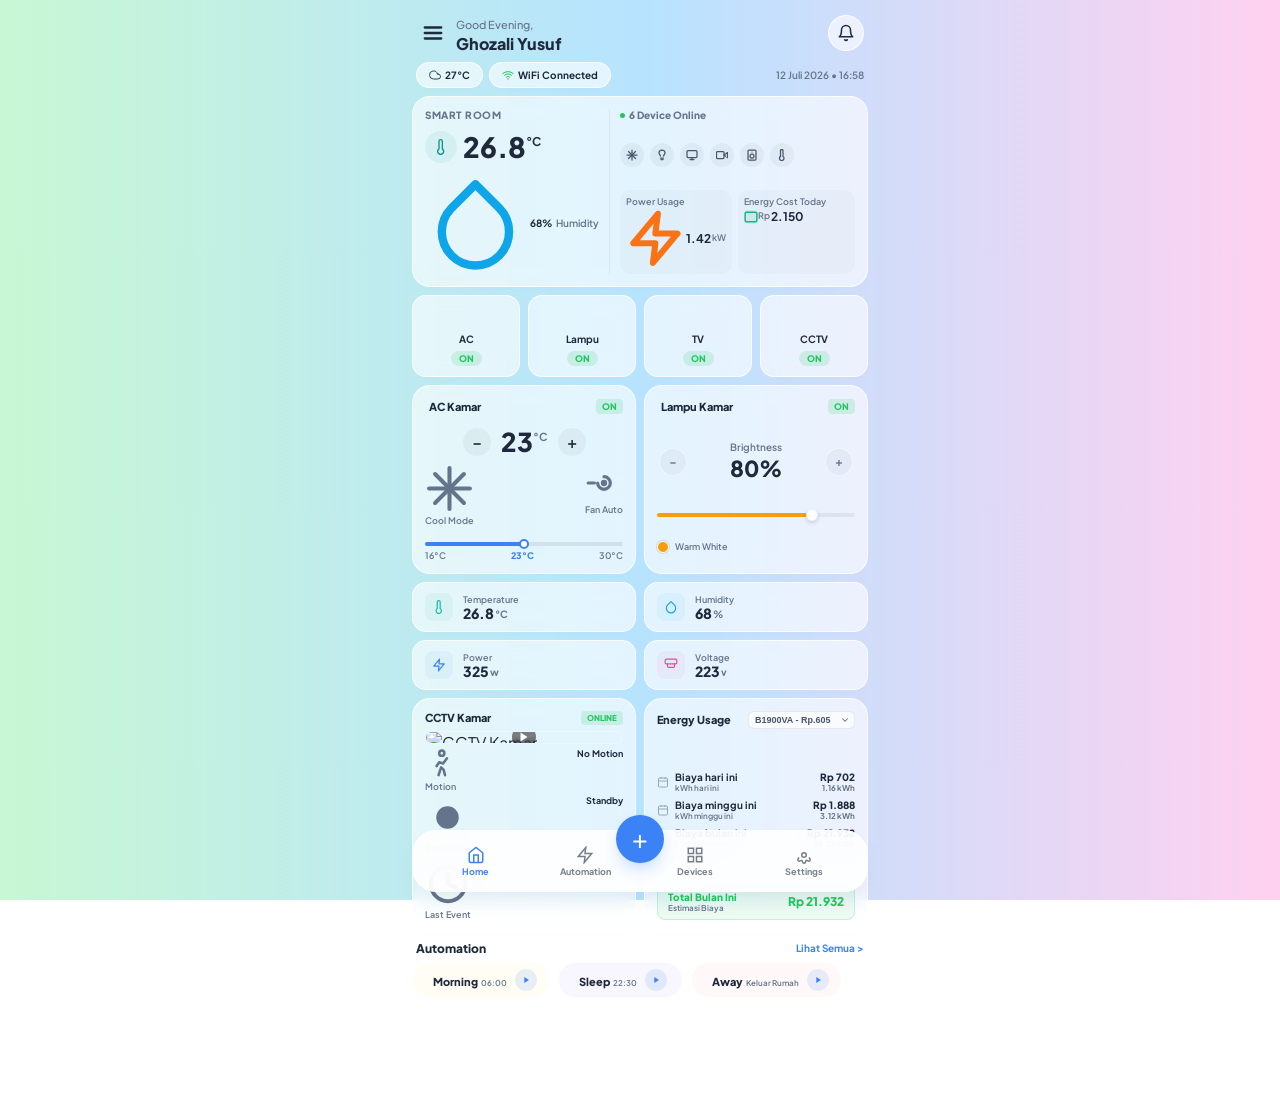
==== commit 64e9a82c: "Update index.html" ====
--- a/index.html
+++ b/index.html
@@ -15,7 +15,7 @@
 
     <!-- HEADER -->
     <header class="main-header">
-      <button class="menu-btn" id="btnMenu">
+      <button class="menu-btn" id="btnMenu" aria-label="Menu">
         <svg viewBox="0 0 24 24" fill="none" stroke="currentColor" stroke-width="2.5" stroke-linecap="round"><line x1="3" y1="12" x2="21" y2="12"></line><line x1="3" y1="6" x2="21" y2="6"></line><line x1="3" y1="18" x2="21" y2="18"></line></svg>
       </button>
       <div class="user-info">
@@ -23,7 +23,7 @@
         <h1 id="txtUserName">Ghozali Yusuf</h1>
       </div>
       <div class="header-right">
-        <button class="notification-btn" id="btnNotif">
+        <button class="notification-btn" id="btnNotif" aria-label="Notifications">
           <svg viewBox="0 0 24 24" fill="none" stroke="currentColor" stroke-width="2" stroke-linecap="round" stroke-linejoin="round"><path d="M18 8A6 6 0 0 0 6 8c0 7-3 9-3 9h18s-3-2-3-9"></path><path d="M13.73 21a2 2 0 0 1-3.46 0"></path></svg>
         </button>
       </div>
@@ -32,11 +32,11 @@
     <!-- QUICK STATS ROW -->
     <div class="quick-stats-row">
       <div class="stat-pill">
-        <svg class="stat-svg" viewBox="0 0 24 24" fill="none" stroke="#334155" stroke-width="2"><path d="M18 10h-1.26A8 8 0 1 0 9 20h9a5 5 0 0 0 0-10z"></path></svg>
+        <svg class="stat-svg" viewBox="0 0 24 24" fill="none" stroke="#334155" stroke-width="2" stroke-linecap="round" stroke-linejoin="round"><path d="M18 10h-1.26A8 8 0 1 0 9 20h9a5 5 0 0 0 0-10z"></path></svg>
         <span class="stat-value" id="lblWeather">27°C</span>
       </div>
       <div class="stat-pill">
-        <svg class="stat-svg" viewBox="0 0 24 24" fill="none" stroke="#22c55e" stroke-width="2"><path d="M5 12.55a11 11 0 0 1 14.08 0"></path><path d="M1.42 9a16 16 0 0 1 21.16 0"></path><path d="M8.53 16.11a6 6 0 0 1 6.95 0"></path><line x1="12" y1="20" x2="12.01" y2="20" stroke-linecap="round" stroke-width="3"></line></svg>
+        <svg class="stat-svg" viewBox="0 0 24 24" fill="none" stroke="#22c55e" stroke-width="2" stroke-linecap="round" stroke-linejoin="round"><path d="M5 12.55a11 11 0 0 1 14.08 0"></path><path d="M1.42 9a16 16 0 0 1 21.16 0"></path><path d="M8.53 16.11a6 6 0 0 1 6.95 0"></path><line x1="12" y1="20" x2="12.01" y2="20" stroke-width="3"></line></svg>
         <span class="stat-value" id="lblWifiStatus">WiFi Connected</span>
       </div>
       <div class="date-time-pill">
@@ -58,7 +58,7 @@
           </div>
         </div>
         <div class="sr-data-sub">
-          <svg viewBox="0 0 24 24" fill="none" stroke="#0ea5e9" stroke-width="2" style="width:14px; height:14px;"><path d="M12 2.69l5.66 5.66a8 8 0 1 1-11.31 0z"></path></svg>
+          <svg viewBox="0 0 24 24" fill="none" stroke="#0ea5e9" stroke-width="2" stroke-linecap="round" stroke-linejoin="round"><path d="M12 2.69l5.66 5.66a8 8 0 1 1-11.31 0z"></path></svg>
           <strong id="txtMainHumid">68%</strong><span>Humidity</span>
         </div>
       </div>
@@ -74,19 +74,19 @@
         </div>
 
         <div class="online-icons-row">
-          <span class="device-icon-circle" id="minIconAC"><svg viewBox="0 0 24 24" fill="none" stroke="#3b82f6" stroke-width="2"><line x1="12" y1="2" x2="12" y2="22"></line><line x1="22" y1="12" x2="2" y2="12"></line><line x1="19.07" y1="4.93" x2="4.93" y2="19.07"></line><line x1="19.07" y1="19.07" x2="4.93" y2="4.93"></line></svg></span>
-          <span class="device-icon-circle" id="minIconLamp"><svg viewBox="0 0 24 24" fill="none" stroke="#eab308" stroke-width="2"><path d="M15 14c.2-1 .7-1.7 1.5-2.5 1-.9 1.5-2.2 1.5-3.5A6 6 0 0 0 6 8c0 1 .6 2.2 1.5 3.5.7.7 1.3 1.5 1.5 2.5"></path></svg></span>
-          <span class="device-icon-circle" id="minIconTV"><svg viewBox="0 0 24 24" fill="none" stroke="#3b82f6" stroke-width="2"><rect x="2" y="3" width="20" height="14" rx="2" ry="2"></rect></svg></span>
-          <span class="device-icon-circle" id="minIconCCTV"><svg viewBox="0 0 24 24" fill="none" stroke="#ec4899" stroke-width="2"><path d="M23 7l-7 5 7 5V7z"></path><rect x="1" y="5" width="15" height="14" rx="2" ry="2"></rect></svg></span>
-          <span class="device-icon-circle" id="minIconSpeaker"><svg viewBox="0 0 24 24" fill="none" stroke="#64748b" stroke-width="2"><rect x="4" y="2" width="16" height="20" rx="2" ry="2"></rect></svg></span>
-          <span class="device-icon-circle" id="minIconTherm"><svg viewBox="0 0 24 24" fill="none" stroke="#ef4444" stroke-width="2"><path d="M14 14.76V3.5a2.5 2.5 0 0 0-5 0v11.26a4.5 4.5 0 1 0 5 0z"></path></svg></span>
+          <span class="device-icon-circle" id="minIconAC"><svg viewBox="0 0 24 24" fill="none" stroke="#3b82f6" stroke-width="2.5" stroke-linecap="round"><line x1="12" y1="2" x2="12" y2="22"></line><line x1="22" y1="12" x2="2" y2="12"></line><line x1="19.07" y1="4.93" x2="4.93" y2="19.07"></line><line x1="19.07" y1="19.07" x2="4.93" y2="4.93"></line></svg></span>
+          <span class="device-icon-circle" id="minIconLamp"><svg viewBox="0 0 24 24" fill="none" stroke="#eab308" stroke-width="2.5" stroke-linecap="round" stroke-linejoin="round"><path d="M15 14c.2-1 .7-1.7 1.5-2.5 1-.9 1.5-2.2 1.5-3.5A6 6 0 0 0 6 8c0 1 .6 2.2 1.5 3.5.7.7 1.3 1.5 1.5 2.5"></path><line x1="9" y1="18" x2="15" y2="18"></line><line x1="10" y1="21" x2="14" y2="21"></line></svg></span>
+          <span class="device-icon-circle" id="minIconTV"><svg viewBox="0 0 24 24" fill="none" stroke="#3b82f6" stroke-width="2.5" stroke-linecap="round" stroke-linejoin="round"><rect x="2" y="3" width="20" height="14" rx="2" ry="2"></rect><line x1="8" y1="21" x2="16" y2="21"></line><line x1="12" y1="17" x2="12" y2="21"></line></svg></span>
+          <span class="device-icon-circle" id="minIconCCTV"><svg viewBox="0 0 24 24" fill="none" stroke="#ec4899" stroke-width="2.5" stroke-linecap="round" stroke-linejoin="round"><path d="M23 7l-7 5 7 5V7z"></path><rect x="1" y="5" width="15" height="14" rx="2" ry="2"></rect></svg></span>
+          <span class="device-icon-circle" id="minIconSpeaker"><svg viewBox="0 0 24 24" fill="none" stroke="#64748b" stroke-width="2.5" stroke-linecap="round" stroke-linejoin="round"><rect x="4" y="2" width="16" height="20" rx="2" ry="2"></rect><circle cx="12" cy="14" r="4"></circle><line x1="12" y1="6" x2="12.01" y2="6"></line></svg></span>
+          <span class="device-icon-circle" id="minIconTherm"><svg viewBox="0 0 24 24" fill="none" stroke="#ef4444" stroke-width="2.5" stroke-linecap="round" stroke-linejoin="round"><path d="M14 14.76V3.5a2.5 2.5 0 0 0-5 0v11.26a4.5 4.5 0 1 0 5 0z"></path></svg></span>
         </div>
 
         <div class="energy-mini-grid">
           <div class="energy-mini">
             <span>Power Usage</span>
             <div class="energy-mini-val">
-              <svg viewBox="0 0 24 24" fill="none" stroke="#f97316" stroke-width="2.5" style="width:12px; height:12px; margin-right:2px;"><polygon points="13 2 3 14 12 14 11 22 21 10 12 10 13 2"></polygon></svg>
+              <svg class="mini-bolt" viewBox="0 0 24 24" fill="none" stroke="#f97316" stroke-width="2.5" stroke-linecap="round" stroke-linejoin="round"><polygon points="13 2 3 14 12 14 11 22 21 10 12 10 13 2"></polygon></svg>
               <strong id="txtMiniPower">1.42</strong><span class="unit">kW</span>
             </div>
           </div>
@@ -94,9 +94,9 @@
             <span>Energy Cost Today</span>
             <div class="energy-mini-val cost">
               <div class="cost-icon-container">
-                <svg viewBox="0 0 24 24" fill="none" stroke="#10b981" stroke-width="2" style="width:10px; height:10px;"><rect x="2" y="4" width="20" height="16" rx="2" ry="2"></rect></svg>
-              </div>
-              <span class="cost-currency" style="margin-left: 2px;">Rp</span> <strong id="txtMiniCost">2.150</strong>
+                <svg viewBox="0 0 24 24" fill="none" stroke="#10b981" stroke-width="2.5" stroke-linecap="round" stroke-linejoin="round"><rect x="2" y="4" width="20" height="16" rx="2" ry="2"></rect></svg>
+              </div>
+              <span class="cost-currency">Rp</span><strong id="txtMiniCost">2.150</strong>
             </div>
           </div>
         </div>
@@ -106,22 +106,22 @@
     <!-- QUICK ACCESS DEVICE SUMMARY -->
     <div class="device-summary-grid">
       <div class="dev-summary active" id="btnSummaryAC">
-        <span class="dev-sum-icon">❄️</span>
+        <span class="dev-sum-icon icon-ac"><svg viewBox="0 0 24 24" fill="none" stroke="currentColor" stroke-width="2" stroke-linecap="round" stroke-linejoin="round"><line x1="12" y1="2" x2="12" y2="22"></line><line x1="22" y1="12" x2="2" y2="12"></line><line x1="19.07" y1="4.93" x2="4.93" y2="19.07"></line><line x1="19.07" y1="19.07" x2="4.93" y2="4.93"></line></svg></span>
         <span class="dev-sum-label">AC</span>
         <span class="status-ov" id="statSummaryAC">ON</span>
       </div>
       <div class="dev-summary active" id="btnSummaryLamp">
-        <span class="dev-sum-icon">💡</span>
+        <span class="dev-sum-icon icon-lamp"><svg viewBox="0 0 24 24" fill="none" stroke="currentColor" stroke-width="2" stroke-linecap="round" stroke-linejoin="round"><path d="M15 14c.2-1 .7-1.7 1.5-2.5 1-.9 1.5-2.2 1.5-3.5A6 6 0 0 0 6 8c0 1 .6 2.2 1.5 3.5.7.7 1.3 1.5 1.5 2.5"></path><line x1="9" y1="18" x2="15" y2="18"></line><line x1="10" y1="21" x2="14" y2="21"></line></svg></span>
         <span class="dev-sum-label">Lampu</span>
         <span class="status-ov" id="statSummaryLamp">ON</span>
       </div>
       <div class="dev-summary active" id="btnSummaryTV">
-        <span class="dev-sum-icon">📺</span>
+        <span class="dev-sum-icon icon-tv"><svg viewBox="0 0 24 24" fill="none" stroke="currentColor" stroke-width="2" stroke-linecap="round" stroke-linejoin="round"><rect x="2" y="3" width="20" height="14" rx="2" ry="2"></rect><line x1="8" y1="21" x2="16" y2="21"></line><line x1="12" y1="17" x2="12" y2="21"></line></svg></span>
         <span class="dev-sum-label">TV</span>
         <span class="status-ov" id="statSummaryTV">ON</span>
       </div>
       <div class="dev-summary active" id="btnSummaryCCTV">
-        <span class="dev-sum-icon">📹</span>
+        <span class="dev-sum-icon icon-cctv"><svg viewBox="0 0 24 24" fill="none" stroke="currentColor" stroke-width="2" stroke-linecap="round" stroke-linejoin="round"><path d="M23 7l-7 5 7 5V7z"></path><rect x="1" y="5" width="15" height="14" rx="2" ry="2"></rect></svg></span>
         <span class="dev-sum-label">CCTV</span>
         <span class="status-ov" id="statSummaryCCTV">ON</span>
       </div>
@@ -132,20 +132,20 @@
       <!-- AC Card Control -->
       <div class="ctrl-card active" id="cardACControl">
         <div class="ctrl-card-head">
-          <span class="ctrl-icon">❄️</span>
+          <span class="ctrl-icon icon-ac"><svg viewBox="0 0 24 24" fill="none" stroke="currentColor" stroke-width="2" stroke-linecap="round" stroke-linejoin="round"><line x1="12" y1="2" x2="12" y2="22"></line><line x1="22" y1="12" x2="2" y2="12"></line><line x1="19.07" y1="4.93" x2="4.93" y2="19.07"></line><line x1="19.07" y1="19.07" x2="4.93" y2="4.93"></line></svg></span>
           <span class="ctrl-label">AC Kamar</span>
-          <span class="badge-status-on" id="btnToggleAC" style="cursor: pointer;">ON</span>
+          <span class="badge-status-on" id="btnToggleAC" role="button">ON</span>
         </div>
         <div class="ac-main">
-          <button class="temp-ctrl-round" id="btnTempDown">-</button>
+          <button class="temp-ctrl-round" id="btnTempDown" aria-label="Turunkan suhu">−</button>
           <div class="temp-display">
             <strong id="txtACTemp">23</strong><span class="unit">°C</span>
           </div>
-          <button class="temp-ctrl-round" id="btnTempUp">+</button>
+          <button class="temp-ctrl-round" id="btnTempUp" aria-label="Naikkan suhu">+</button>
         </div>
         <div class="ac-meta-grid">
-          <div class="ac-meta">❄️ Cool Mode</div>
-          <div class="ac-meta">🌀 Fan Auto</div>
+          <div class="ac-meta"><svg viewBox="0 0 24 24" fill="none" stroke="currentColor" stroke-width="2" stroke-linecap="round" stroke-linejoin="round"><line x1="12" y1="2" x2="12" y2="22"></line><line x1="22" y1="12" x2="2" y2="12"></line><line x1="19.07" y1="4.93" x2="4.93" y2="19.07"></line><line x1="19.07" y1="19.07" x2="4.93" y2="4.93"></line></svg>Cool Mode</div>
+          <div class="ac-meta"><svg viewBox="0 0 24 24" fill="none" stroke="currentColor" stroke-width="2" stroke-linecap="round" stroke-linejoin="round"><path d="M12 8a4 4 0 1 1-4 4"></path><path d="M2 12h4"></path><circle cx="12" cy="12" r="1"></circle></svg>Fan Auto</div>
         </div>
         <div class="ac-slider-v2">
           <div class="ac-track">
@@ -163,17 +163,17 @@
       <!-- KARTU KONTROL LAMPU KAMAR -->
       <div class="ctrl-card" id="cardLampControl">
         <div class="ctrl-card-head">
-          <span class="ctrl-icon">💡</span>
+          <span class="ctrl-icon icon-lamp"><svg viewBox="0 0 24 24" fill="none" stroke="currentColor" stroke-width="2" stroke-linecap="round" stroke-linejoin="round"><path d="M15 14c.2-1 .7-1.7 1.5-2.5 1-.9 1.5-2.2 1.5-3.5A6 6 0 0 0 6 8c0 1 .6 2.2 1.5 3.5.7.7 1.3 1.5 1.5 2.5"></path><line x1="9" y1="18" x2="15" y2="18"></line><line x1="10" y1="21" x2="14" y2="21"></line></svg></span>
           <span class="ctrl-label">Lampu Kamar</span>
-          <span class="badge-status-on" id="btnToggleLamp" style="cursor: pointer;">ON</span>
+          <span class="badge-status-on" id="btnToggleLamp" role="button">ON</span>
         </div>
         <div class="lamp-brightness-container">
-          <button class="lamp-round-btn btn-minus">—</button>
+          <button class="lamp-round-btn btn-minus" aria-label="Turunkan brightness">−</button>
           <div class="lamp-brightness-display">
             <span>Brightness</span>
             <strong id="txtLampBrightness">80%</strong>
           </div>
-          <button class="lamp-round-btn btn-plus">+</button>
+          <button class="lamp-round-btn btn-plus" aria-label="Naikkan brightness">+</button>
         </div>
         <div class="lamp-slider-row">
           <div class="target-range-wrap-v2">
@@ -196,7 +196,7 @@
     <div class="climate-grid">
       <div class="climate-item">
         <div class="cl-icon pink">
-          <svg viewBox="0 0 24 24" fill="none" stroke="#14b8a6" stroke-width="2"><path d="M14 14.76V3.5a2.5 2.5 0 0 0-5 0v11.26a4.5 4.5 0 1 0 5 0z"></path></svg>
+          <svg viewBox="0 0 24 24" fill="none" stroke="#14b8a6" stroke-width="2" stroke-linecap="round" stroke-linejoin="round"><path d="M14 14.76V3.5a2.5 2.5 0 0 0-5 0v11.26a4.5 4.5 0 1 0 5 0z"></path></svg>
         </div>
         <div>
           <span class="cl-label">Temperature</span>
@@ -205,7 +205,7 @@
       </div>
       <div class="climate-item">
         <div class="cl-icon cyan">
-          <svg viewBox="0 0 24 24" fill="none" stroke="#0ea5e9" stroke-width="2"><path d="M12 2.69l5.66 5.66a8 8 0 1 1-11.31 0z"></path></svg>
+          <svg viewBox="0 0 24 24" fill="none" stroke="#0ea5e9" stroke-width="2" stroke-linecap="round" stroke-linejoin="round"><path d="M12 2.69l5.66 5.66a8 8 0 1 1-11.31 0z"></path></svg>
         </div>
         <div>
           <span class="cl-label">Humidity</span>
@@ -214,7 +214,7 @@
       </div>
       <div class="climate-item">
         <div class="cl-icon orange">
-          <svg viewBox="0 0 24 24" fill="none" stroke="#3b82f6" stroke-width="2"><polygon points="13 2 3 14 12 14 11 22 21 10 12 10 13 2"></polygon></svg>
+          <svg viewBox="0 0 24 24" fill="none" stroke="#3b82f6" stroke-width="2" stroke-linecap="round" stroke-linejoin="round"><polygon points="13 2 3 14 12 14 11 22 21 10 12 10 13 2"></polygon></svg>
         </div>
         <div>
           <span class="cl-label">Power</span>
@@ -223,7 +223,7 @@
       </div>
       <div class="climate-item">
         <div class="cl-icon red">
-          <svg viewBox="0 0 24 24" fill="none" stroke="#ec4899" stroke-width="2"><rect x="2" y="2" width="20" height="8" rx="2" ry="2"></rect><path d="M6 10v4a2 2 0 0 0 2 2h8a2 2 0 0 0 2-2v-4"></path></svg>
+          <svg viewBox="0 0 24 24" fill="none" stroke="#ec4899" stroke-width="2" stroke-linecap="round" stroke-linejoin="round"><rect x="2" y="2" width="20" height="8" rx="2" ry="2"></rect><path d="M6 10v4a2 2 0 0 0 2 2h8a2 2 0 0 0 2-2v-4"></path></svg>
         </div>
         <div>
           <span class="cl-label">Voltage</span>
@@ -242,21 +242,21 @@
         </div>
         <div class="cctv-stream-container" id="boxCCTVStream">
           <img src="https://images.unsplash.com/photo-1586023492125-27b2c045efd7?auto=format&fit=crop&w=400&q=80" alt="CCTV Kamar" class="cctv-video-mock">
-          <button class="cctv-play-btn">
-            <svg viewBox="0 0 24 24" fill="currentColor" style="width: 14px; height: 14px; margin-left: 2px;"><polygon points="5 3 19 12 5 21 5 3"></polygon></svg>
+          <button class="cctv-play-btn" aria-label="Putar stream">
+            <svg viewBox="0 0 24 24" fill="currentColor"><polygon points="5 3 19 12 5 21 5 3"></polygon></svg>
           </button>
         </div>
         <div class="cctv-meta-rows">
           <div class="cctv-row">
-            <span>🏃 Motion</span>
+            <span class="cctv-row-label"><svg class="cctv-row-icon" viewBox="0 0 24 24" fill="none" stroke="currentColor" stroke-width="2" stroke-linecap="round" stroke-linejoin="round"><circle cx="13" cy="4" r="2"></circle><path d="M10.5 21l2-6 2 2 1 4"></path><path d="M9 14l2-3 3 1 3-4"></path></svg>Motion</span>
             <strong id="txtCCTVMotion">No Motion</strong>
           </div>
           <div class="cctv-row">
-            <span>🟢 Recording</span>
+            <span class="cctv-row-label"><svg class="cctv-row-icon dot-rec" viewBox="0 0 24 24" fill="currentColor"><circle cx="12" cy="12" r="6"></circle></svg>Recording</span>
             <strong id="txtCCTVRecord">Standby</strong>
           </div>
           <div class="cctv-row-time">
-            <span>🕒 Last Event</span>
+            <span class="cctv-row-label"><svg class="cctv-row-icon" viewBox="0 0 24 24" fill="none" stroke="currentColor" stroke-width="2" stroke-linecap="round" stroke-linejoin="round"><circle cx="12" cy="12" r="9"></circle><polyline points="12 7 12 12 16 14"></polyline></svg>Last Event</span>
             <span id="txtCCTVLastTime">12:31 PM</span>
           </div>
         </div>
@@ -344,7 +344,7 @@
       </div>
       <div class="automation-grid">
         <div class="auto-card default">
-          <div class="auto-icon">☀️</div>
+          <div class="auto-icon sun"><svg viewBox="0 0 24 24" fill="none" stroke="currentColor" stroke-width="2" stroke-linecap="round" stroke-linejoin="round"><circle cx="12" cy="12" r="4"></circle><line x1="12" y1="2" x2="12" y2="4"></line><line x1="12" y1="20" x2="12" y2="22"></line><line x1="4.22" y1="4.22" x2="5.64" y2="5.64"></line><line x1="18.36" y1="18.36" x2="19.78" y2="19.78"></line><line x1="2" y1="12" x2="4" y2="12"></line><line x1="20" y1="12" x2="22" y2="12"></line><line x1="4.22" y1="19.78" x2="5.64" y2="18.36"></line><line x1="18.36" y1="5.64" x2="19.78" y2="4.22"></line></svg></div>
           <div class="auto-text">
             <strong>Morning</strong>
             <span>06:00</span>
@@ -354,7 +354,7 @@
           </button>
         </div>
         <div class="auto-card sleep">
-          <div class="auto-icon">🌙</div>
+          <div class="auto-icon moon"><svg viewBox="0 0 24 24" fill="none" stroke="currentColor" stroke-width="2" stroke-linecap="round" stroke-linejoin="round"><path d="M21 12.79A9 9 0 1 1 11.21 3 7 7 0 0 0 21 12.79z"></path></svg></div>
           <div class="auto-text">
             <strong>Sleep</strong>
             <span>22:30</span>
@@ -364,7 +364,7 @@
           </button>
         </div>
         <div class="auto-card away">
-          <div class="auto-icon">🏠</div>
+          <div class="auto-icon home"><svg viewBox="0 0 24 24" fill="none" stroke="currentColor" stroke-width="2" stroke-linecap="round" stroke-linejoin="round"><path d="M3 9l9-7 9 7v11a2 2 0 0 1-2 2H5a2 2 0 0 1-2-2z"></path><polyline points="9 22 9 12 15 12 15 22"></polyline></svg></div>
           <div class="auto-text">
             <strong>Away</strong>
             <span>Keluar Rumah</span>
@@ -386,7 +386,7 @@
         <svg class="nav-svg" viewBox="0 0 24 24" fill="none" stroke="currentColor" stroke-width="2"><polygon points="13 2 3 14 12 14 11 22 21 10 12 10 13 2"></polygon></svg>
         <span class="nav-label">Automation</span>
       </button>
-      <button class="center-action-v2" id="btnFloatingAction">
+      <button class="center-action-v2" id="btnFloatingAction" aria-label="Tambah">
         <span>+</span>
       </button>
       <button id="navDevices">
--- a/style.css
+++ b/style.css
@@ -1,6 +1,6 @@
 /* =====================================================
    SMART ROOM OS V2 — FULL CLEAN PRODUCTION STYLES
-   UPDATED: ALIGNED, CONDENSED GRID & COMPACT VIEW BALANCING
+   UPDATED FOR COMPACT BALANCING VIEW & TYPOGRAPHY
 ===================================================== */
 
 :root {
@@ -17,13 +17,13 @@
   --accent-pink: #ec4899;
   --accent-orange: #f97316;
 
-  /* Efek Glassmorphism 60% Opacity */
+  /* Glassmorphism 60% Opacity */
   --glass-bg: rgba(255, 255, 255, 0.6);
   --glass-blur: blur(10px);
 
-  --radius-xl: 28px;
-  --radius-lg: 20px;
-  --radius-md: 16px;
+  --radius-xl: 24px;
+  --radius-lg: 18px;
+  --radius-md: 14px;
   --radius-full: 999px;
 
   --shadow: 0 4px 15px -3px rgba(0, 0, 0, 0.01), 0 4px 6px -4px rgba(0, 0, 0, 0.01);
@@ -54,194 +54,186 @@
   background: transparent;
 }
 
-/* APP CONTAINER - Diperketat agar rapat */
+/* APP CONTAINER - GAP DIPERKECIL AGAR RAPAT */
 .app-container {
   max-width: 480px;
   margin: 0 auto;
   min-height: 100vh;
   position: relative;
-  padding: 12px 14px 100px;
+  padding: 12px 12px 95px;
   display: flex;
   flex-direction: column;
-  gap: 10px;
+  gap: 8px; /* Kalibrasi kerapatan antar komponen */
 }
 
 /* HEADER */
-.main-header { display: flex; align-items: center; justify-content: space-between; padding: 0 2px; }
+.main-header { display: flex; align-items: center; justify-content: space-between; padding: 0 4px; }
 .menu-btn { width: 36px; height: 36px; display: flex; align-items: center; justify-content: flex-start; color: var(--text); }
 .menu-btn svg { width: 22px; height: 22px; }
 .user-info { flex: 1; padding-left: 4px; }
-.user-info span { font-size: 12px; color: var(--text-grey); font-weight: 500; }
-.user-info h1 { font-size: 17px; font-weight: 800; color: var(--text); margin-top: 0px; }
+.user-info span { font-size: 11px; color: var(--text-grey); font-weight: 500; }
+.user-info h1 { font-size: 16px; font-weight: 800; color: var(--text); margin-top: 0px; }
 .notification-btn { width: 36px; height: 36px; display: flex; align-items: center; justify-content: center; border-radius: 50%; background: var(--glass-bg); backdrop-filter: var(--glass-blur); border: 1px solid var(--border); box-shadow: var(--shadow); }
 .notification-btn svg { width: 18px; height: 18px; color: var(--text); }
 
 /* QUICK STATS */
-.quick-stats-row { display: flex; align-items: center; gap: 6px; padding: 0 2px; }
+.quick-stats-row { display: flex; align-items: center; gap: 6px; padding: 0 4px; }
 .stat-pill { display: inline-flex; align-items: center; gap: 4px; padding: 6px 12px; border-radius: var(--radius-full); background: var(--glass-bg); backdrop-filter: var(--glass-blur); border: 1px solid var(--border); box-shadow: var(--shadow); }
-.stat-svg { width: 13px; height: 13px; }
-.stat-value { font-size: 11px; font-weight: 700; color: var(--text); }
-.date-time-pill { margin-left: auto; font-size: 11px; font-weight: 600; color: var(--text-grey); }
+.stat-svg { width: 12px; height: 12px; }
+.stat-value { font-size: 10px; font-weight: 700; color: var(--text); }
+.date-time-pill { margin-left: auto; font-size: 10px; font-weight: 600; color: var(--text-grey); }
 
 /* COMBINED OVERVIEW CARD */
-.combined-overview-card { background: var(--glass-bg); backdrop-filter: var(--glass-blur); border: 1px solid var(--border); border-radius: var(--radius-lg); padding: 12px 14px; box-shadow: var(--shadow); display: flex; flex-direction: row; align-items: stretch; }
+.combined-overview-card { background: var(--glass-bg); backdrop-filter: var(--glass-blur); border: 1px solid var(--border); border-radius: var(--radius-lg); padding: 12px; box-shadow: var(--shadow); display: flex; flex-direction: row; align-items: stretch; }
 .overview-left-panel { flex: 0.85; display: flex; flex-direction: column; justify-content: space-between; padding-right: 8px; }
-.panel-title-text { font-size: 11px; font-weight: 800; color: var(--text); letter-spacing: 0.3px; }
+.panel-title-text { font-size: 10px; font-weight: 800; color: var(--text-grey); letter-spacing: 0.5px; }
 .sr-data-big { display: flex; align-items: center; gap: 6px; margin: 10px 0; }
 .icon-circle-toska { width: 32px; height: 32px; border-radius: 50%; background: rgba(13, 148, 136, 0.08); display: flex; align-items: center; justify-content: center; }
 .icon-circle-toska svg { width: 16px; height: 16px; }
 .sr-temp-wrapper { display: flex; align-items: flex-start; }
-.sr-temp-wrapper strong { font-size: 30px; font-weight: 800; color: var(--text); line-height: 1; }
-.sr-temp-wrapper .unit { font-size: 13px; font-weight: 700; margin-top: 1px; }
-.sr-data-sub { display: flex; align-items: center; gap: 4px; font-size: 11px; color: var(--text-grey); font-weight: 600; }
+.sr-temp-wrapper strong { font-size: 28px; font-weight: 800; color: var(--text); line-height: 1; }
+.sr-temp-wrapper .unit { font-size: 12px; font-weight: 700; margin-top: 1px; }
+.sr-data-sub { display: flex; align-items: center; gap: 4px; font-size: 10px; color: var(--text-grey); font-weight: 600; }
 .sr-data-sub strong { color: var(--text); }
 .overview-divider { width: 1px; background-color: rgba(0, 0, 0, 0.05); margin: 0 2px; }
-.overview-right-panel { flex: 1.15; display: flex; flex-direction: column; justify-content: space-between; padding-left: 12px; }
-.device-status-header { font-size: 11px; font-weight: 800; color: var(--text-grey); display: flex; align-items: center; gap: 4px; margin-bottom: 8px; }
-.dot-indicator { width: 6px; height: 6px; background-color: var(--accent-green); border-radius: 50%; }
-
-/* ONLINE ICONS & BACKGROUNDS ACCORDING TO TARGET VIEW */
-.online-icons-row { display: flex; gap: 6px; align-items: center; margin-bottom: 10px; justify-content: space-between; }
-.device-icon-circle { display: flex; align-items: center; justify-content: center; width: 24px; height: 24px; border-radius: 50%; }
-.device-icon-circle svg { width: 13px; height: 13px; stroke-width: 2.5px; }
-
-.device-icon-circle.blue-bg { background: rgba(59, 130, 246, 0.1); }
-.device-icon-circle.yellow-bg { background: rgba(234, 179, 8, 0.1); }
-.device-icon-circle.indigo-bg { background: rgba(99, 102, 241, 0.1); }
-.device-icon-circle.red-bg { background: rgba(239, 68, 68, 0.1); }
-.device-icon-circle.slate-bg { background: rgba(100, 116, 139, 0.1); }
-.device-icon-circle.rose-bg { background: rgba(244, 63, 94, 0.1); }
+.overview-right-panel { flex: 1.15; display: flex; flex-direction: column; justify-content: space-between; padding-left: 8px; }
+.device-status-header { font-size: 10px; font-weight: 800; color: var(--text-grey); display: flex; align-items: center; gap: 4px; margin-bottom: 8px; }
+.dot-indicator { width: 5px; height: 5px; background-color: var(--accent-green); border-radius: 50%; }
+
+/* ONLINE ICONS */
+.online-icons-row { display: flex; gap: 6px; align-items: center; margin-bottom: 10px; }
+.device-icon-circle { display: flex; align-items: center; justify-content: center; width: 24px; height: 24px; border-radius: 50%; background: rgba(0, 0, 0, 0.04); }
+.device-icon-circle svg { width: 12px; height: 12px; stroke: #475569 !important; stroke-width: 2.5px !important; }
 
 /* ENERGY MINI GRID */
-.energy-mini-grid { display: grid; grid-template-columns: 1fr 1fr; gap: 6px; }
-.energy-mini { background: rgba(255, 255, 255, 0.3); border-radius: 10px; padding: 6px; }
+.energy-mini-grid { display: grid; grid-template-columns: 1fr 1.05fr; gap: 6px; }
+.energy-mini { background: rgba(0, 0, 0, 0.02); border-radius: 10px; padding: 6px; }
 .energy-mini span { font-size: 9px; color: var(--text-grey); display: block; margin-bottom: 2px; font-weight: 600; }
 .energy-mini-val { font-size: 11px; font-weight: 800; display: flex; align-items: center; }
-.energy-mini-val strong { font-size: 13px; margin: 0 1px; color: var(--text); }
+.energy-mini-val strong { font-size: 12px; margin: 0 1px; }
 .energy-mini-val .unit { font-size: 9px; color: var(--text-grey); }
 .cost-icon-container { width: 14px; height: 14px; border-radius: 4px; background: rgba(16, 185, 129, 0.1); display: flex; align-items: center; justify-content: center; }
+.cost-currency { font-size: 9px; color: var(--text-grey); }
 
 /* DEVICE SUMMARY GRID */
 .device-summary-grid { display: grid; grid-template-columns: repeat(4, 1fr); gap: 8px; }
 .dev-summary { background: var(--glass-bg); backdrop-filter: var(--glass-blur); border: 1px solid var(--border); padding: 10px 4px; border-radius: var(--radius-md); display: flex; flex-direction: column; align-items: center; box-shadow: var(--shadow); }
 .dev-sum-icon { font-size: 18px; margin-bottom: 4px; }
-.dev-sum-label { font-size: 11px; font-weight: 700; color: var(--text); margin-bottom: 6px; }
+.dev-sum-label { font-size: 10px; font-weight: 700; color: var(--text); margin-bottom: 6px; }
 .status-ov { font-size: 9px; font-weight: 800; padding: 2px 8px; border-radius: var(--radius-full); background: rgba(0, 0, 0, 0.04); color: var(--text-grey); }
-.dev-summary.active .status-ov { background: rgba(34, 197, 94, 0.12); color: var(--accent-green); }
+.dev-summary.active .status-ov { background: rgba(34, 197, 94, 0.15); color: var(--accent-green); }
 
 /* CONTROLS (AC & LAMP) */
-.controls-grid { display: grid; grid-template-columns: 1fr 1fr; gap: 10px; }
+.controls-grid { display: grid; grid-template-columns: 1fr 1fr; gap: 8px; }
 .ctrl-card { background: var(--glass-bg); backdrop-filter: var(--glass-blur); border: 1px solid var(--border); padding: 12px; border-radius: var(--radius-lg); box-shadow: var(--shadow); display: flex; flex-direction: column; justify-content: space-between; }
 .ctrl-card-head { display: flex; align-items: center; gap: 4px; margin-bottom: 12px; }
 .ctrl-icon { font-size: 14px; }
-.ctrl-label { font-size: 11px; font-weight: 800; flex: 1; color: var(--text); }
-.badge-status-on { font-size: 9px; font-weight: 800; color: var(--accent-green); background: rgba(34, 197, 94, 0.12); padding: 2px 6px; border-radius: 4px; }
-
-.ac-main { display: flex; align-items: center; justify-content: center; gap: 12px; margin: 4px 0; }
+.ctrl-label { font-size: 11px; font-weight: 800; flex: 1; }
+.badge-status-on { font-size: 9px; font-weight: 800; color: var(--accent-green); background: rgba(34, 197, 94, 0.15); padding: 2px 6px; border-radius: 4px; }
+.ac-main { display: flex; align-items: center; justify-content: center; gap: 10px; margin-bottom: 8px; }
 .temp-ctrl-round { width: 28px; height: 28px; background: rgba(0, 0, 0, 0.04); border-radius: 50%; font-size: 16px; font-weight: 600; display: flex; align-items: center; justify-content: center; color: var(--text); }
-.temp-display { display: flex; align-items: flex-start; justify-content: center; align-items: center; }
-.temp-display strong { font-size: 28px; font-weight: 800; line-height: 1; color: var(--text); }
-.temp-display .unit { font-size: 12px; font-weight: 700; color: var(--text); margin-left: 2px; }
-
-.ac-meta-grid, .lamp-meta-grid { display: flex; justify-content: space-between; font-size: 10px; color: var(--text-grey); font-weight: 600; margin-top: 6px; }
+.temp-display { display: flex; align-items: flex-start; }
+.temp-display strong { font-size: 26px; font-weight: 800; line-height: 1; }
+.temp-display .unit { font-size: 11px; font-weight: 700; margin-top: 1px; color: var(--text-grey); }
+.ac-meta-grid, .lamp-meta-grid { display: flex; justify-content: space-between; font-size: 9px; color: var(--text-grey); font-weight: 600; margin-bottom: 8px; }
 .ac-slider-v2 { margin-top: 8px; }
-.ac-track { height: 4px; background: rgba(0, 0, 0, 0.06); border-radius: var(--radius-full); position: relative; }
+.ac-track { height: 4px; background: rgba(0, 0, 0, 0.08); border-radius: var(--radius-full); position: relative; }
 .ac-fill { height: 100%; background: var(--accent-cyan); border-radius: var(--radius-full); }
 .ac-thumb { width: 10px; height: 10px; background: var(--white); border: 2.5px solid var(--accent-cyan); border-radius: 50%; position: absolute; top: 50%; transform: translate(-50%, -50%); }
 .ac-range-labels { display: flex; justify-content: space-between; font-size: 9px; font-weight: 600; color: var(--text-grey); margin-top: 4px; }
 .active-temp-label { color: var(--accent-cyan); font-weight: 800; }
 
 /* KONTROL LAMPU KAMAR */
-.lamp-brightness-container { display: flex; align-items: center; justify-content: space-between; margin-bottom: 8px; }
-.lamp-brightness-display { display: flex; flex-direction: column; align-items: center; }
+.lamp-brightness-container { display: flex; align-items: center; justify-content: space-between; margin-bottom: 12px; padding: 0 2px; }
+.lamp-brightness-display { display: flex; flex-direction: column; align-items: center; gap: 1px; }
 .lamp-brightness-display span { font-size: 10px; color: var(--text-grey); font-weight: 600; }
-.lamp-brightness-display strong { font-size: 24px; color: var(--text); font-weight: 800; line-height: 1.1; }
+.lamp-brightness-display strong { font-size: 22px; color: var(--text); font-weight: 800; }
 .lamp-round-btn { width: 28px; height: 28px; border-radius: 50%; background: rgba(0, 0, 0, 0.03); border: 1px solid rgba(255, 255, 255, 0.5); display: flex; align-items: center; justify-content: center; font-size: 12px; font-weight: 700; color: var(--text-grey); }
-
-.lamp-slider-row { position: relative; width: 100%; height: 14px; display: flex; align-items: center; margin-top: 4px; }
-.lamp-bar-v2 { width: 100%; height: 4px; background: rgba(0, 0, 0, 0.05); border-radius: var(--radius-full); position: absolute; top: 50%; transform: translateY(-50%); pointer-events: none; }
+.target-range-wrap-v2 { position: relative; width: 100%; height: 16px; display: flex; align-items: center; }
+.lamp-bar-v2 { width: 100%; height: 4px; background: rgba(0, 0, 0, 0.06); border-radius: var(--radius-full); position: absolute; top: 50%; transform: translateY(-50%); pointer-events: none; }
 #lampBarFilled { height: 100%; background: #f59e0b; border-radius: var(--radius-full); }
 .brightness-slider-v2 { position: absolute; width: 100%; height: 100%; margin: 0; cursor: pointer; -webkit-appearance: none; appearance: none; background: transparent; }
-.brightness-slider-v2::-webkit-slider-thumb { -webkit-appearance: none; appearance: none; width: 12px; height: 12px; border-radius: 50%; background: var(--white); border: 1px solid rgba(0, 0, 0, 0.05); box-shadow: 0 1px 4px rgba(0, 0, 0, 0.15); }
-.color-row { display: flex; align-items: center; gap: 6px; }
-.color-pill-yellow { width: 12px; height: 12px; border-radius: 50%; background: #f59e0b; }
-
-/* CLIMATE LIST - Compact height optimization */
-.climate-grid { display: grid; grid-template-columns: 1fr 1fr; gap: 10px; }
-.climate-item { background: var(--glass-bg); backdrop-filter: var(--glass-blur); border: 1px solid var(--border); padding: 8px 12px; border-radius: var(--radius-md); display: flex; align-items: center; gap: 10px; box-shadow: var(--shadow); }
-.cl-icon { width: 28px; height: 28px; border-radius: 8px; display: flex; align-items: center; justify-content: center; flex-shrink: 0; }
+.brightness-slider-v2::-webkit-slider-thumb { -webkit-appearance: none; appearance: none; width: 12px; height: 12px; border-radius: 50%; background: var(--white); border: 1px solid rgba(0, 0, 0, 0.05); box-shadow: 0 2px 4px rgba(0, 0, 0, 0.15); }
+.color-row { display: flex; align-items: center; gap: 6px; margin-top: 4px; }
+.color-pill-yellow { width: 12px; height: 12px; border-radius: 50%; background: #f59e0b; border: 1.5px solid var(--white); box-shadow: 0 0 0 1px rgba(0, 0, 0, 0.1); }
+
+/* CLIMATE LIST */
+.climate-grid { display: grid; grid-template-columns: 1fr 1fr; gap: 8px; }
+.climate-item { background: var(--glass-bg); backdrop-filter: var(--glass-blur); border: 1px solid var(--border); padding: 10px 12px; border-radius: var(--radius-md); display: flex; align-items: center; gap: 10px; box-shadow: var(--shadow); }
+.cl-icon { width: 28px; height: 28px; border-radius: 8px; display: flex; align-items: center; justify-content: center; }
 .cl-icon.pink { background: rgba(13, 148, 136, 0.06); }
 .cl-icon.cyan { background: rgba(14, 165, 233, 0.06); }
 .cl-icon.orange { background: rgba(59, 130, 246, 0.06); }
 .cl-icon.red { background: rgba(236, 72, 153, 0.06); }
 .cl-icon svg { width: 14px; height: 14px; }
-.climate-info-text { display: flex; flex-direction: column; justify-content: center; }
-.cl-label { font-size: 10px; color: var(--text-grey); display: block; font-weight: 600; line-height: 1; }
-.cl-info-row { display: flex; align-items: baseline; margin-top: 2px; }
-.cl-info-row strong { font-size: 15px; font-weight: 800; color: var(--text); line-height: 1; }
+.cl-label { font-size: 9px; color: var(--text-grey); display: block; font-weight: 600; }
+.cl-info-row { display: flex; align-items: flex-end; margin-top: 1px; }
+.cl-info-row strong { font-size: 14px; font-weight: 800; color: var(--text); line-height: 1; }
 .cl-info-row .unit { font-size: 10px; color: var(--text-grey); font-weight: 700; margin-left: 1px; }
 
-/* CCTV & ENERGY USAGE GRIDS */
-.cctv-chart-grid { display: grid; grid-template-columns: 1fr 1fr; gap: 10px; width: 100%; }
-.cctv-card-v2, .energy-chart-card { background: var(--glass-bg); backdrop-filter: var(--glass-blur); border: 1px solid var(--border); padding: 12px; display: flex; flex-direction: column; justify-content: space-between; min-height: 220px; border-radius: var(--radius-lg); box-shadow: var(--shadow); }
+/* CCTV & ENERGY USAGE GRIDS SIMETRIS (EQUAL HEIGHT) */
+.cctv-chart-grid { display: grid; grid-template-columns: 1fr 1fr; gap: 8px; width: 100%; }
+.cctv-card-v2, .energy-chart-card { background: var(--glass-bg); backdrop-filter: var(--glass-blur); border: 1px solid var(--border); padding: 12px; display: flex; flex-direction: column; justify-content: space-between; height: 235px; border-radius: var(--radius-lg); box-shadow: var(--shadow); }
+
 .cctv-card-top { display: flex; justify-content: space-between; align-items: center; margin-bottom: 6px; }
-.cctv-title, .energy-title { font-size: 12px; font-weight: 800; color: var(--text); }
-.cctv-status-badge { font-size: 8px; font-weight: 800; color: var(--accent-green); background: rgba(34, 197, 94, 0.12); padding: 1px 6px; border-radius: 4px; }
-.cctv-stream-container { width: 100%; height: 75px; border-radius: 10px; overflow: hidden; position: relative; border: 1px solid rgba(255, 255, 255, 0.3); margin-bottom: 4px; }
+.cctv-title, .energy-title { font-size: 11px; font-weight: 800; color: var(--text); }
+.cctv-status-badge { font-size: 8px; font-weight: 800; color: var(--accent-green); background: rgba(34, 197, 94, 0.15); padding: 2px 6px; border-radius: 4px; }
+.cctv-stream-container { width: 100%; height: 78px; border-radius: 10px; overflow: hidden; position: relative; border: 1px solid rgba(255, 255, 255, 0.3); margin-bottom: 4px; }
 .cctv-video-mock { width: 100%; height: 100%; object-fit: cover; }
-.cctv-play-btn { position: absolute; top: 50%; left: 50%; transform: translate(-50%, -50%); width: 24px; height: 24px; border-radius: 50%; background: rgba(0, 0, 0, 0.5); color: var(--white); display: flex; align-items: center; justify-content: center; }
-.cctv-meta-rows { display: flex; flex-direction: column; gap: 2px; }
-.cctv-row { display: flex; justify-content: space-between; font-size: 10px; font-weight: 600; color: var(--text-grey); }
+.cctv-play-btn { position: absolute; top: 50%; left: 50%; transform: translate(-50%, -50%); width: 24px; height: 24px; border-radius: 50%; background: rgba(0, 0, 0, 0.5); color: var(--white); display: flex; align-items: center; justify-content: center; backdrop-filter: blur(2px); }
+.cctv-meta-rows { display: flex; flex-direction: column; gap: 3px; margin-top: auto; }
+.cctv-row { display: flex; justify-content: space-between; font-size: 9px; font-weight: 600; color: var(--text-grey); }
 .cctv-row strong { color: var(--text); font-weight: 700; }
-.cctv-row-time { display: flex; justify-content: space-between; font-size: 9px; font-weight: 600; color: var(--text-grey); border-top: 1px dashed rgba(0, 0, 0, 0.05); padding-top: 2px; margin-top: 2px; }
-
-/* RE-DESIGNED ENERGY CARD GRAPH ACCORDING TO TARGET VIEW */
-.energy-card-top { display: flex; justify-content: space-between; align-items: center; margin-bottom: 6px; }
-.energy-dropdown-wrapper { position: relative; display: inline-flex; align-items: center; }
-.energy-dropdown-select { appearance: none; background: rgba(0, 0, 0, 0.04); border: 1px solid rgba(0, 0, 0, 0.05); padding: 2px 16px 2px 6px; border-radius: 6px; font-size: 9px; font-weight: 700; color: var(--text-grey); cursor: pointer; }
-.dropdown-icon { width: 10px; height: 10px; position: absolute; right: 4px; pointer-events: none; color: var(--text-grey); }
-
-.energy-v2-list { flex: 1; display: flex; flex-direction: column; margin-bottom: 6px; }
-.energy-v2-group { display: flex; flex-direction: row; height: 100%; gap: 6px; align-items: stretch; }
-.energy-v2-details { display: flex; flex-direction: column; justify-content: space-between; font-size: 9px; color: var(--text-grey); font-weight: 600; padding: 2px 0; }
-.energy-v2-row { line-height: 1; }
-
-/* Container Grafik Line */
-.chart-mock-container { flex: 1; display: flex; flex-direction: column; justify-content: space-between; position: relative; padding-top: 4px; }
-.chart-sparkline { width: 100%; height: 70px; }
-.chart-labels-x { display: flex; justify-content: space-between; font-size: 8px; font-weight: 600; color: var(--text-grey); padding-top: 2px; }
-
-/* Footer Bagian Bawah Energy Card */
-.energy-v2-footer-row { display: flex; justify-content: space-between; align-items: center; border-top: 1px dashed rgba(0, 0, 0, 0.05); padding-top: 6px; margin-top: auto; }
-.energy-footer-item { display: flex; flex-direction: column; gap: 1px; }
-.footer-lbl { font-size: 8px; font-weight: 600; color: var(--text-grey); }
-.footer-val { font-size: 11px; font-weight: 800; color: var(--text); }
-.footer-val small { font-size: 8px; font-weight: 600; }
-.energy-footer-item.right-align { text-align: right; }
-.price-text { color: var(--accent-pink); }
+.cctv-row-time { display: flex; justify-content: space-between; font-size: 9px; font-weight: 600; color: var(--text-grey); border-top: 1px dashed rgba(0, 0, 0, 0.05); padding-top: 3px; margin-top: 1px; }
+
+/* RE-DESIGN MANAGEMENT ENERGY USAGE CARD */
+.energy-card-top { display: flex; justify-content: space-between; align-items: center; margin-bottom: 8px; gap: 4px; }
+.energy-dropdown-wrapper { position: relative; display: inline-flex; align-items: center; max-width: 65%; }
+.energy-dropdown-select { appearance: none; background: rgba(255, 255, 255, 0.7); border: 1px solid rgba(0, 0, 0, 0.08); padding: 3px 18px 3px 6px; border-radius: 6px; font-size: 9px; font-weight: 700; color: #475569; cursor: pointer; width: 100%; text-overflow: ellipsis; white-space: nowrap; }
+.energy-dropdown-wrapper .dropdown-icon { width: 10px; height: 10px; position: absolute; right: 5px; pointer-events: none; color: #64748b; }
+
+.energy-v2-list { display: flex; flex-direction: column; gap: 6px; flex: 1; justify-content: center; }
+.energy-v2-group { display: flex; align-items: center; gap: 6px; }
+.energy-v2-icon { width: 12px; height: 12px; color: var(--text-grey); opacity: 0.6; display: flex; align-items: center; }
+.energy-v2-icon svg { width: 100%; height: 100%; }
+.energy-v2-details { flex: 1; display: flex; flex-direction: column; }
+.energy-v2-row { display: flex; justify-content: space-between; align-items: center; }
+.energy-v2-label { font-size: 10px; font-weight: 700; color: var(--text); }
+.energy-v2-val { font-size: 10px; font-weight: 800; color: var(--text); }
+.energy-v2-sub { font-size: 8px; font-weight: 600; color: var(--text-grey); }
+.energy-v2-sub-val { font-size: 8px; font-weight: 700; color: var(--text-grey); }
+
+.energy-v2-footer { display: flex; justify-content: space-between; align-items: center; background: rgba(34, 197, 94, 0.08); border: 1px solid rgba(34, 197, 94, 0.2); border-radius: 8px; padding: 6px 10px; margin-top: auto; }
+.energy-footer-text { display: flex; flex-direction: column; }
+.energy-footer-text strong { font-size: 10px; font-weight: 800; color: var(--accent-green); }
+.energy-footer-text span { font-size: 8px; font-weight: 600; color: var(--text-grey); }
+.energy-footer-total { font-size: 12px; font-weight: 800; color: var(--accent-green); }
 
 /* AUTOMATION SCENES */
-.automation-section .section-head { display: flex; justify-content: space-between; align-items: center; margin-bottom: 6px; padding: 0 2px; }
+.automation-section .section-head { display: flex; justify-content: space-between; align-items: center; margin-bottom: 6px; padding: 0 4px; }
 .automation-section h2 { font-size: 12px; font-weight: 800; color: var(--text); }
-.see-all { font-size: 11px; color: var(--accent-cyan); text-decoration: none; font-weight: 700; }
+.see-all { font-size: 10px; color: var(--accent-cyan); text-decoration: none; font-weight: 700; }
 .automation-grid { display: flex; gap: 8px; overflow-x: auto; padding-bottom: 2px; scrollbar-width: none; }
 .automation-grid::-webkit-scrollbar { display: none; }
 .auto-card { background: var(--glass-bg); backdrop-filter: var(--glass-blur); border: 1px solid var(--border); padding: 6px 12px; border-radius: 20px; display: flex; align-items: center; gap: 8px; box-shadow: var(--shadow); min-width: 125px; flex: 0 0 auto; }
-.auto-card.default { background: rgba(255, 252, 240, 0.6); }
-.auto-card.sleep { background: rgba(245, 243, 255, 0.6); }
-.auto-card.away { background: rgba(255, 245, 245, 0.6); }
+.auto-card.default { background: rgba(255, 252, 240, 0.7); }
+.auto-card.sleep { background: rgba(245, 243, 255, 0.7); }
+.auto-card.away { background: rgba(255, 245, 245, 0.7); }
 .auto-icon { font-size: 16px; }
-.auto-text { display: flex; flex-direction: column; }
 .auto-text strong { font-size: 11px; font-weight: 800; color: var(--text); }
-.auto-text span { font-size: 9px; color: var(--text-grey); font-weight: 600; }
-.play-scene-round { width: 22px; height: 22px; background: rgba(59, 130, 246, 0.1); border-radius: 50%; display: flex; align-items: center; justify-content: center; color: var(--accent-cyan); }
+.auto-text span { font-size: 8px; color: var(--text-grey); font-weight: 600; }
+.play-scene-round { width: 22px; height: 22px; background: rgba(59, 130, 246, 0.12); border-radius: 50%; display: flex; align-items: center; justify-content: center; color: var(--accent-cyan); }
 .play-scene-round svg { width: 10px; height: 10px; fill: currentColor; }
 
-/* BOTTOM FIXED DOCK BAR */
-.bottom-nav.nav-bar-v2 { position: fixed; left: 50%; bottom: 10px; transform: translateX(-50%); width: calc(100% - 28px); max-width: 452px; height: 62px; background: rgba(255, 255, 255, 0.85); backdrop-filter: blur(20px); border-radius: var(--radius-xl); display: flex; align-items: center; justify-content: space-around; box-shadow: 0 10px 25px -5px rgba(0, 0, 0, 0.05); z-index: 9999; border: 1px solid rgba(255, 255, 255, 0.5); padding: 0 6px; }
-.bottom-nav button { display: flex; flex-direction: column; align-items: center; justify-content: center; gap: 2px; opacity: 0.5; color: var(--text); width: 55px; }
+/* BOTTOM FIXED NAV DOCK */
+.bottom-nav.nav-bar-v2 { position: fixed; left: 50%; bottom: 8px; transform: translateX(-50%); width: calc(100% - 24px); max-width: 456px; height: 62px; background: rgba(255, 255, 255, 0.9); backdrop-filter: blur(20px); border-radius: var(--radius-xl); display: flex; align-items: center; justify-content: space-around; box-shadow: 0 10px 25px -5px rgba(0, 0, 0, 0.05); z-index: 9999; border: 1px solid rgba(255, 255, 255, 0.6); padding: 0 8px; }
+.bottom-nav button { display: flex; flex-direction: column; align-items: center; justify-content: center; gap: 2px; opacity: 0.6; color: var(--text); width: 55px; }
 .bottom-nav button.active { opacity: 1; color: var(--accent-cyan); }
 .nav-svg { width: 18px; height: 18px; }
 .nav-label { font-size: 9px; font-weight: 700; display: block; }
-.bottom-nav .center-action-v2 { position: absolute; top: -16px; left: 50%; transform: translateX(-50%); width: 48px; height: 48px; border-radius: 50%; background: var(--accent-cyan); color: var(--white); display: flex; align-items: center; justify-content: center; box-shadow: 0 6px 15px -3px rgba(59, 130, 246, 0.3); opacity: 1 !important; z-index: 10000; }
+.bottom-nav .center-action-v2 { position: absolute; top: -16px; left: 50%; transform: translateX(-50%); width: 48px; height: 48px; border-radius: 50%; background: var(--accent-cyan); color: var(--white); display: flex; align-items: center; justify-content: center; box-shadow: 0 8px 16px -3px rgba(59, 130, 246, 0.3); opacity: 1 !important; z-index: 10000; }
 .bottom-nav .center-action-v2 span { font-size: 26px; font-weight: 400; line-height: 1; margin-top: -2px; }
+
+/* INTERACTION TRANSITIONS */
+.ctrl-card, .auto-card, .dev-summary { transition: transform 0.15s ease, opacity 0.15s ease; }
+.ctrl-card:active, .auto-card:active, .dev-summary:active { transform: scale(0.98); opacity: 0.95; }
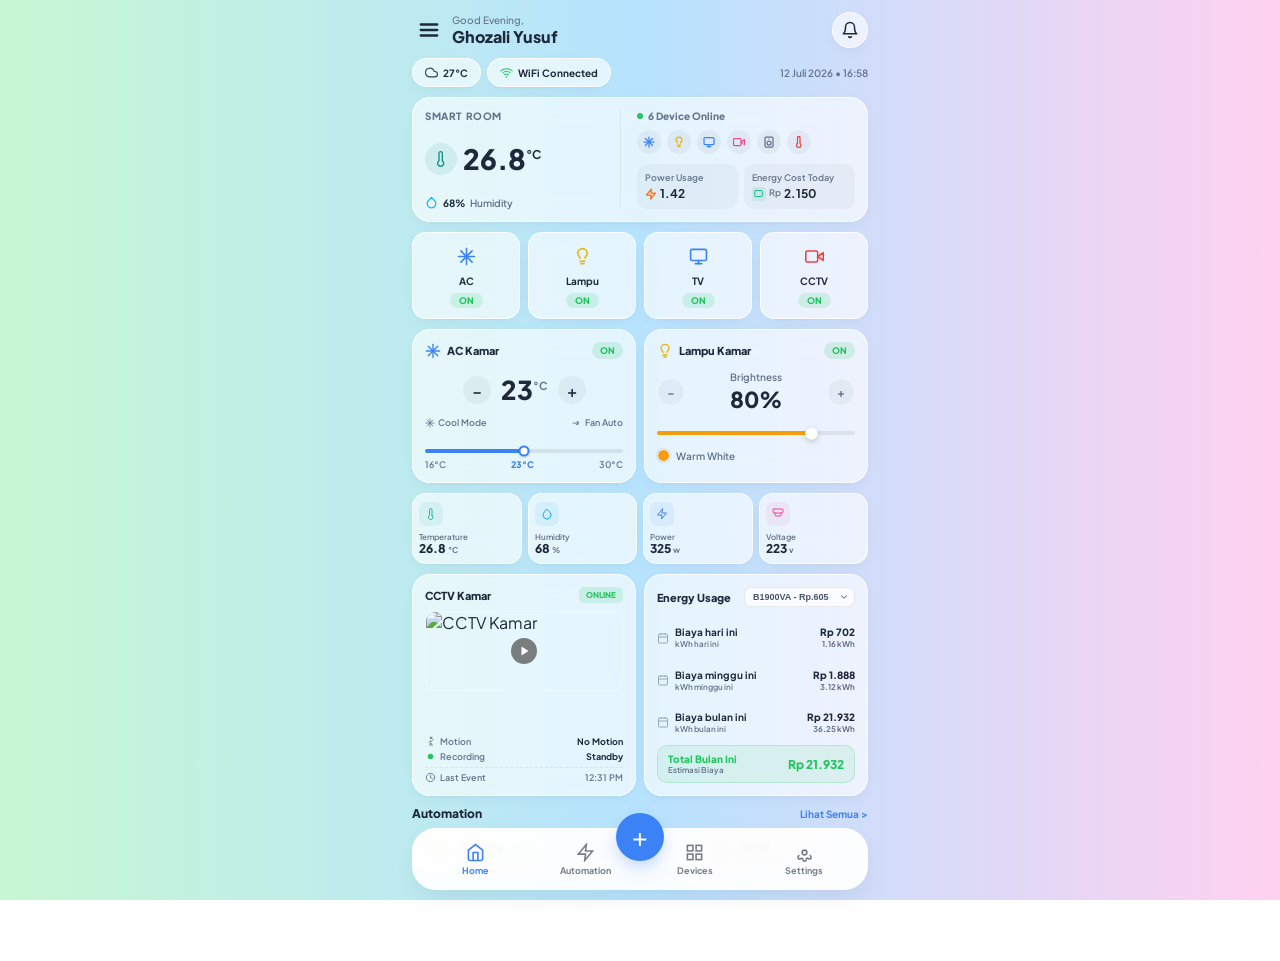
==== commit 59f4f0e3: "Update index.html" ====
--- a/index.html
+++ b/index.html
@@ -87,7 +87,7 @@
             <span>Power Usage</span>
             <div class="energy-mini-val">
               <svg class="mini-bolt" viewBox="0 0 24 24" fill="none" stroke="#f97316" stroke-width="2.5" stroke-linecap="round" stroke-linejoin="round"><polygon points="13 2 3 14 12 14 11 22 21 10 12 10 13 2"></polygon></svg>
-              <strong id="txtMiniPower">1.42</strong><span class="unit">kW</span>
+              <strong id="txtMiniPower">1.42</strong>
             </div>
           </div>
           <div class="energy-mini">
@@ -284,11 +284,11 @@
                   <div class="energy-v2-details">
                       <div class="energy-v2-row">
                           <span class="energy-v2-label">Biaya hari ini</span>
-                          <strong class="energy-v2-val">Rp 702</strong>
+                          <strong class="energy-v2-val" id="txtEnergyTodayCost">Rp 702</strong>
                       </div>
                       <div class="energy-v2-row">
                           <span class="energy-v2-sub">kWh hari ini</span>
-                          <span class="energy-v2-sub-val">1.16 kWh</span>
+                          <span class="energy-v2-sub-val" id="txtEnergyTodayKwh">1.16 kWh</span>
                       </div>
                   </div>
               </div>
@@ -300,11 +300,11 @@
                   <div class="energy-v2-details">
                       <div class="energy-v2-row">
                           <span class="energy-v2-label">Biaya minggu ini</span>
-                          <strong class="energy-v2-val">Rp 1.888</strong>
+                          <strong class="energy-v2-val" id="txtEnergyWeekCost">Rp 1.888</strong>
                       </div>
                       <div class="energy-v2-row">
                           <span class="energy-v2-sub">kWh minggu ini</span>
-                          <span class="energy-v2-sub-val">3.12 kWh</span>
+                          <span class="energy-v2-sub-val" id="txtEnergyWeekKwh">3.12 kWh</span>
                       </div>
                   </div>
               </div>
@@ -316,11 +316,11 @@
                   <div class="energy-v2-details">
                       <div class="energy-v2-row">
                           <span class="energy-v2-label">Biaya bulan ini</span>
-                          <strong class="energy-v2-val">Rp 21.932</strong>
+                          <strong class="energy-v2-val" id="txtEnergyMonthCost">Rp 21.932</strong>
                       </div>
                       <div class="energy-v2-row">
                           <span class="energy-v2-sub">kWh bulan ini</span>
-                          <span class="energy-v2-sub-val">36.25 kWh</span>
+                          <span class="energy-v2-sub-val" id="txtEnergyMonthKwh">36.25 kWh</span>
                       </div>
                   </div>
               </div>
@@ -331,7 +331,7 @@
                   <strong>Total Bulan Ini</strong>
                   <span>Estimasi Biaya</span>
               </div>
-              <strong class="energy-footer-total">Rp 21.932</strong>
+              <strong class="energy-footer-total" id="txtEnergyFooterTotal">Rp 21.932</strong>
           </div>
       </div>
     </div>
--- a/style.css
+++ b/style.css
@@ -1,34 +1,70 @@
 /* =====================================================
-   SMART ROOM OS V2 — FULL CLEAN PRODUCTION STYLES
-   UPDATED FOR COMPACT BALANCING VIEW & TYPOGRAPHY
+   SMART ROOM OS V2 — PRODUCTION STYLESHEET
+   Refactored for pixel-accurate alignment with target design.
+   Organized by design tokens → layout → component sections.
 ===================================================== */
 
+/* ---------------------------------------------------
+   1. DESIGN TOKENS
+--------------------------------------------------- */
 :root {
+  /* Backgrounds */
   --bg-gradient: linear-gradient(90deg, #C8F7D4 0%, #B7E3FF 50%, #FFD1F0 100%);
   --white: #ffffff;
   --text: #1e293b;
   --text-grey: #64748b;
   --border: rgba(255, 255, 255, 0.8);
 
-  /* Accent Colors */
+  /* Accent colors */
   --accent-green: #22c55e;
-  --accent-red: #f43f5e;
-  --accent-cyan: #3b82f6;
+  --accent-red: #ef4444;
+  --accent-blue: #3b82f6;
+  --accent-cyan: #0ea5e9;
   --accent-pink: #ec4899;
   --accent-orange: #f97316;
-
-  /* Glassmorphism 60% Opacity */
-  --glass-bg: rgba(255, 255, 255, 0.6);
-  --glass-blur: blur(10px);
-
+  --accent-yellow: #eab308;
+  --accent-amber: #f59e0b;
+  --accent-teal: #0d9488;
+  --accent-purple: #8b5cf6;
+
+  /* Glassmorphism */
+  --glass-bg: rgba(255, 255, 255, 0.62);
+  --glass-blur: blur(12px);
+
+  /* Radius scale */
   --radius-xl: 24px;
   --radius-lg: 18px;
   --radius-md: 14px;
+  --radius-sm: 10px;
   --radius-full: 999px;
 
-  --shadow: 0 4px 15px -3px rgba(0, 0, 0, 0.01), 0 4px 6px -4px rgba(0, 0, 0, 0.01);
-}
-
+  /* Spacing scale */
+  --space-1: 4px;
+  --space-2: 6px;
+  --space-3: 8px;
+  --space-4: 10px;
+  --space-5: 12px;
+  --space-6: 14px;
+
+  /* Shadow */
+  --shadow: 0 4px 16px -4px rgba(30, 41, 59, 0.06), 0 2px 6px -2px rgba(30, 41, 59, 0.04);
+
+  /* Font sizes (type scale) */
+  --fs-2xs: 8px;
+  --fs-xs: 9px;
+  --fs-sm: 10px;
+  --fs-base: 11px;
+  --fs-md: 12px;
+  --fs-lg: 14px;
+  --fs-xl: 16px;
+  --fs-2xl: 22px;
+  --fs-3xl: 26px;
+  --fs-4xl: 28px;
+}
+
+/* ---------------------------------------------------
+   2. RESET & BASE
+--------------------------------------------------- */
 * {
   box-sizing: border-box;
   -webkit-tap-highlight-color: transparent;
@@ -54,186 +90,357 @@
   background: transparent;
 }
 
-/* APP CONTAINER - GAP DIPERKECIL AGAR RAPAT */
+svg { display: block; }
+
+/* ---------------------------------------------------
+   3. APP SHELL
+--------------------------------------------------- */
 .app-container {
   max-width: 480px;
   margin: 0 auto;
   min-height: 100vh;
   position: relative;
-  padding: 12px 12px 95px;
+  padding: var(--space-5) var(--space-5) 86px;
   display: flex;
   flex-direction: column;
-  gap: 8px; /* Kalibrasi kerapatan antar komponen */
-}
-
-/* HEADER */
-.main-header { display: flex; align-items: center; justify-content: space-between; padding: 0 4px; }
-.menu-btn { width: 36px; height: 36px; display: flex; align-items: center; justify-content: flex-start; color: var(--text); }
+  gap: var(--space-4);
+}
+
+/* ---------------------------------------------------
+   4. HEADER
+--------------------------------------------------- */
+.main-header { display: flex; align-items: center; justify-content: space-between; }
+.menu-btn { width: 34px; height: 34px; display: flex; align-items: center; justify-content: flex-start; color: var(--text); }
 .menu-btn svg { width: 22px; height: 22px; }
-.user-info { flex: 1; padding-left: 4px; }
-.user-info span { font-size: 11px; color: var(--text-grey); font-weight: 500; }
-.user-info h1 { font-size: 16px; font-weight: 800; color: var(--text); margin-top: 0px; }
+.user-info { flex: 1; padding-left: 6px; }
+.user-info span { font-size: var(--fs-sm); color: var(--text-grey); font-weight: 500; display: block; line-height: 1.3; }
+.user-info h1 { font-size: var(--fs-xl); font-weight: 800; color: var(--text); line-height: 1.25; }
 .notification-btn { width: 36px; height: 36px; display: flex; align-items: center; justify-content: center; border-radius: 50%; background: var(--glass-bg); backdrop-filter: var(--glass-blur); border: 1px solid var(--border); box-shadow: var(--shadow); }
 .notification-btn svg { width: 18px; height: 18px; color: var(--text); }
 
-/* QUICK STATS */
-.quick-stats-row { display: flex; align-items: center; gap: 6px; padding: 0 4px; }
-.stat-pill { display: inline-flex; align-items: center; gap: 4px; padding: 6px 12px; border-radius: var(--radius-full); background: var(--glass-bg); backdrop-filter: var(--glass-blur); border: 1px solid var(--border); box-shadow: var(--shadow); }
-.stat-svg { width: 12px; height: 12px; }
-.stat-value { font-size: 10px; font-weight: 700; color: var(--text); }
-.date-time-pill { margin-left: auto; font-size: 10px; font-weight: 600; color: var(--text-grey); }
-
-/* COMBINED OVERVIEW CARD */
-.combined-overview-card { background: var(--glass-bg); backdrop-filter: var(--glass-blur); border: 1px solid var(--border); border-radius: var(--radius-lg); padding: 12px; box-shadow: var(--shadow); display: flex; flex-direction: row; align-items: stretch; }
-.overview-left-panel { flex: 0.85; display: flex; flex-direction: column; justify-content: space-between; padding-right: 8px; }
-.panel-title-text { font-size: 10px; font-weight: 800; color: var(--text-grey); letter-spacing: 0.5px; }
-.sr-data-big { display: flex; align-items: center; gap: 6px; margin: 10px 0; }
-.icon-circle-toska { width: 32px; height: 32px; border-radius: 50%; background: rgba(13, 148, 136, 0.08); display: flex; align-items: center; justify-content: center; }
+/* ---------------------------------------------------
+   5. QUICK STATS ROW
+--------------------------------------------------- */
+.quick-stats-row { display: flex; align-items: center; gap: var(--space-2); }
+.stat-pill { display: inline-flex; align-items: center; gap: 5px; padding: 7px 12px; border-radius: var(--radius-full); background: var(--glass-bg); backdrop-filter: var(--glass-blur); border: 1px solid var(--border); box-shadow: var(--shadow); }
+.stat-svg { width: 13px; height: 13px; flex-shrink: 0; }
+.stat-value { font-size: var(--fs-sm); font-weight: 700; color: var(--text); white-space: nowrap; }
+.date-time-pill { margin-left: auto; font-size: var(--fs-sm); font-weight: 600; color: var(--text-grey); white-space: nowrap; }
+
+/* ---------------------------------------------------
+   6. COMBINED OVERVIEW CARD (Smart Room + Devices)
+--------------------------------------------------- */
+.combined-overview-card {
+  background: var(--glass-bg);
+  backdrop-filter: var(--glass-blur);
+  border: 1px solid var(--border);
+  border-radius: var(--radius-lg);
+  padding: var(--space-5);
+  box-shadow: var(--shadow);
+  display: flex;
+  align-items: stretch;
+}
+
+.overview-left-panel { flex: 0.9; display: flex; flex-direction: column; justify-content: space-between; padding-right: var(--space-3); }
+.panel-title-text { font-size: var(--fs-sm); font-weight: 800; color: var(--text-grey); letter-spacing: 0.6px; }
+
+.sr-data-big { display: flex; align-items: center; gap: var(--space-2); margin: var(--space-3) 0; }
+.icon-circle-toska { width: 32px; height: 32px; border-radius: 50%; background: rgba(13, 148, 136, 0.1); display: flex; align-items: center; justify-content: center; flex-shrink: 0; }
 .icon-circle-toska svg { width: 16px; height: 16px; }
 .sr-temp-wrapper { display: flex; align-items: flex-start; }
-.sr-temp-wrapper strong { font-size: 28px; font-weight: 800; color: var(--text); line-height: 1; }
-.sr-temp-wrapper .unit { font-size: 12px; font-weight: 700; margin-top: 1px; }
-.sr-data-sub { display: flex; align-items: center; gap: 4px; font-size: 10px; color: var(--text-grey); font-weight: 600; }
-.sr-data-sub strong { color: var(--text); }
-.overview-divider { width: 1px; background-color: rgba(0, 0, 0, 0.05); margin: 0 2px; }
-.overview-right-panel { flex: 1.15; display: flex; flex-direction: column; justify-content: space-between; padding-left: 8px; }
-.device-status-header { font-size: 10px; font-weight: 800; color: var(--text-grey); display: flex; align-items: center; gap: 4px; margin-bottom: 8px; }
-.dot-indicator { width: 5px; height: 5px; background-color: var(--accent-green); border-radius: 50%; }
-
-/* ONLINE ICONS */
-.online-icons-row { display: flex; gap: 6px; align-items: center; margin-bottom: 10px; }
-.device-icon-circle { display: flex; align-items: center; justify-content: center; width: 24px; height: 24px; border-radius: 50%; background: rgba(0, 0, 0, 0.04); }
-.device-icon-circle svg { width: 12px; height: 12px; stroke: #475569 !important; stroke-width: 2.5px !important; }
-
-/* ENERGY MINI GRID */
-.energy-mini-grid { display: grid; grid-template-columns: 1fr 1.05fr; gap: 6px; }
-.energy-mini { background: rgba(0, 0, 0, 0.02); border-radius: 10px; padding: 6px; }
-.energy-mini span { font-size: 9px; color: var(--text-grey); display: block; margin-bottom: 2px; font-weight: 600; }
-.energy-mini-val { font-size: 11px; font-weight: 800; display: flex; align-items: center; }
-.energy-mini-val strong { font-size: 12px; margin: 0 1px; }
-.energy-mini-val .unit { font-size: 9px; color: var(--text-grey); }
-.cost-icon-container { width: 14px; height: 14px; border-radius: 4px; background: rgba(16, 185, 129, 0.1); display: flex; align-items: center; justify-content: center; }
-.cost-currency { font-size: 9px; color: var(--text-grey); }
-
-/* DEVICE SUMMARY GRID */
-.device-summary-grid { display: grid; grid-template-columns: repeat(4, 1fr); gap: 8px; }
-.dev-summary { background: var(--glass-bg); backdrop-filter: var(--glass-blur); border: 1px solid var(--border); padding: 10px 4px; border-radius: var(--radius-md); display: flex; flex-direction: column; align-items: center; box-shadow: var(--shadow); }
-.dev-sum-icon { font-size: 18px; margin-bottom: 4px; }
-.dev-sum-label { font-size: 10px; font-weight: 700; color: var(--text); margin-bottom: 6px; }
-.status-ov { font-size: 9px; font-weight: 800; padding: 2px 8px; border-radius: var(--radius-full); background: rgba(0, 0, 0, 0.04); color: var(--text-grey); }
+.sr-temp-wrapper strong { font-size: var(--fs-4xl); font-weight: 800; color: var(--text); line-height: 1; }
+.sr-temp-wrapper .unit { font-size: var(--fs-md); font-weight: 700; margin-top: 2px; color: var(--text); }
+
+.sr-data-sub { display: flex; align-items: center; gap: 5px; font-size: var(--fs-sm); color: var(--text-grey); font-weight: 600; }
+.sr-data-sub svg { width: 13px; height: 13px; flex-shrink: 0; }
+.sr-data-sub strong { color: var(--text); font-weight: 700; }
+
+.overview-divider { width: 1px; background-color: rgba(0, 0, 0, 0.06); margin: 0 var(--space-3); }
+
+.overview-right-panel { flex: 1.1; display: flex; flex-direction: column; justify-content: space-between; padding-left: var(--space-3); }
+.device-status-header { font-size: var(--fs-sm); font-weight: 800; color: var(--text-grey); display: flex; align-items: center; gap: 5px; margin-bottom: var(--space-3); }
+.dot-indicator { width: 6px; height: 6px; background-color: var(--accent-green); border-radius: 50%; flex-shrink: 0; }
+
+/* Online device icons row */
+.online-icons-row { display: flex; gap: var(--space-2); align-items: center; margin-bottom: var(--space-4); flex-wrap: wrap; }
+.device-icon-circle { display: flex; align-items: center; justify-content: center; width: 24px; height: 24px; border-radius: 50%; background: rgba(0, 0, 0, 0.045); flex-shrink: 0; }
+.device-icon-circle svg { width: 12px; height: 12px; }
+
+/* Energy mini grid (Power Usage / Energy Cost Today) */
+.energy-mini-grid { display: grid; grid-template-columns: 1fr 1.1fr; gap: var(--space-2); }
+.energy-mini { background: rgba(0, 0, 0, 0.03); border-radius: var(--radius-sm); padding: var(--space-3); }
+.energy-mini span { font-size: var(--fs-xs); color: var(--text-grey); display: block; margin-bottom: 3px; font-weight: 600; }
+.energy-mini-val { font-size: var(--fs-md); font-weight: 800; display: flex; align-items: center; color: var(--text); }
+.energy-mini-val strong { font-size: var(--fs-md); margin: 0 2px 0 3px; }
+.energy-mini-val .unit { font-size: var(--fs-xs); font-weight: 700; color: var(--text-grey); margin-left: 1px; }
+.mini-bolt { width: 12px; height: 12px; flex-shrink: 0; }
+.cost-icon-container { width: 14px; height: 14px; border-radius: 4px; background: rgba(16, 185, 129, 0.12); display: flex; align-items: center; justify-content: center; flex-shrink: 0; }
+.cost-icon-container svg { width: 9px; height: 9px; }
+.cost-currency { font-size: var(--fs-xs); color: var(--text-grey); font-weight: 700; margin-left: 3px; }
+
+/* ---------------------------------------------------
+   7. DEVICE SUMMARY GRID (quick access row)
+--------------------------------------------------- */
+.device-summary-grid { display: grid; grid-template-columns: repeat(4, 1fr); gap: var(--space-3); }
+.dev-summary {
+  background: var(--glass-bg);
+  backdrop-filter: var(--glass-blur);
+  border: 1px solid var(--border);
+  padding: var(--space-4) var(--space-1);
+  border-radius: var(--radius-md);
+  display: flex;
+  flex-direction: column;
+  align-items: center;
+  box-shadow: var(--shadow);
+  gap: var(--space-1);
+}
+.dev-sum-icon { width: 26px; height: 26px; display: flex; align-items: center; justify-content: center; margin-bottom: 2px; }
+.dev-sum-icon svg { width: 19px; height: 19px; }
+.dev-sum-label { font-size: var(--fs-sm); font-weight: 700; color: var(--text); }
+.status-ov { font-size: var(--fs-xs); font-weight: 800; padding: 2px 9px; border-radius: var(--radius-full); background: rgba(0, 0, 0, 0.05); color: var(--text-grey); margin-top: 2px; }
 .dev-summary.active .status-ov { background: rgba(34, 197, 94, 0.15); color: var(--accent-green); }
 
-/* CONTROLS (AC & LAMP) */
-.controls-grid { display: grid; grid-template-columns: 1fr 1fr; gap: 8px; }
-.ctrl-card { background: var(--glass-bg); backdrop-filter: var(--glass-blur); border: 1px solid var(--border); padding: 12px; border-radius: var(--radius-lg); box-shadow: var(--shadow); display: flex; flex-direction: column; justify-content: space-between; }
-.ctrl-card-head { display: flex; align-items: center; gap: 4px; margin-bottom: 12px; }
-.ctrl-icon { font-size: 14px; }
-.ctrl-label { font-size: 11px; font-weight: 800; flex: 1; }
-.badge-status-on { font-size: 9px; font-weight: 800; color: var(--accent-green); background: rgba(34, 197, 94, 0.15); padding: 2px 6px; border-radius: 4px; }
-.ac-main { display: flex; align-items: center; justify-content: center; gap: 10px; margin-bottom: 8px; }
-.temp-ctrl-round { width: 28px; height: 28px; background: rgba(0, 0, 0, 0.04); border-radius: 50%; font-size: 16px; font-weight: 600; display: flex; align-items: center; justify-content: center; color: var(--text); }
+/* Icon color coding shared by dev-summary & control cards */
+.icon-ac { color: var(--accent-blue); }
+.icon-lamp { color: var(--accent-yellow); }
+.icon-tv { color: var(--accent-blue); }
+.icon-cctv { color: var(--accent-red); }
+
+/* ---------------------------------------------------
+   8. CONTROLS GRID (AC & Lampu cards)
+--------------------------------------------------- */
+.controls-grid { display: grid; grid-template-columns: 1fr 1fr; gap: var(--space-3); }
+.ctrl-card {
+  background: var(--glass-bg);
+  backdrop-filter: var(--glass-blur);
+  border: 1px solid var(--border);
+  padding: var(--space-5);
+  border-radius: var(--radius-lg);
+  box-shadow: var(--shadow);
+  display: flex;
+  flex-direction: column;
+  justify-content: space-between;
+}
+.ctrl-card-head { display: flex; align-items: center; gap: var(--space-2); margin-bottom: var(--space-5); }
+.ctrl-icon { width: 16px; height: 16px; flex-shrink: 0; display: flex; align-items: center; justify-content: center; }
+.ctrl-icon svg { width: 16px; height: 16px; }
+.ctrl-label { font-size: var(--fs-base); font-weight: 800; flex: 1; }
+.badge-status-on { font-size: var(--fs-xs); font-weight: 800; color: var(--accent-green); background: rgba(34, 197, 94, 0.15); padding: 3px 8px; border-radius: var(--radius-full); }
+
+/* AC control body */
+.ac-main { display: flex; align-items: center; justify-content: center; gap: var(--space-4); margin-bottom: var(--space-3); }
+.temp-ctrl-round { width: 28px; height: 28px; background: rgba(0, 0, 0, 0.045); border-radius: 50%; font-size: var(--fs-xl); font-weight: 600; display: flex; align-items: center; justify-content: center; color: var(--text); }
 .temp-display { display: flex; align-items: flex-start; }
-.temp-display strong { font-size: 26px; font-weight: 800; line-height: 1; }
-.temp-display .unit { font-size: 11px; font-weight: 700; margin-top: 1px; color: var(--text-grey); }
-.ac-meta-grid, .lamp-meta-grid { display: flex; justify-content: space-between; font-size: 9px; color: var(--text-grey); font-weight: 600; margin-bottom: 8px; }
-.ac-slider-v2 { margin-top: 8px; }
+.temp-display strong { font-size: var(--fs-3xl); font-weight: 800; line-height: 1; }
+.temp-display .unit { font-size: var(--fs-base); font-weight: 700; margin-top: 2px; color: var(--text-grey); }
+
+.ac-meta-grid, .lamp-meta-grid { display: flex; justify-content: space-between; font-size: var(--fs-xs); color: var(--text-grey); font-weight: 600; margin-bottom: var(--space-3); }
+.ac-meta { display: flex; align-items: center; gap: 3px; }
+.ac-meta svg { width: 10px; height: 10px; }
+
+.ac-slider-v2 { margin-top: var(--space-3); }
 .ac-track { height: 4px; background: rgba(0, 0, 0, 0.08); border-radius: var(--radius-full); position: relative; }
-.ac-fill { height: 100%; background: var(--accent-cyan); border-radius: var(--radius-full); }
-.ac-thumb { width: 10px; height: 10px; background: var(--white); border: 2.5px solid var(--accent-cyan); border-radius: 50%; position: absolute; top: 50%; transform: translate(-50%, -50%); }
-.ac-range-labels { display: flex; justify-content: space-between; font-size: 9px; font-weight: 600; color: var(--text-grey); margin-top: 4px; }
-.active-temp-label { color: var(--accent-cyan); font-weight: 800; }
-
-/* KONTROL LAMPU KAMAR */
-.lamp-brightness-container { display: flex; align-items: center; justify-content: space-between; margin-bottom: 12px; padding: 0 2px; }
-.lamp-brightness-display { display: flex; flex-direction: column; align-items: center; gap: 1px; }
-.lamp-brightness-display span { font-size: 10px; color: var(--text-grey); font-weight: 600; }
-.lamp-brightness-display strong { font-size: 22px; color: var(--text); font-weight: 800; }
-.lamp-round-btn { width: 28px; height: 28px; border-radius: 50%; background: rgba(0, 0, 0, 0.03); border: 1px solid rgba(255, 255, 255, 0.5); display: flex; align-items: center; justify-content: center; font-size: 12px; font-weight: 700; color: var(--text-grey); }
+.ac-fill { height: 100%; background: var(--accent-blue); border-radius: var(--radius-full); }
+.ac-thumb { width: 11px; height: 11px; background: var(--white); border: 2.5px solid var(--accent-blue); border-radius: 50%; position: absolute; top: 50%; transform: translate(-50%, -50%); box-shadow: 0 1px 3px rgba(0, 0, 0, 0.15); }
+.ac-range-labels { display: flex; justify-content: space-between; font-size: var(--fs-xs); font-weight: 600; color: var(--text-grey); margin-top: var(--space-2); }
+.active-temp-label { color: var(--accent-blue); font-weight: 800; }
+
+/* Lampu control body */
+.lamp-brightness-container { display: flex; align-items: center; justify-content: space-between; margin-bottom: var(--space-5); }
+.lamp-brightness-display { display: flex; flex-direction: column; align-items: center; gap: 2px; }
+.lamp-brightness-display span { font-size: var(--fs-sm); color: var(--text-grey); font-weight: 600; }
+.lamp-brightness-display strong { font-size: var(--fs-2xl); color: var(--text); font-weight: 800; }
+.lamp-round-btn { width: 28px; height: 28px; border-radius: 50%; background: rgba(0, 0, 0, 0.035); border: 1px solid rgba(255, 255, 255, 0.5); display: flex; align-items: center; justify-content: center; font-size: var(--fs-md); font-weight: 700; color: var(--text-grey); }
+.lamp-slider-row { margin-bottom: var(--space-3); }
 .target-range-wrap-v2 { position: relative; width: 100%; height: 16px; display: flex; align-items: center; }
-.lamp-bar-v2 { width: 100%; height: 4px; background: rgba(0, 0, 0, 0.06); border-radius: var(--radius-full); position: absolute; top: 50%; transform: translateY(-50%); pointer-events: none; }
-#lampBarFilled { height: 100%; background: #f59e0b; border-radius: var(--radius-full); }
+.lamp-bar-v2 { width: 100%; height: 4px; background: rgba(0, 0, 0, 0.07); border-radius: var(--radius-full); position: absolute; top: 50%; transform: translateY(-50%); pointer-events: none; }
+#lampBarFilled { height: 100%; background: var(--accent-amber); border-radius: var(--radius-full); }
 .brightness-slider-v2 { position: absolute; width: 100%; height: 100%; margin: 0; cursor: pointer; -webkit-appearance: none; appearance: none; background: transparent; }
-.brightness-slider-v2::-webkit-slider-thumb { -webkit-appearance: none; appearance: none; width: 12px; height: 12px; border-radius: 50%; background: var(--white); border: 1px solid rgba(0, 0, 0, 0.05); box-shadow: 0 2px 4px rgba(0, 0, 0, 0.15); }
-.color-row { display: flex; align-items: center; gap: 6px; margin-top: 4px; }
-.color-pill-yellow { width: 12px; height: 12px; border-radius: 50%; background: #f59e0b; border: 1.5px solid var(--white); box-shadow: 0 0 0 1px rgba(0, 0, 0, 0.1); }
-
-/* CLIMATE LIST */
-.climate-grid { display: grid; grid-template-columns: 1fr 1fr; gap: 8px; }
-.climate-item { background: var(--glass-bg); backdrop-filter: var(--glass-blur); border: 1px solid var(--border); padding: 10px 12px; border-radius: var(--radius-md); display: flex; align-items: center; gap: 10px; box-shadow: var(--shadow); }
-.cl-icon { width: 28px; height: 28px; border-radius: 8px; display: flex; align-items: center; justify-content: center; }
-.cl-icon.pink { background: rgba(13, 148, 136, 0.06); }
-.cl-icon.cyan { background: rgba(14, 165, 233, 0.06); }
-.cl-icon.orange { background: rgba(59, 130, 246, 0.06); }
-.cl-icon.red { background: rgba(236, 72, 153, 0.06); }
-.cl-icon svg { width: 14px; height: 14px; }
-.cl-label { font-size: 9px; color: var(--text-grey); display: block; font-weight: 600; }
-.cl-info-row { display: flex; align-items: flex-end; margin-top: 1px; }
-.cl-info-row strong { font-size: 14px; font-weight: 800; color: var(--text); line-height: 1; }
-.cl-info-row .unit { font-size: 10px; color: var(--text-grey); font-weight: 700; margin-left: 1px; }
-
-/* CCTV & ENERGY USAGE GRIDS SIMETRIS (EQUAL HEIGHT) */
-.cctv-chart-grid { display: grid; grid-template-columns: 1fr 1fr; gap: 8px; width: 100%; }
-.cctv-card-v2, .energy-chart-card { background: var(--glass-bg); backdrop-filter: var(--glass-blur); border: 1px solid var(--border); padding: 12px; display: flex; flex-direction: column; justify-content: space-between; height: 235px; border-radius: var(--radius-lg); box-shadow: var(--shadow); }
-
-.cctv-card-top { display: flex; justify-content: space-between; align-items: center; margin-bottom: 6px; }
-.cctv-title, .energy-title { font-size: 11px; font-weight: 800; color: var(--text); }
-.cctv-status-badge { font-size: 8px; font-weight: 800; color: var(--accent-green); background: rgba(34, 197, 94, 0.15); padding: 2px 6px; border-radius: 4px; }
-.cctv-stream-container { width: 100%; height: 78px; border-radius: 10px; overflow: hidden; position: relative; border: 1px solid rgba(255, 255, 255, 0.3); margin-bottom: 4px; }
-.cctv-video-mock { width: 100%; height: 100%; object-fit: cover; }
-.cctv-play-btn { position: absolute; top: 50%; left: 50%; transform: translate(-50%, -50%); width: 24px; height: 24px; border-radius: 50%; background: rgba(0, 0, 0, 0.5); color: var(--white); display: flex; align-items: center; justify-content: center; backdrop-filter: blur(2px); }
-.cctv-meta-rows { display: flex; flex-direction: column; gap: 3px; margin-top: auto; }
-.cctv-row { display: flex; justify-content: space-between; font-size: 9px; font-weight: 600; color: var(--text-grey); }
+.brightness-slider-v2::-webkit-slider-thumb { -webkit-appearance: none; appearance: none; width: 13px; height: 13px; border-radius: 50%; background: var(--white); border: 1px solid rgba(0, 0, 0, 0.06); box-shadow: 0 2px 5px rgba(0, 0, 0, 0.18); }
+.brightness-slider-v2::-moz-range-thumb { width: 13px; height: 13px; border-radius: 50%; background: var(--white); border: 1px solid rgba(0, 0, 0, 0.06); box-shadow: 0 2px 5px rgba(0, 0, 0, 0.18); }
+.color-row { display: flex; align-items: center; gap: var(--space-2); }
+.color-pill-yellow { width: 13px; height: 13px; border-radius: 50%; background: var(--accent-amber); border: 1.5px solid var(--white); box-shadow: 0 0 0 1px rgba(0, 0, 0, 0.1); flex-shrink: 0; }
+.color-row span { font-size: var(--fs-sm); font-weight: 600; color: var(--text-grey); }
+
+/* ---------------------------------------------------
+   9. SENSOR / CLIMATE GRID
+--------------------------------------------------- */
+.climate-grid { display: grid; grid-template-columns: repeat(4, 1fr); gap: var(--space-2); }
+.climate-item {
+  background: var(--glass-bg);
+  backdrop-filter: var(--glass-blur);
+  border: 1px solid var(--border);
+  padding: var(--space-3) var(--space-2);
+  border-radius: var(--radius-md);
+  display: flex;
+  flex-direction: column;
+  align-items: flex-start;
+  gap: 6px;
+  box-shadow: var(--shadow);
+}
+.cl-icon { width: 24px; height: 24px; border-radius: 7px; display: flex; align-items: center; justify-content: center; flex-shrink: 0; }
+.cl-icon.pink { background: rgba(13, 148, 136, 0.08); }
+.cl-icon.cyan { background: rgba(14, 165, 233, 0.08); }
+.cl-icon.orange { background: rgba(59, 130, 246, 0.08); }
+.cl-icon.red { background: rgba(236, 72, 153, 0.08); }
+.cl-icon svg { width: 12px; height: 12px; }
+.cl-label { font-size: var(--fs-2xs); color: var(--text-grey); display: block; font-weight: 600; margin-bottom: 1px; white-space: nowrap; }
+.cl-info-row { display: flex; align-items: flex-end; }
+.cl-info-row strong { font-size: var(--fs-md); font-weight: 800; color: var(--text); line-height: 1; }
+.cl-info-row .unit { font-size: var(--fs-2xs); color: var(--text-grey); font-weight: 700; margin-left: 2px; }
+
+/* ---------------------------------------------------
+   10. CCTV & ENERGY USAGE (paired equal-height cards)
+--------------------------------------------------- */
+.cctv-chart-grid { display: grid; grid-template-columns: 1fr 1fr; gap: var(--space-3); width: 100%; }
+.cctv-card-v2, .energy-chart-card {
+  background: var(--glass-bg);
+  backdrop-filter: var(--glass-blur);
+  border: 1px solid var(--border);
+  padding: var(--space-5);
+  display: flex;
+  flex-direction: column;
+  justify-content: space-between;
+  height: 222px;
+  border-radius: var(--radius-lg);
+  box-shadow: var(--shadow);
+}
+
+.cctv-card-top { display: flex; justify-content: space-between; align-items: center; margin-bottom: var(--space-3); }
+.cctv-title, .energy-title { font-size: var(--fs-base); font-weight: 800; color: var(--text); }
+.cctv-status-badge { font-size: var(--fs-2xs); font-weight: 800; color: var(--accent-green); background: rgba(34, 197, 94, 0.15); padding: 3px 7px; border-radius: 5px; }
+.cctv-stream-container { width: 100%; height: 80px; border-radius: var(--radius-sm); overflow: hidden; position: relative; border: 1px solid rgba(255, 255, 255, 0.35); margin-bottom: var(--space-2); flex-shrink: 0; }
+.cctv-video-mock { width: 100%; height: 100%; object-fit: cover; display: block; }
+.cctv-play-btn { position: absolute; top: 50%; left: 50%; transform: translate(-50%, -50%); width: 26px; height: 26px; border-radius: 50%; background: rgba(0, 0, 0, 0.5); color: var(--white); display: flex; align-items: center; justify-content: center; backdrop-filter: blur(2px); }
+.cctv-play-btn svg { width: 12px; height: 12px; margin-left: 1px; }
+.cctv-meta-rows { display: flex; flex-direction: column; gap: 4px; margin-top: auto; }
+.cctv-row { display: flex; justify-content: space-between; align-items: center; font-size: var(--fs-xs); font-weight: 600; color: var(--text-grey); }
 .cctv-row strong { color: var(--text); font-weight: 700; }
-.cctv-row-time { display: flex; justify-content: space-between; font-size: 9px; font-weight: 600; color: var(--text-grey); border-top: 1px dashed rgba(0, 0, 0, 0.05); padding-top: 3px; margin-top: 1px; }
-
-/* RE-DESIGN MANAGEMENT ENERGY USAGE CARD */
-.energy-card-top { display: flex; justify-content: space-between; align-items: center; margin-bottom: 8px; gap: 4px; }
+.cctv-row-label { display: flex; align-items: center; gap: 4px; }
+.cctv-row-icon { width: 11px; height: 11px; flex-shrink: 0; color: var(--text-grey); }
+.cctv-row-icon.dot-rec { color: var(--accent-green); }
+.cctv-row-time { display: flex; justify-content: space-between; align-items: center; font-size: var(--fs-xs); font-weight: 600; color: var(--text-grey); border-top: 1px dashed rgba(0, 0, 0, 0.07); padding-top: 4px; margin-top: 1px; }
+
+/* Energy Usage card — functionality untouched, styling polished only */
+.energy-card-top { display: flex; justify-content: space-between; align-items: center; margin-bottom: var(--space-3); gap: var(--space-2); }
 .energy-dropdown-wrapper { position: relative; display: inline-flex; align-items: center; max-width: 65%; }
-.energy-dropdown-select { appearance: none; background: rgba(255, 255, 255, 0.7); border: 1px solid rgba(0, 0, 0, 0.08); padding: 3px 18px 3px 6px; border-radius: 6px; font-size: 9px; font-weight: 700; color: #475569; cursor: pointer; width: 100%; text-overflow: ellipsis; white-space: nowrap; }
-.energy-dropdown-wrapper .dropdown-icon { width: 10px; height: 10px; position: absolute; right: 5px; pointer-events: none; color: #64748b; }
-
-.energy-v2-list { display: flex; flex-direction: column; gap: 6px; flex: 1; justify-content: center; }
-.energy-v2-group { display: flex; align-items: center; gap: 6px; }
-.energy-v2-icon { width: 12px; height: 12px; color: var(--text-grey); opacity: 0.6; display: flex; align-items: center; }
+.energy-dropdown-select { appearance: none; background: rgba(255, 255, 255, 0.75); border: 1px solid rgba(0, 0, 0, 0.08); padding: 4px 20px 4px 8px; border-radius: 7px; font-size: var(--fs-xs); font-weight: 700; color: #475569; cursor: pointer; width: 100%; text-overflow: ellipsis; white-space: nowrap; overflow: hidden; }
+.energy-dropdown-wrapper .dropdown-icon { width: 10px; height: 10px; position: absolute; right: 6px; pointer-events: none; color: var(--text-grey); }
+
+.energy-v2-list { display: flex; flex-direction: column; gap: var(--space-3); flex: 1; justify-content: space-evenly; }
+.energy-v2-group { display: flex; align-items: center; gap: var(--space-2); }
+.energy-v2-icon { width: 12px; height: 12px; color: var(--text-grey); opacity: 0.6; display: flex; align-items: center; flex-shrink: 0; }
 .energy-v2-icon svg { width: 100%; height: 100%; }
-.energy-v2-details { flex: 1; display: flex; flex-direction: column; }
+.energy-v2-details { flex: 1; display: flex; flex-direction: column; gap: 1px; }
 .energy-v2-row { display: flex; justify-content: space-between; align-items: center; }
-.energy-v2-label { font-size: 10px; font-weight: 700; color: var(--text); }
-.energy-v2-val { font-size: 10px; font-weight: 800; color: var(--text); }
-.energy-v2-sub { font-size: 8px; font-weight: 600; color: var(--text-grey); }
-.energy-v2-sub-val { font-size: 8px; font-weight: 700; color: var(--text-grey); }
-
-.energy-v2-footer { display: flex; justify-content: space-between; align-items: center; background: rgba(34, 197, 94, 0.08); border: 1px solid rgba(34, 197, 94, 0.2); border-radius: 8px; padding: 6px 10px; margin-top: auto; }
+.energy-v2-label { font-size: var(--fs-sm); font-weight: 700; color: var(--text); }
+.energy-v2-val { font-size: var(--fs-sm); font-weight: 800; color: var(--text); }
+.energy-v2-sub { font-size: var(--fs-2xs); font-weight: 600; color: var(--text-grey); }
+.energy-v2-sub-val { font-size: var(--fs-2xs); font-weight: 700; color: var(--text-grey); }
+
+.energy-v2-footer { display: flex; justify-content: space-between; align-items: center; background: rgba(34, 197, 94, 0.09); border: 1px solid rgba(34, 197, 94, 0.2); border-radius: var(--radius-sm); padding: 7px 10px; margin-top: auto; }
 .energy-footer-text { display: flex; flex-direction: column; }
-.energy-footer-text strong { font-size: 10px; font-weight: 800; color: var(--accent-green); }
-.energy-footer-text span { font-size: 8px; font-weight: 600; color: var(--text-grey); }
-.energy-footer-total { font-size: 12px; font-weight: 800; color: var(--accent-green); }
-
-/* AUTOMATION SCENES */
-.automation-section .section-head { display: flex; justify-content: space-between; align-items: center; margin-bottom: 6px; padding: 0 4px; }
-.automation-section h2 { font-size: 12px; font-weight: 800; color: var(--text); }
-.see-all { font-size: 10px; color: var(--accent-cyan); text-decoration: none; font-weight: 700; }
-.automation-grid { display: flex; gap: 8px; overflow-x: auto; padding-bottom: 2px; scrollbar-width: none; }
+.energy-footer-text strong { font-size: var(--fs-sm); font-weight: 800; color: var(--accent-green); }
+.energy-footer-text span { font-size: var(--fs-2xs); font-weight: 600; color: var(--text-grey); }
+.energy-footer-total { font-size: var(--fs-md); font-weight: 800; color: var(--accent-green); }
+
+/* ---------------------------------------------------
+   11. AUTOMATION SCENES
+--------------------------------------------------- */
+.automation-section .section-head { display: flex; justify-content: space-between; align-items: center; margin-bottom: var(--space-3); }
+.automation-section h2 { font-size: var(--fs-md); font-weight: 800; color: var(--text); }
+.see-all { font-size: var(--fs-sm); color: var(--accent-blue); text-decoration: none; font-weight: 700; }
+.automation-grid { display: flex; gap: var(--space-3); overflow-x: auto; padding-bottom: 2px; scrollbar-width: none; }
 .automation-grid::-webkit-scrollbar { display: none; }
-.auto-card { background: var(--glass-bg); backdrop-filter: var(--glass-blur); border: 1px solid var(--border); padding: 6px 12px; border-radius: 20px; display: flex; align-items: center; gap: 8px; box-shadow: var(--shadow); min-width: 125px; flex: 0 0 auto; }
-.auto-card.default { background: rgba(255, 252, 240, 0.7); }
-.auto-card.sleep { background: rgba(245, 243, 255, 0.7); }
-.auto-card.away { background: rgba(255, 245, 245, 0.7); }
-.auto-icon { font-size: 16px; }
-.auto-text strong { font-size: 11px; font-weight: 800; color: var(--text); }
-.auto-text span { font-size: 8px; color: var(--text-grey); font-weight: 600; }
-.play-scene-round { width: 22px; height: 22px; background: rgba(59, 130, 246, 0.12); border-radius: 50%; display: flex; align-items: center; justify-content: center; color: var(--accent-cyan); }
+.auto-card {
+  background: var(--glass-bg);
+  backdrop-filter: var(--glass-blur);
+  border: 1px solid var(--border);
+  padding: var(--space-3) var(--space-5);
+  border-radius: var(--radius-xl);
+  display: flex;
+  align-items: center;
+  gap: var(--space-3);
+  box-shadow: var(--shadow);
+  min-width: 128px;
+  flex: 0 0 auto;
+}
+.auto-card.default { background: rgba(255, 250, 235, 0.75); }
+.auto-card.sleep { background: rgba(240, 237, 255, 0.75); }
+.auto-card.away { background: rgba(255, 238, 238, 0.75); }
+.auto-icon { width: 26px; height: 26px; border-radius: 50%; display: flex; align-items: center; justify-content: center; flex-shrink: 0; }
+.auto-icon svg { width: 15px; height: 15px; }
+.auto-icon.sun { background: rgba(249, 115, 22, 0.15); color: var(--accent-orange); }
+.auto-icon.moon { background: rgba(139, 92, 246, 0.15); color: var(--accent-purple); }
+.auto-icon.home { background: rgba(239, 68, 68, 0.15); color: var(--accent-red); }
+.auto-text { display: flex; flex-direction: column; gap: 1px; }
+.auto-text strong { font-size: var(--fs-base); font-weight: 800; color: var(--text); }
+.auto-text span { font-size: var(--fs-2xs); color: var(--text-grey); font-weight: 600; }
+.play-scene-round { width: 23px; height: 23px; background: rgba(59, 130, 246, 0.13); border-radius: 50%; display: flex; align-items: center; justify-content: center; color: var(--accent-blue); margin-left: auto; flex-shrink: 0; }
 .play-scene-round svg { width: 10px; height: 10px; fill: currentColor; }
 
-/* BOTTOM FIXED NAV DOCK */
-.bottom-nav.nav-bar-v2 { position: fixed; left: 50%; bottom: 8px; transform: translateX(-50%); width: calc(100% - 24px); max-width: 456px; height: 62px; background: rgba(255, 255, 255, 0.9); backdrop-filter: blur(20px); border-radius: var(--radius-xl); display: flex; align-items: center; justify-content: space-around; box-shadow: 0 10px 25px -5px rgba(0, 0, 0, 0.05); z-index: 9999; border: 1px solid rgba(255, 255, 255, 0.6); padding: 0 8px; }
-.bottom-nav button { display: flex; flex-direction: column; align-items: center; justify-content: center; gap: 2px; opacity: 0.6; color: var(--text); width: 55px; }
-.bottom-nav button.active { opacity: 1; color: var(--accent-cyan); }
-.nav-svg { width: 18px; height: 18px; }
-.nav-label { font-size: 9px; font-weight: 700; display: block; }
-.bottom-nav .center-action-v2 { position: absolute; top: -16px; left: 50%; transform: translateX(-50%); width: 48px; height: 48px; border-radius: 50%; background: var(--accent-cyan); color: var(--white); display: flex; align-items: center; justify-content: center; box-shadow: 0 8px 16px -3px rgba(59, 130, 246, 0.3); opacity: 1 !important; z-index: 10000; }
+/* ---------------------------------------------------
+   12. BOTTOM FIXED NAVIGATION DOCK
+--------------------------------------------------- */
+.bottom-nav.nav-bar-v2 {
+  position: fixed;
+  left: 50%;
+  bottom: 10px;
+  transform: translateX(-50%);
+  width: calc(100% - 24px);
+  max-width: 456px;
+  height: 62px;
+  background: rgba(255, 255, 255, 0.92);
+  backdrop-filter: blur(20px);
+  border-radius: var(--radius-xl);
+  display: flex;
+  align-items: center;
+  justify-content: space-around;
+  box-shadow: 0 10px 25px -5px rgba(0, 0, 0, 0.08);
+  z-index: 9999;
+  border: 1px solid rgba(255, 255, 255, 0.6);
+  padding: 0 var(--space-3);
+}
+.bottom-nav button { display: flex; flex-direction: column; align-items: center; justify-content: center; gap: 3px; opacity: 0.6; color: var(--text); width: 55px; }
+.bottom-nav button.active { opacity: 1; color: var(--accent-blue); }
+.nav-svg { width: 19px; height: 19px; }
+.nav-label { font-size: var(--fs-xs); font-weight: 700; display: block; }
+.bottom-nav .center-action-v2 {
+  position: absolute;
+  top: -16px;
+  left: 50%;
+  transform: translateX(-50%);
+  width: 48px;
+  height: 48px;
+  border-radius: 50%;
+  background: var(--accent-blue);
+  color: var(--white);
+  display: flex;
+  align-items: center;
+  justify-content: center;
+  box-shadow: 0 8px 18px -3px rgba(59, 130, 246, 0.35);
+  opacity: 1 !important;
+  z-index: 10000;
+}
 .bottom-nav .center-action-v2 span { font-size: 26px; font-weight: 400; line-height: 1; margin-top: -2px; }
 
-/* INTERACTION TRANSITIONS */
-.ctrl-card, .auto-card, .dev-summary { transition: transform 0.15s ease, opacity 0.15s ease; }
+/* ---------------------------------------------------
+   13. INTERACTION / TRANSITIONS
+--------------------------------------------------- */
+.ctrl-card, .auto-card, .dev-summary, .badge-status-on, .temp-ctrl-round, .lamp-round-btn, .play-scene-round {
+  transition: transform 0.15s ease, opacity 0.15s ease, background 0.15s ease;
+}
 .ctrl-card:active, .auto-card:active, .dev-summary:active { transform: scale(0.98); opacity: 0.95; }
+.badge-status-on:active, .temp-ctrl-round:active, .lamp-round-btn:active { transform: scale(0.92); }
+
+/* ---------------------------------------------------
+   14. RESPONSIVE ADJUSTMENTS
+--------------------------------------------------- */
+@media (max-width: 360px) {
+  .app-container { padding: var(--space-4) var(--space-4) 86px; }
+  .sr-temp-wrapper strong { font-size: 24px; }
+  .cctv-card-v2, .energy-chart-card { height: 210px; }
+  .climate-grid { gap: 5px; }
+  .climate-item { padding: var(--space-2) 6px; }
+  .cl-label { font-size: 7px; }
+}
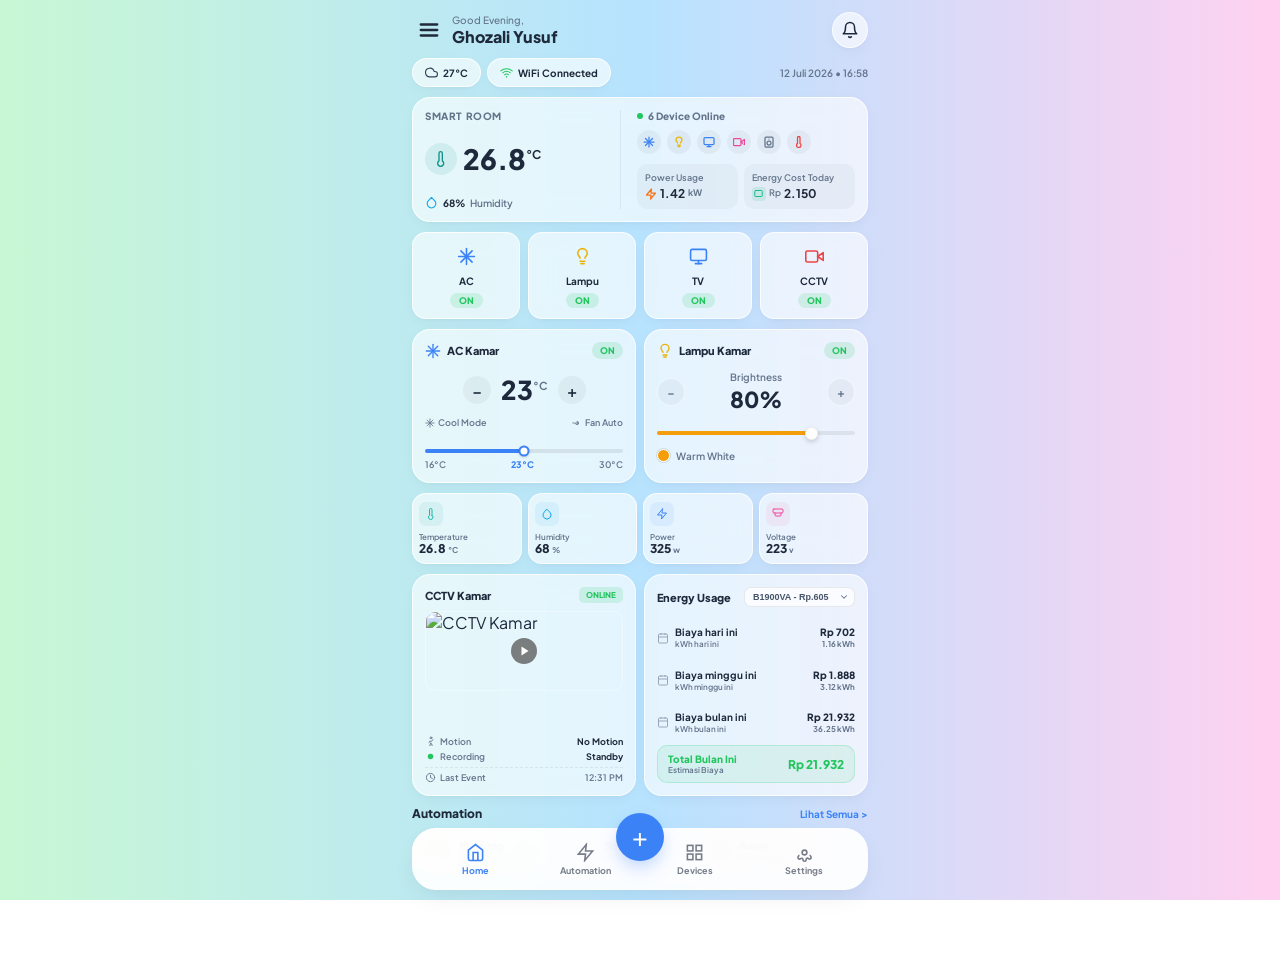
==== commit d04cef57: "Update index.html" ====
--- a/index.html
+++ b/index.html
@@ -87,7 +87,7 @@
             <span>Power Usage</span>
             <div class="energy-mini-val">
               <svg class="mini-bolt" viewBox="0 0 24 24" fill="none" stroke="#f97316" stroke-width="2.5" stroke-linecap="round" stroke-linejoin="round"><polygon points="13 2 3 14 12 14 11 22 21 10 12 10 13 2"></polygon></svg>
-              <strong id="txtMiniPower">1.42</strong>
+              <strong id="txtMiniPower">1.42</strong><span class="unit">kW</span>
             </div>
           </div>
           <div class="energy-mini">
@@ -403,4 +403,4 @@
 
   <script type="module" src="app.js"></script>
 </body>
-</html>
+</html>
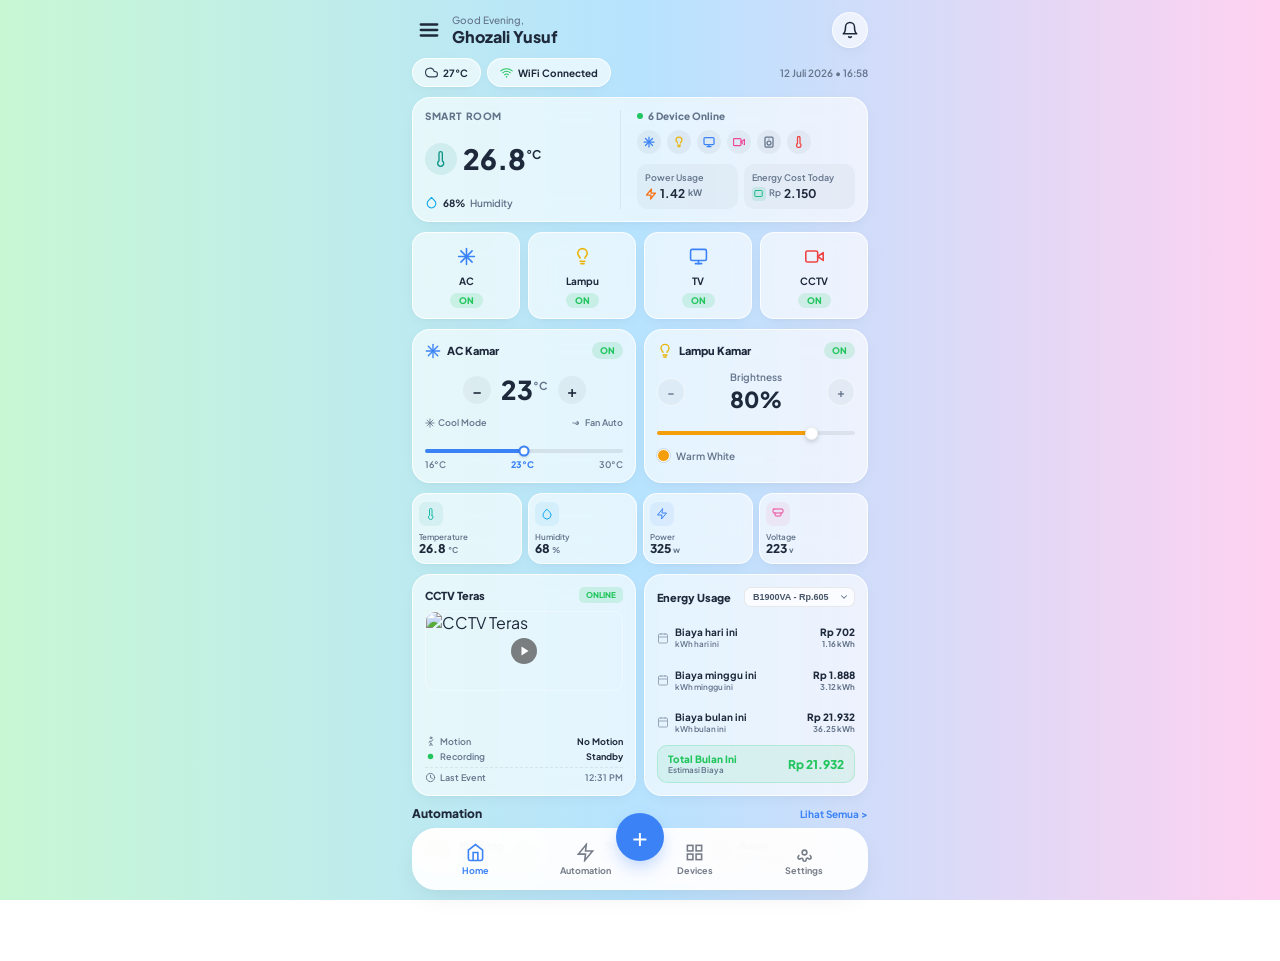
==== commit d55615fc: "Update index.html" ====
--- a/index.html
+++ b/index.html
@@ -237,11 +237,11 @@
       <!-- CCTV CARD -->
       <div class="cctv-card-v2">
         <div class="cctv-card-top">
-          <span class="cctv-title">CCTV Kamar</span>
+          <span class="cctv-title">CCTV Teras</span>
           <span class="cctv-status-badge" id="lblCCTVStatus">ONLINE</span>
         </div>
         <div class="cctv-stream-container" id="boxCCTVStream">
-          <img src="https://images.unsplash.com/photo-1586023492125-27b2c045efd7?auto=format&fit=crop&w=400&q=80" alt="CCTV Kamar" class="cctv-video-mock">
+          <img src="https://images.unsplash.com/photo-1586023492125-27b2c045efd7?auto=format&fit=crop&w=400&q=80" alt="CCTV Teras" class="cctv-video-mock">
           <button class="cctv-play-btn" aria-label="Putar stream">
             <svg viewBox="0 0 24 24" fill="currentColor"><polygon points="5 3 19 12 5 21 5 3"></polygon></svg>
           </button>
--- a/style.css
+++ b/style.css
@@ -443,4 +443,4 @@
   .climate-grid { gap: 5px; }
   .climate-item { padding: var(--space-2) 6px; }
   .cl-label { font-size: 7px; }
-}
+}
